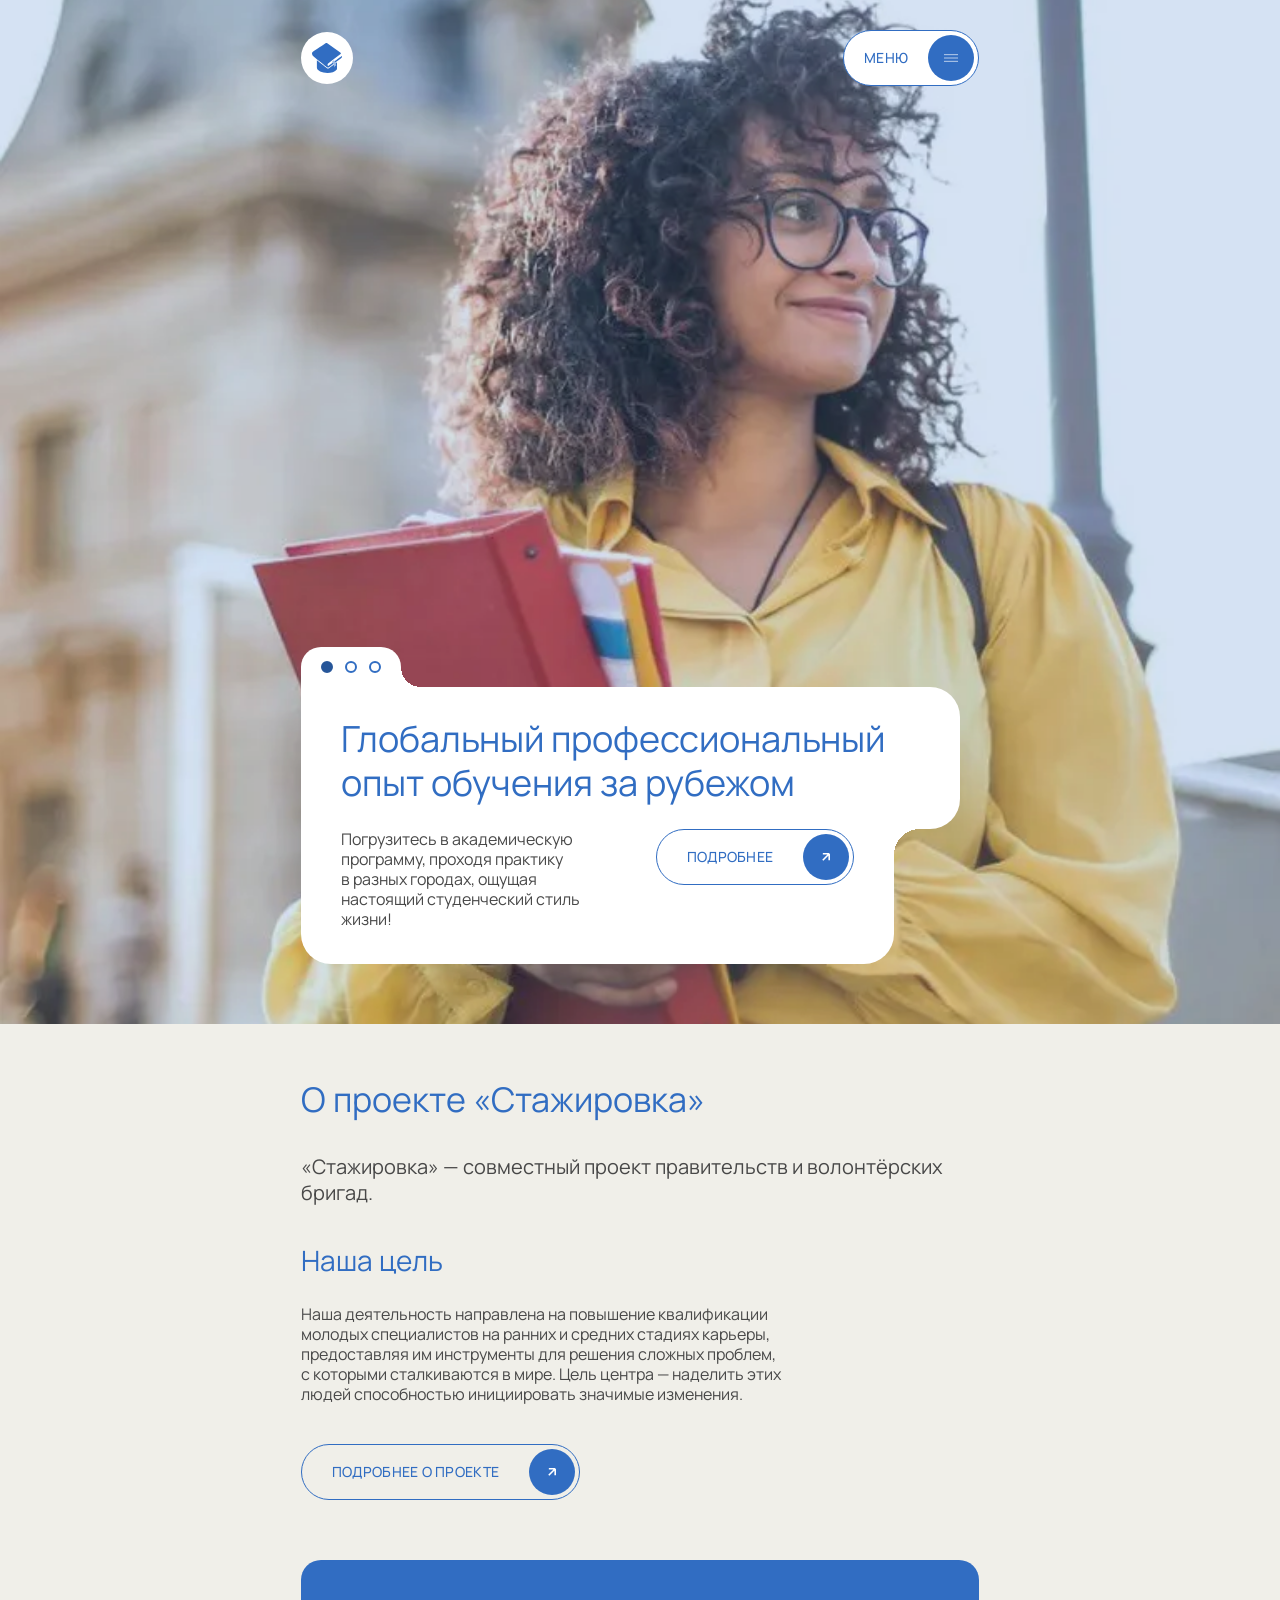
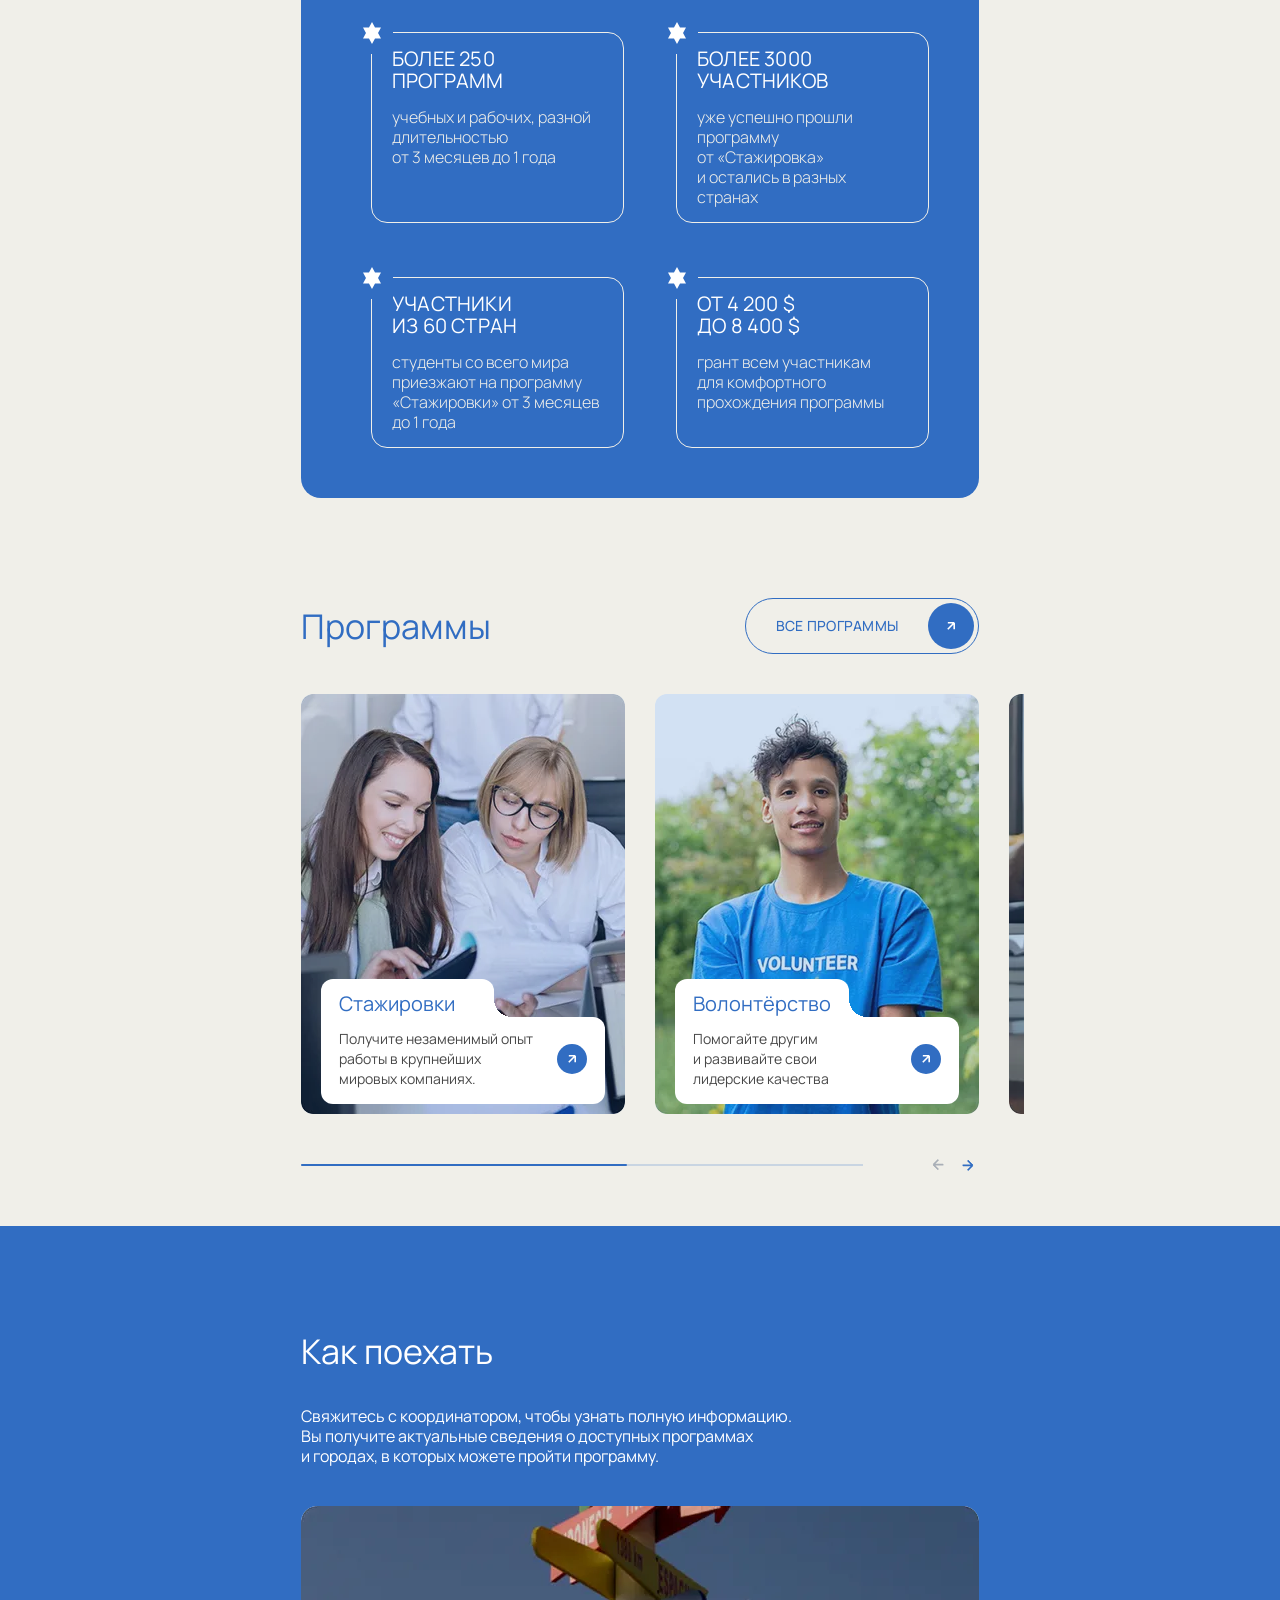
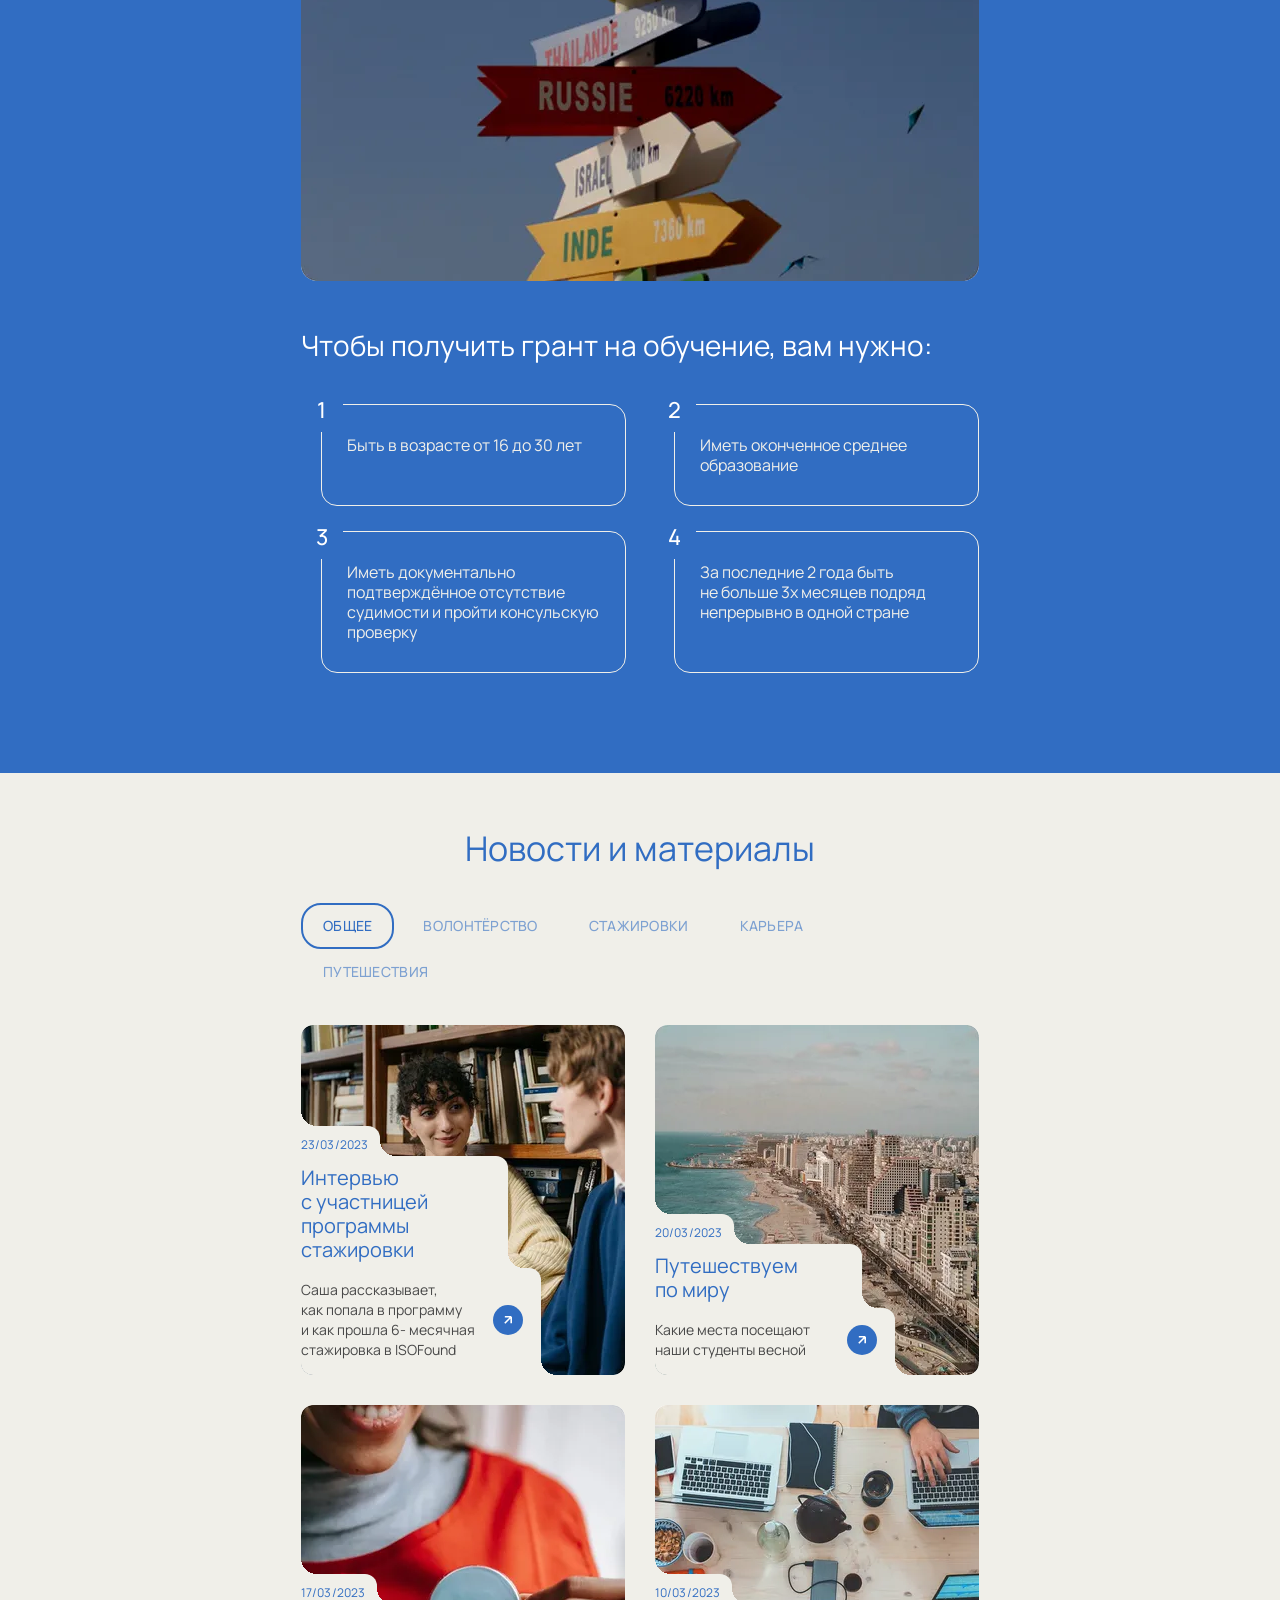
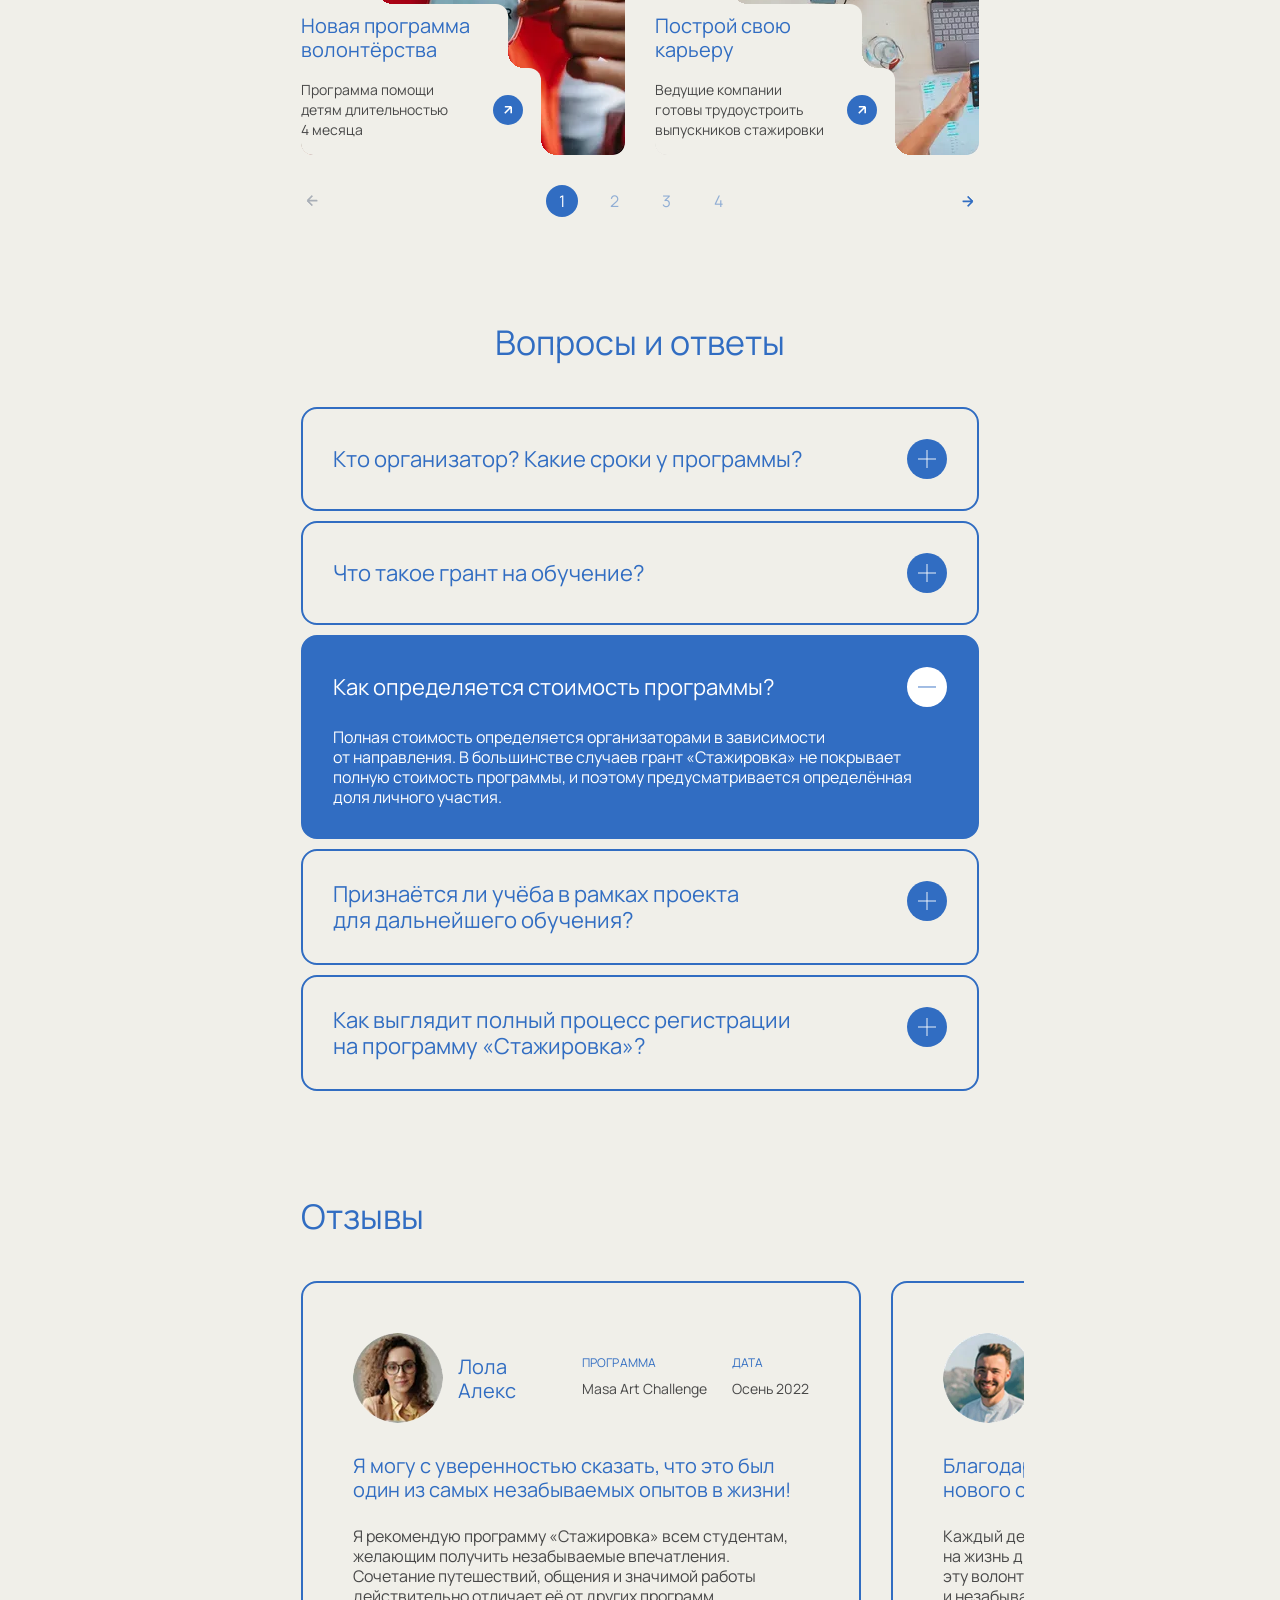
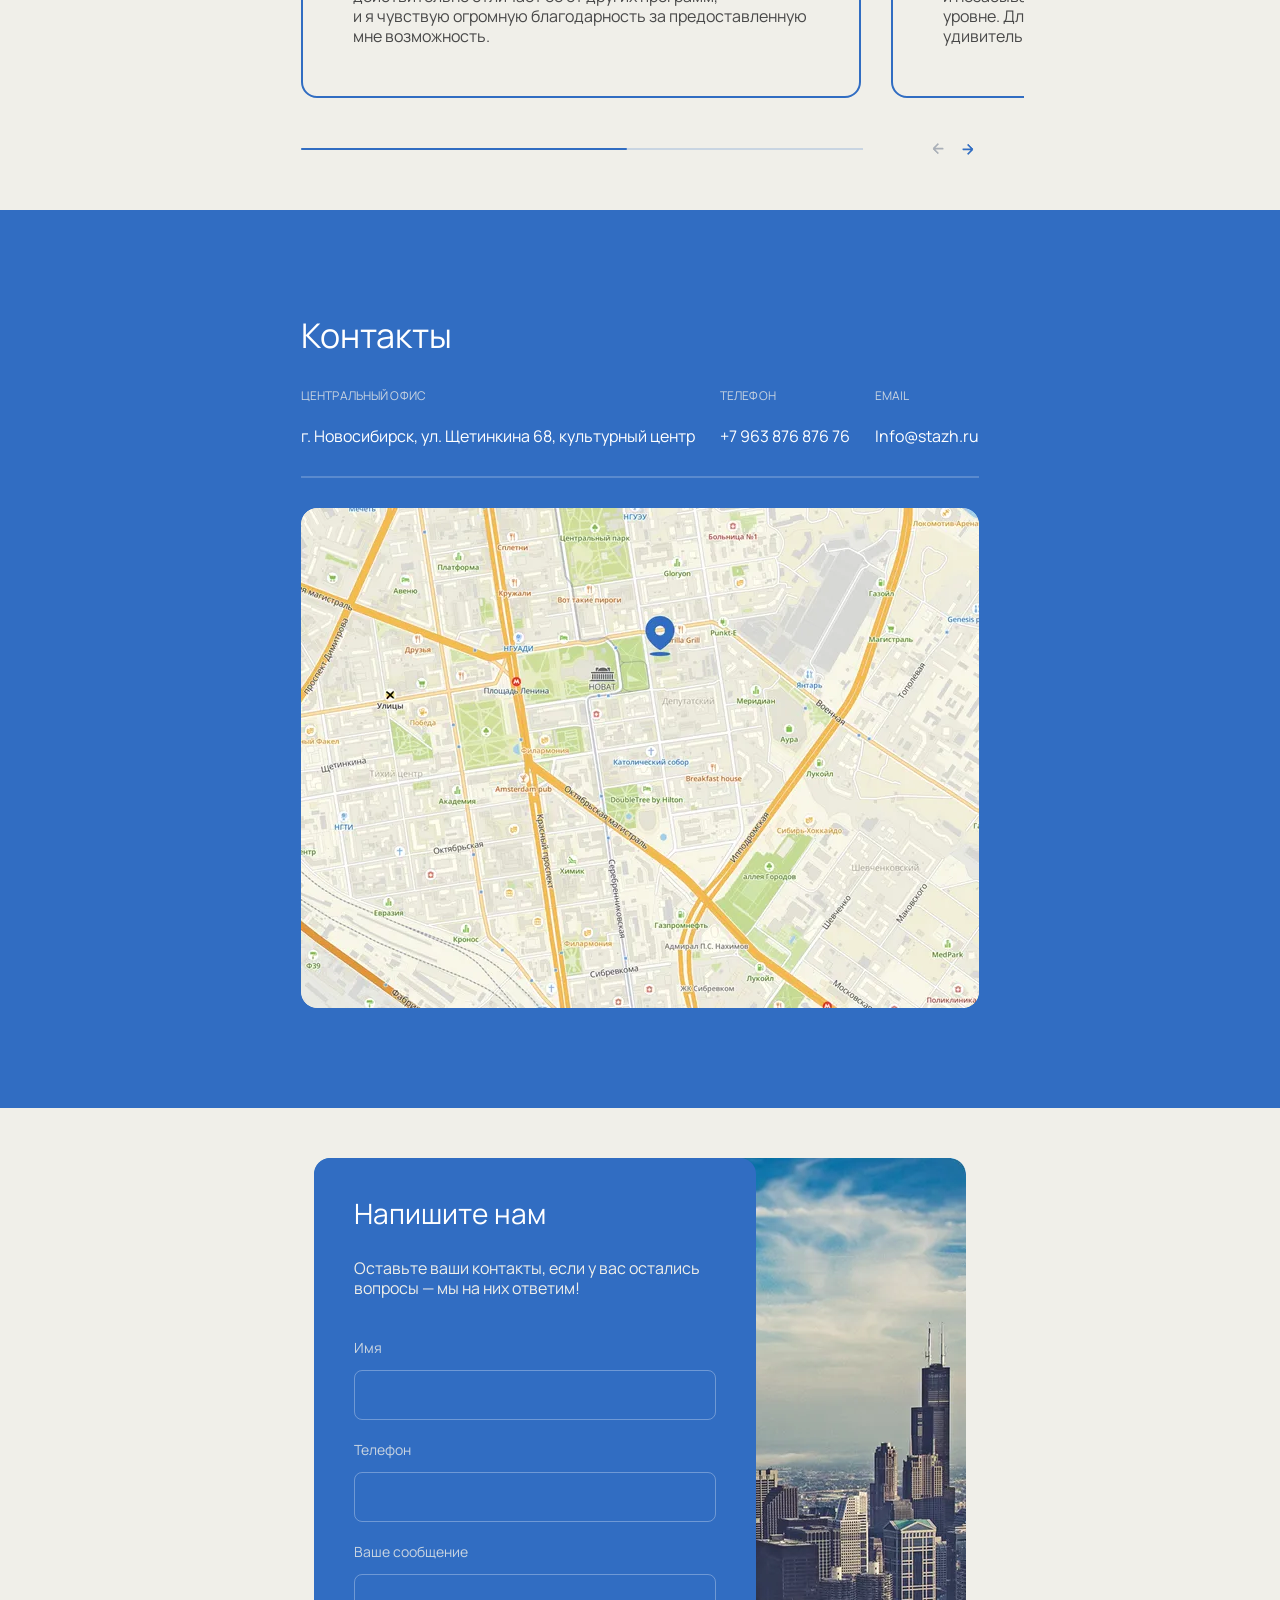
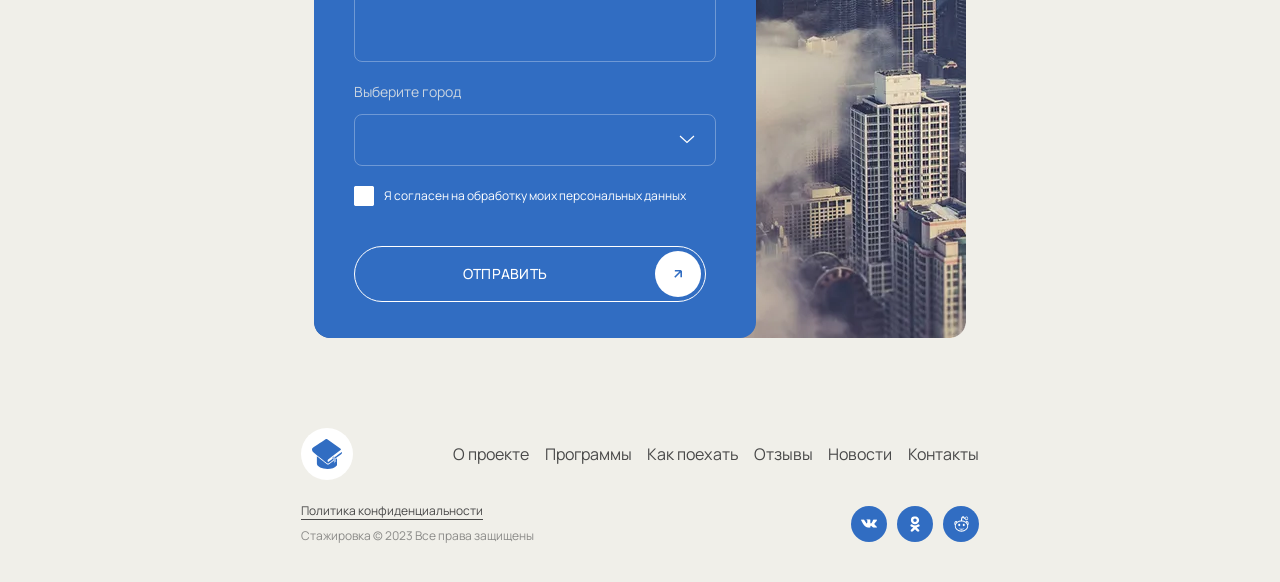
==== index.html @ a47b126d "Updates" ====
<!DOCTYPE html>
<html class="page" lang="ru" data-validate="html">

<head>
  <meta charset="UTF-8">
  <meta name="viewport" content="width=device-width, initial-scale=1.0">
  <title>Internship</title>
  <meta name="description" content="Проект Internship">
  <link rel="icon" href="./assets/favicon-itHSm-iT.ico">
  <link rel="icon" href="favicons/icon.svg" type="image/svg+xml">
  <link rel="apple-touch-icon" href="./assets/apple-Czm0Hsot.png">
  <link rel="manifest" href="./assets/manifest-CTwzs8Jk.webmanifest">
  <link rel="preload" as="font" href="./assets/Manrope-Regular-DaYIuqGh.woff2" type="font/woff2" crossorigin="anonymous">
  <link rel="preload" as="font" href="./assets/Manrope-Medium-BZpb26LS.woff2" type="font/woff2" crossorigin="anonymous">
  <link rel="preload" as="font" href="./assets/Manrope-Light-Cycztbq3.woff2" type="font/woff2" crossorigin="anonymous">
  <script type="module" crossorigin src="./assets/index-Bntv9im6.js"></script>
  <link rel="stylesheet" crossorigin href="./assets/index-OxZCeGKu.css">
</head>

<body class="page__body">
  <div class="hero" data-test="hero">
    <h1 class="visually-hidden">Программа стажировки Internship</h1>
    <header class="hero__header page-header container">
      <div class="page-header__logo">
        <img src="data:image/svg+xml,%3csvg%20viewBox='0%200%2052%2052'%20fill='none'%20xmlns='http://www.w3.org/2000/svg'%3e%3crect%20width='52'%20height='52'%20rx='26'%20fill='%23fff'/%3e%3cpath%20d='M11.92%2019.8c-.85.6-1.35%201.9-.41%203.43.94%201.53%2014.38%2011.9%2014.88%2012.2.49.28.98.33%202.24-.68%201.25-1%2011.74-8.88%2012-9.12.44-.38.54-1.3%200-1.73%200%200-12.7%209.5-13.11%209.89-.42.38-1.06-.24-.94-1.06.12-.81.2-.9%201.82-2.16a2565.5%202565.5%200%200%201%2011.18-8.48c.47-.35.48-.96-.3-1.5l-13.01-9.27c-.4-.3-.93-.55-1.73.02-.81.58-11.06%207.35-12.62%208.46Z'%20fill='%23316DC2'/%3e%3cpath%20d='M26.39%2036.43c-.33-.19-6.23-4.71-10.51-8.24v7.35c0%205.37%2015.12%208.24%2020.13%201.64v-7.03a766.27%20766.27%200%200%200-7.38%205.61c-1.26%201-1.75.96-2.24.67Z'%20fill='%23316DC2'/%3e%3cpath%20d='M32.78%2028.37s2.25%201.13%202.41%205.68l-1.09-.3-.87%201.85c-.37-4.98-2.37-5.7-2.37-5.7l1.92-1.53Z'%20fill='%2398B8E6'/%3e%3c/svg%3e" width="52" height="52" alt="Логотип проекта стажировок Internship">
      </div>
      <nav class="page-header__navigation navigation">
        <button class="navigation__toggle" type="button" aria-expanded="false">Меню</button>
        <ul class="navigation__list site-list">
          <li class="site-list__item">
            <a class="site-list__link" href="#about">О проекте</a>
          </li>
          <li class="site-list__item">
            <a class="site-list__link site-list__link--dropdown" href="#" aria-expanded="false" aria-controls="programs-submenu">Программы</a>
            <ul class="site-list__submenu" id="programs-submenu">
              <li class="site-list__item">
                <a class="site-list__link site-list__link-submenu" href="#">Стажировки</a>
              </li>
              <li class="site-list__item">
                <a class="site-list__link site-list__link-submenu" href="#">Волонтёрство</a>
              </li>
              <li class="site-list__item">
                <a class="site-list__link site-list__link-submenu" href="#">Учёба</a>
              </li>
              <li class="site-list__item">
                <a class="site-list__link site-list__link-submenu" href="#">Религия</a>
              </li>
            </ul>
          </li>
          <li class="site-list__item">
            <a class="site-list__link" href="#grant">как поехать</a>
          </li>
          <li class="site-list__item">
            <a class="site-list__link" href="#reviews">Отзывы</a>
          </li>
          <li class="site-list__item">
            <a class="site-list__link site-list__link--dropdown" href="#" aria-expanded="false" aria-controls="news-submenu">новости</a>
            <ul class="site-list__submenu" id="news-submenu">
              <li class="site-list__item">
                <a class="site-list__link site-list__link-submenu" href="#">общее</a>
              </li>
              <li class="site-list__item">
                <a class="site-list__link site-list__link-submenu" href="#">Волонтёрство</a>
              </li>
              <li class="site-list__item">
                <a class="site-list__link site-list__link-submenu" href="#">Стажировки</a>
              </li>
              <li class="site-list__item">
                <a class="site-list__link site-list__link-submenu" href="#">Карьера</a>
              </li>
              <li class="site-list__item">
                <a class="site-list__link site-list__link-submenu" href="#">путешествия</a>
              </li>
            </ul>
          </li>
          <li class="site-list__item">
            <a class="site-list__link" href="#contacts">Контакты</a>
          </li>
        </ul>
      </nav>
    </header>
    <section class="hero__content">
      <h2 class="visually-hidden">Популярные программы стажировок</h2>
      <div class="hero__slider swiper">
        <ul class="hero__list swiper-wrapper">
          <li class="hero__item swiper-slide">
            <div class="hero__slide-illustration">
              <picture>
                <source media="(min-width: 1440px)" width="1440" height="800" type="image/webp" srcset="./assets/hero-image-slide-1-desktop@1x-CJmYaANV.webp 1x, ./assets/hero-image-slide-1-desktop@2x-8z_uv90i.webp 2x">
                <source media="(min-width: 768px)" width="768" height="1024" type="image/webp" srcset="./assets/hero-image-slide-1-tablet@1x-BovRBG7C.webp 1x, ./assets/hero-image-slide-1-tablet@2x-DVrIoIrV.webp 2x">
                <source width="320" height="568" type="image/webp" srcset="./assets/hero-image-slide-1-mobile@1x-CfDFgA1F.webp 1x, ./assets/hero-image-slide-1-mobile@2x-CqKwuJ6u.webp 2x">
                <source media="(min-width: 1440px)" width="1440" height="800" type="image/jpeg" srcset="./assets/hero-image-slide-1-desktop@1x-DSTYl1wq.jpg 1x, ./assets/hero-image-slide-1-desktop@2x-Dt03VAsk.jpg 2x">
                <source media="(min-width: 768px)" width="768" height="1024" type="image/jpeg" srcset="./assets/hero-image-slide-1-tablet@1x-BMoPmlK0.jpg 1x, ./assets/hero-image-slide-1-tablet@2x-Bw-xncj0.jpg 2x">
                <img src="./assets/hero-image-slide-1-mobile@1x-BQW8dywN.jpg" srcset="./assets/hero-image-slide-1-mobile@2x-CrTMpwb8.jpg 2x" width="320" height="568" alt="Участница стажировки в желтой блузке" loading="lazy">
              </picture>
            </div>
            <div class="hero__slide-information container">
              <div class="hero__pagination swiper-pagination hero__decoration-angle hero__decoration-angle--bottom"></div>
              <div class="hero__slide-content">
                <h3 class="hero__slide-title">Глобальный
                  профессиональный
                  опыт обучения
                  за рубежом</h3>
                <div class="hero__text-content hero__decoration-angle hero__decoration-angle--top">
                  <p>Погрузитесь в академическую
                    программу, проходя практику
                    в разных городах, ощущая
                    настоящий студенческий стиль жизни!</p>
                </div>
                <div class="hero__button-wrapper hero__decoration-angle hero__decoration-angle--top">
                  <a class="hero__button button button--primary" href="#">подробнее</a>
                </div>
              </div>

            </div>
          </li>
          <li class="hero__item swiper-slide">
            <div class="hero__slide-illustration">
              <picture>
                <source media="(min-width: 1440px)" width="1440" height="800" type="image/webp" srcset="./assets/hero-image-slide-2-desktop@1x-BDSvlDPY.webp 1x, ./assets/hero-image-slide-2-desktop@2x-DEVN8XNT.webp 2x">
                <source media="(min-width: 768px)" width="768" height="1024" type="image/webp" srcset="./assets/hero-image-slide-2-tablet@1x-D8be9hKp.webp 1x, ./assets/hero-image-slide-2-tablet@2x-Df0Wv3hm.webp 2x">
                <source width="320" height="568" type="image/webp" srcset="./assets/hero-image-slide-2-mobile@1x-CUfAbgi3.webp 1x, ./assets/hero-image-slide-2-mobile@2x-D_CYdlj8.webp 2x">
                <source media="(min-width: 1440px)" width="1440" height="800" type="image/jpeg" srcset="./assets/hero-image-slide-2-desktop@1x-DgP9WmzQ.jpg 1x, ./assets/hero-image-slide-2-desktop@2x-BDj1j7CH.jpg 2x">
                <source media="(min-width: 768px)" width="768" height="1024" type="image/jpeg" srcset="./assets/hero-image-slide-2-tablet@1x-DKW-Xj44.jpg 1x, ./assets/hero-image-slide-2-tablet@2x-Culyu3F4.jpg 2x">
                <img src="./assets/hero-image-slide-2-mobile@1x-DN6gM-lQ.jpg" srcset="./assets/hero-image-slide-2-mobile@2x-CE3NIu9X.jpg 2x" width="320" height="568" alt="Участница стажировки в желтой блузке" loading="lazy">
              </picture>
            </div>
            <div class="hero__slide-information container">
              <div class="hero__slide-content">
                <h3 class="hero__slide-title">Волонтёрские программы — внесите свой вклад в общество</h3>
                <div class="hero__text-content hero__decoration-angle hero__decoration-angle--top">
                  <p>Возможности для преподавания, органического сельского хозяйства, устойчивого образа жизни и другое.</p>
                </div>
                <div class="hero__button-wrapper hero__decoration-angle hero__decoration-angle--top">
                  <a class="hero__button button button--primary" href="#">подробнее</a>
                </div>

              </div>
            </div>
          </li>
          <li class="hero__item swiper-slide">
            <div class="hero__slide-illustration">
              <picture>
                <source media="(min-width: 1440px)" width="1440" height="800" type="image/webp" srcset="./assets/hero-image-slide-3-desktop@1x-BWpiDwby.webp 1x, ./assets/hero-image-slide-3-desktop@2x-DwmxHu3p.webp 2x">
                <source media="(min-width: 768px)" width="768" height="1024" type="image/webp" srcset="./assets/hero-image-slide-3-tablet@1x-Btfjp6yB.webp 1x, ./assets/hero-image-slide-3-tablet@2x-BXQz_nfA.webp 2x">
                <source width="320" height="568" type="image/webp" srcset="./assets/hero-image-slide-3-mobile@1x-BrVVkEW5.webp 1x, ./assets/hero-image-slide-3-mobile@2x-DXEHFi4u.webp 2x">
                <source media="(min-width: 1440px)" width="1440" height="800" type="image/jpeg" srcset="./assets/hero-image-slide-3-desktop@1x-V27Pn4P2.jpg 1x, ./assets/hero-image-slide-3-desktop@2x-Cl26JSnQ.jpg 2x">
                <source media="(min-width: 768px)" width="768" height="1024" type="image/jpeg" srcset="./assets/hero-image-slide-3-tablet@1x-Dm6zCZ9k.jpg 1x, ./assets/hero-image-slide-3-tablet@2x-QpOV1YR9.jpg 2x">
                <img src="./assets/hero-image-slide-3-mobile@1x-CDb9b3-I.jpg" srcset="./assets/hero-image-slide-3-mobile@2x-CY4Mz1Lu.jpg 2x" width="320" height="568" alt="Участница стажировки в желтой блузке" loading="lazy">
              </picture>
            </div>
            <div class="hero__slide-information container">
              <div class="hero__slide-content">
                <h3 class="hero__slide-title">Программы стажировок
                  в крупнейших компаниях мира</h3>
                <div class="hero__text-content hero__decoration-angle hero__decoration-angle--top">
                  <p>Получите незаменимый опыт работы в ведущих мировых компаниях и государственных организациях.</p>
                </div>
                <div class="hero__button-wrapper hero__decoration-angle hero__decoration-angle--top">
                  <a class="hero__button button button--primary" href="#">подробнее</a>
                </div>
              </div>

            </div>
          </li>
        </ul>
      </div>

    </section>
  </div>
  <main class="page__body-main">
    <section class="about container" data-test="about" id="about">
      <div class="about__description-wrapper">
        <h2 class="about__title title">О проекте «Стажировка»</h2>
        <p>«Стажировка» — совместный проект
          правительств и волонтёрских бригад.</p>
      </div>

      <div class="about__text-wrapper">
        <h3>Наша цель</h3>
        <p>Наша деятельность направлена
          на повышение квалификации молодых
          специалистов на ранних и средних
          стадиях карьеры, предоставляя
          им инструменты для решения сложных
          проблем, с которыми сталкиваются в мире.
          Цель центра — наделить этих людей
          способностью инициировать значимые
          изменения.</p>
        <button class="about__button button button--primary" type="button">подробнее о проекте</button>
      </div>
      <ul class="about__stats-list">
        <li>
          <h4>Более 250 программ</h4>
          <p>учебных и рабочих, разной
            длительностью от 3 месяцев
            до 1 года</p>
        </li>
        <li>
          <h4>Более 3000 участников</h4>
          <p>уже успешно прошли программу от «Стажировка» и остались в разных странах</p>
        </li>
        <li>
          <h4>участники из 60 стран</h4>
          <p>студенты со всего мира приезжают на программу
            «Стажировки» от 3 месяцев до 1 года</p>
        </li>
        <li>
          <h4>от 4 200 $<br>до 8 400 $</h4>
          <p>грант всем участникам
            для комфортного прохождения
            программы</p>
        </li>
      </ul>
    </section>
    <section class="programs" data-test="programs" id="programs">
      <div class="programs__wrapper container">
        <h2 class="programs__title title">Программы</h2>
        <a class="programs__button button button--primary" href="#">все программы</a>
        <div class="programs__slider swiper">
          <ul class="programs__list swiper-wrapper">
            <li class="programs__item program-card swiper-slide">
              <div class="program-card__illustration">
                <picture>
                  <source media="(min-width: 1440px)" width="392" height="420" type="image/webp" srcset="./assets/programs-image-internship-desktop@1x-Dbqde5YX.webp 1x, ./assets/programs-image-internship-desktop@2x-BNiw8TT_.webp 2x">
                  <source media="(min-width: 768px)" width="324" height="420" type="image/webp" srcset="./assets/programs-image-internship-tablet@1x-Czgn_FCj.webp 1x, ./assets/programs-image-internship-tablet@2x-B92V0aVH.webp 2x">
                  <source width="290" height="400" type="image/webp" srcset="./assets/programs-image-internship-mobile@1x-CiyQbmhg.webp 1x, ./assets/programs-image-internship-mobile@2x-CvO6RL4b.webp 2x">
                  <source media="(min-width: 1440px)" width="392" height="420" type="image/jpeg" srcset="./assets/programs-image-internship-desktop@1x-BMLwbeBp.jpg 1x, ./assets/programs-image-internship-desktop@2x-Czijaprb.jpg 2x">
                  <source media="(min-width: 768px)" width="324" height="420" type="image/jpeg" srcset="./assets/programs-image-internship-tablet@1x-CGkOzi1N.jpg 1x, ./assets/programs-image-internship-tablet@2x-Ju8ESp36.jpg 2x">
                  <img src="./assets/programs-image-internship-mobile@1x-XR4IaZt9.jpg" srcset="./assets/programs-image-internship-mobile@2x-DFGxGu0b.jpg 2x" width="290" height="400" alt="Фото двух людей на стажировке" loading="lazy">
                </picture>
              </div>
              <div class="program-card__information">
                <h3 class="program-card__title">Стажировки</h3>
                <div class="program-card__information-wrapper">
                  <div class="program-card__text-content">
                    <p>Получите незаменимый опыт
                      работы в крупнейших мировых
                      компаниях.</p>
                  </div>
                  <a class="program-card__button" href="#">
                    <span class="visually-hidden">Перейти на страницу программы</span>
                  </a>
                </div>

              </div>
            </li>
            <li class="programs__item program-card swiper-slide">
              <div class="program-card__illustration">
                <picture>
                  <source media="(min-width: 1440px)" width="392" height="420" type="image/webp" srcset="./assets/programs-image-volunteering-desktop@1x-5la02ru1.webp 1x, ./assets/programs-image-volunteering-desktop@2x-Cb_5VSzk.webp 2x">
                  <source media="(min-width: 768px)" width="324" height="420" type="image/webp" srcset="./assets/programs-image-volunteering-tablet@1x-C13TWjJg.webp 1x, ./assets/programs-image-volunteering-tablet@2x-C0v_pWfo.webp 2x">
                  <source width="290" height="400" type="image/webp" srcset="./assets/programs-image-volunteering-mobile@1x-Cu4NlvkC.webp 1x, ./assets/programs-image-volunteering-mobile@2x-RI7UGQYi.webp 2x">
                  <source media="(min-width: 1440px)" width="392" height="420" type="image/jpeg" srcset="./assets/programs-image-volunteering-desktop@1x-Bo6IoxFW.jpg 1x, ./assets/programs-image-volunteering-desktop@2x-BhimwWNH.jpg 2x">
                  <source media="(min-width: 768px)" width="324" height="420" type="image/jpeg" srcset="./assets/programs-image-volunteering-tablet@1x-Dm1UyYxZ.jpg 1x, ./assets/programs-image-volunteering-tablet@2x-DijC4v_D.jpg 2x">
                  <img src="./assets/programs-image-volunteering-mobile@1x-DTgcdkG9.jpg" srcset="./assets/programs-image-volunteering-mobile@2x-CjKR73U3.jpg 2x" width="290" height="400" alt="Фото волонтера в одноименной футболке" loading="lazy">
                </picture>
              </div>
              <div class="program-card__information">
                <h3 class="program-card__title">Волонтёрство</h3>
                <div class="program-card__information-wrapper">
                  <div class="program-card__text-content">
                    <p>Помогайте другим
                      и развивайте свои
                      лидерские&nbsp;качества</p>
                  </div>
                  <a class="program-card__button" href="#">
                    <span class="visually-hidden">Перейти на страницу программы</span>
                  </a>
                </div>
              </div>
            </li>
            <li class="programs__item program-card swiper-slide">
              <div class="program-card__illustration">
                <picture>
                  <source media="(min-width: 1440px)" width="392" height="420" type="image/webp" srcset="./assets/programs-image-studies-desktop@1x-DSRzW6Z8.webp 1x, ./assets/programs-image-studies-desktop@2x-C82_zfR6.webp 2x">
                  <source media="(min-width: 768px)" width="324" height="420" type="image/webp" srcset="./assets/programs-image-studies-tablet@1x-YmXCfQNl.webp 1x, ./assets/programs-image-studies-tablet@2x-BkSXhBFf.webp 2x">
                  <source width="290" height="400" type="image/webp" srcset="./assets/programs-image-studies-mobile@1x-D2_n9M06.webp 1x, ./assets/programs-image-studies-mobile@2x-BFo4-n-g.webp 2x">
                  <source media="(min-width: 1440px)" width="392" height="420" type="image/jpeg" srcset="./assets/programs-image-studies-desktop@1x-DvPJfD8h.jpg 1x, ./assets/programs-image-studies-desktop@2x-D0BJGhe7.jpg 2x">
                  <source media="(min-width: 768px)" width="324" height="420" type="image/jpeg" srcset="./assets/programs-image-studies-tablet@1x-DAwjaACJ.jpg 1x, ./assets/programs-image-studies-tablet@2x-RLmhIZ9N.jpg 2x">
                  <img src="./assets/programs-image-studies-mobile@1x-CdpaBpt2.jpg" srcset="./assets/programs-image-studies-mobile@2x-DaTQnABq.jpg 2x" width="290" height="400" alt="Человек занятый поиском информации в библиотеке" loading="lazy">
                </picture>
              </div>
              <div class="program-card__information">
                <h3 class="program-card__title">Учёба</h3>
                <div class="program-card__information-wrapper">
                  <div class="program-card__text-content">
                    <p>Получите образование и измените
                      своё будущее.</p>
                  </div>
                  <a class="program-card__button" href="#">
                    <span class="visually-hidden">Перейти на страницу программы</span>
                  </a>
                </div>
              </div>
            </li>

            <li class="programs__item program-card swiper-slide">
              <div class="program-card__illustration">
                <picture>
                  <source media="(min-width: 1440px)" width="392" height="420" type="image/webp" srcset="./assets/programs-image-internship-desktop@1x-Dbqde5YX.webp 1x, ./assets/programs-image-internship-desktop@2x-BNiw8TT_.webp 2x">
                  <source media="(min-width: 768px)" width="324" height="420" type="image/webp" srcset="./assets/programs-image-internship-tablet@1x-Czgn_FCj.webp 1x, ./assets/programs-image-internship-tablet@2x-B92V0aVH.webp 2x">
                  <source width="290" height="400" type="image/webp" srcset="./assets/programs-image-internship-mobile@1x-CiyQbmhg.webp 1x, ./assets/programs-image-internship-mobile@2x-CvO6RL4b.webp 2x">
                  <source media="(min-width: 1440px)" width="392" height="420" type="image/jpeg" srcset="./assets/programs-image-internship-desktop@1x-BMLwbeBp.jpg 1x, ./assets/programs-image-internship-desktop@2x-Czijaprb.jpg 2x">
                  <source media="(min-width: 768px)" width="324" height="420" type="image/jpeg" srcset="./assets/programs-image-internship-tablet@1x-CGkOzi1N.jpg 1x, ./assets/programs-image-internship-tablet@2x-Ju8ESp36.jpg 2x">
                  <img src="./assets/programs-image-internship-mobile@1x-XR4IaZt9.jpg" srcset="./assets/programs-image-internship-mobile@2x-DFGxGu0b.jpg 2x" width="290" height="400" alt="Фото двух людей на стажировке" loading="lazy">
                </picture>
              </div>
              <div class="program-card__information">
                <h3 class="program-card__title">Стажировки</h3>
                <div class="program-card__information-wrapper">
                  <div class="program-card__text-content">
                    <p>Получите незаменимый опыт
                      работы в крупнейших мировых
                      компаниях.</p>
                  </div>
                  <a class="program-card__button" href="#">
                    <span class="visually-hidden">Перейти на страницу программы</span>
                  </a>
                </div>

              </div>
            </li>
            <li class="programs__item program-card swiper-slide">
              <div class="program-card__illustration">
                <picture>
                  <source media="(min-width: 1440px)" width="392" height="420" type="image/webp" srcset="./assets/programs-image-volunteering-desktop@1x-5la02ru1.webp 1x, ./assets/programs-image-volunteering-desktop@2x-Cb_5VSzk.webp 2x">
                  <source media="(min-width: 768px)" width="324" height="420" type="image/webp" srcset="./assets/programs-image-volunteering-tablet@1x-C13TWjJg.webp 1x, ./assets/programs-image-volunteering-tablet@2x-C0v_pWfo.webp 2x">
                  <source width="290" height="400" type="image/webp" srcset="./assets/programs-image-volunteering-mobile@1x-Cu4NlvkC.webp 1x, ./assets/programs-image-volunteering-mobile@2x-RI7UGQYi.webp 2x">
                  <source media="(min-width: 1440px)" width="392" height="420" type="image/jpeg" srcset="./assets/programs-image-volunteering-desktop@1x-Bo6IoxFW.jpg 1x, ./assets/programs-image-volunteering-desktop@2x-BhimwWNH.jpg 2x">
                  <source media="(min-width: 768px)" width="324" height="420" type="image/jpeg" srcset="./assets/programs-image-volunteering-tablet@1x-Dm1UyYxZ.jpg 1x, ./assets/programs-image-volunteering-tablet@2x-DijC4v_D.jpg 2x">
                  <img src="./assets/programs-image-volunteering-mobile@1x-DTgcdkG9.jpg" srcset="./assets/programs-image-volunteering-mobile@2x-CjKR73U3.jpg 2x" width="290" height="400" alt="Фото волонтера в одноименной футболке" loading="lazy">
                </picture>
              </div>
              <div class="program-card__information">
                <h3 class="program-card__title">Волонтёрство</h3>
                <div class="program-card__information-wrapper">
                  <div class="program-card__text-content">
                    <p>Помогайте другим
                      и развивайте свои
                      лидерские&nbsp;качества</p>
                  </div>
                  <a class="program-card__button" href="#">
                    <span class="visually-hidden">Перейти на страницу программы</span>
                  </a>
                </div>
              </div>
            </li>
            <li class="programs__item program-card swiper-slide">
              <div class="program-card__illustration">
                <picture>
                  <source media="(min-width: 1440px)" width="392" height="420" type="image/webp" srcset="./assets/programs-image-studies-desktop@1x-DSRzW6Z8.webp 1x, ./assets/programs-image-studies-desktop@2x-C82_zfR6.webp 2x">
                  <source media="(min-width: 768px)" width="324" height="420" type="image/webp" srcset="./assets/programs-image-studies-tablet@1x-YmXCfQNl.webp 1x, ./assets/programs-image-studies-tablet@2x-BkSXhBFf.webp 2x">
                  <source width="290" height="400" type="image/webp" srcset="./assets/programs-image-studies-mobile@1x-D2_n9M06.webp 1x, ./assets/programs-image-studies-mobile@2x-BFo4-n-g.webp 2x">
                  <source media="(min-width: 1440px)" width="392" height="420" type="image/jpeg" srcset="./assets/programs-image-studies-desktop@1x-DvPJfD8h.jpg 1x, ./assets/programs-image-studies-desktop@2x-D0BJGhe7.jpg 2x">
                  <source media="(min-width: 768px)" width="324" height="420" type="image/jpeg" srcset="./assets/programs-image-studies-tablet@1x-DAwjaACJ.jpg 1x, ./assets/programs-image-studies-tablet@2x-RLmhIZ9N.jpg 2x">
                  <img src="./assets/programs-image-studies-mobile@1x-CdpaBpt2.jpg" srcset="./assets/programs-image-studies-mobile@2x-DaTQnABq.jpg 2x" width="290" height="400" alt="Фото двух людей на стажировке" loading="lazy">
                </picture>
              </div>
              <div class="program-card__information">
                <h3 class="program-card__title">Учёба</h3>
                <div class="program-card__information-wrapper">
                  <div class="program-card__text-content">
                    <p>Получите образование и измените
                      своё будущее.</p>
                  </div>
                  <a class="program-card__button" href="#">
                    <span class="visually-hidden">Перейти на страницу программы</span>
                  </a>
                </div>
              </div>
            </li>
          </ul>
        </div>
        <div class="programs__slider-buttons">
          <button class="programs__slider-button programs__slider-button--prev slider-button" type="button" aria-label="Показать предыдущий слайд"></button>
          <button class="programs__slider-button programs__slider-button--next slider-button slider-button--next" type="button" aria-label="Показать следующий слайд"></button>
        </div>
        <div class="programs__slider-scrollbar slider-scrollbar"></div>
      </div>

    </section>
    <section class="grant" data-test="grant" id="grant">
      <div class="grant__wrapper container">
        <h2 class="visually-hidden">Грант на стажировку</h2>
        <div class="grant__information">
          <h3 class="grant__title title">Как поехать</h3>
          <p>Свяжитесь с координатором, чтобы узнать полную информацию.
            Вы получите актуальные сведения о доступных программах
            и городах, в которых можете пройти программу.</p>
          <div class="grant__illustration">
            <picture>
              <source media="(min-width: 1440px)" width="498" height="363" type="image/webp" srcset="./assets/grant-image-desktop@1x-DoTGfzu3.webp 1x, ./assets/grant-image-desktop@2x-BNm26B5y.webp 2x">
              <source media="(min-width: 768px)" width="678" height="375" type="image/webp" srcset="./assets/grant-image-tablet@1x-Dt1ZK7Dv.webp 1x, ./assets/grant-image-tablet@2x-DEekJDKQ.webp 2x">
              <source width="290" height="200" type="image/webp" srcset="./assets/grant-image-mobile@1x-CjqUF-6-.webp 1x, ./assets/grant-image-mobile@2x-B8FW9iEy.webp 2x">
              <source media="(min-width: 1440px)" width="498" height="363" type="image/jpeg" srcset="./assets/grant-image-desktop@1x-DYuo7zny.jpg 1x, ./assets/grant-image-desktop@2x-wAfThx3N.jpg 2x">
              <source media="(min-width: 768px)" width="678" height="375" type="image/jpeg" srcset="./assets/grant-image-tablet@1x-BOV-bifw.jpg 1x, ./assets/grant-image-tablet@2x-fJEnx3ly.jpg 2x">
              <img src="./assets/grant-image-mobile@1x-CczQaH9f.jpg" srcset="./assets/grant-image-mobile@2x-kO2stLsv.jpg 2x" width="290" height="200" alt="Фото указателей направлений к разным странам" loading="lazy">
            </picture>
          </div>
        </div>
        <div class="grant__conditions">
          <h3 class="grant__conditions-title">Чтобы получить грант
            на обучение, вам нужно:</h3>
          <ul class="grant__conditions-list">
            <li class="grant__conditions-item">
              <p class="grant__conditions-text">Быть в возрасте от 16 до 30 лет</p>
            </li>
            <li class="grant__conditions-item">
              <p class="grant__conditions-text">Иметь оконченное среднее
                образование</p>
            </li>
            <li class="grant__conditions-item">
              <p class="grant__conditions-text">Иметь документально
                подтверждённое отсутствие
                судимости и пройти консульскую проверку</p>
            </li>
            <li class="grant__conditions-item">
              <p class="grant__conditions-text">
                За последние 2 года быть
                не больше 3х месяцев подряд
                непрерывно в одной стране
              </p>
            </li>
          </ul>
        </div>
      </div>
    </section>
    <section class="news container" data-test="news" id="news">
      <h2 class="news__title title">Новости и материалы</h2>
      <div class="news__tab-slider swiper">
        <ul class="news__tab-navigation swiper-wrapper">
          <li class="news__tab-item swiper-slide">
            <a class="news__tab-button news__tab-button--active" href="#">общее</a>
          </li>
          <li class="news__tab-item swiper-slide">
            <a class="news__tab-button" href="#">Волонтёрство</a>
          </li>
          <li class="news__tab-item swiper-slide">
            <a class="news__tab-button" href="#">Стажировки</a>
          </li>
          <li class="news__tab-item swiper-slide">
            <a class="news__tab-button" href="#">Карьера</a>
          </li>
          <li class="news__tab-item swiper-slide">
            <a class="news__tab-button" href="#">путешествия</a>
          </li>
        </ul>
      </div>

      <div class="news__slider-container">
        <div class="news__slider swiper">
          <ul class="news__list swiper-wrapper">
            <li class="news__item swiper-slide news-card">
              <div class="news-card__illustration">
                <picture>
                  <source media="(min-width: 1440px)" width="604" height="400" type="image/webp" srcset="./assets/news-image-1-desktop@1x-CmTqllAP.webp 1x, ./assets/news-image-1-desktop@2x-xynXBHGW.webp 2x">
                  <source media="(min-width: 768px)" width="324" height="350" type="image/webp" srcset="./assets/news-image-1-tablet@1x-DJWhYU5s.webp 1x, ./assets/news-image-1-tablet@2x-CJMte2gV.webp 2x">
                  <source width="290" height="330" type="image/webp" srcset="./assets/news-image-1-mobile@1x-Brsy8kCY.webp 1x, ./assets/news-image-1-mobile@2x-Bw1D0bbe.webp 2x">
                  <source media="(min-width: 1440px)" width="604" height="400" type="image/jpeg" srcset="./assets/news-image-1-desktop@1x-B67Ruj99.jpg 1x, ./assets/news-image-1-desktop@2x-B4-JRFV0.jpg 2x">
                  <source media="(min-width: 768px)" width="324" height="350" type="image/jpeg" srcset="./assets/news-image-1-tablet@1x-rDIu7Y97.jpg 1x, ./assets/news-image-1-tablet@2x-BzajL2D-.jpg 2x">
                  <img src="./assets/news-image-1-mobile@1x-BFZBeC4j.jpg" srcset="./assets/news-image-1-mobile@2x-CGFsIjeP.jpg 2x" width="290" height="330" alt="Фото двух людей на фоне книжного шкафа" loading="lazy">
                </picture>
              </div>
              <div class="news-card__information">
                <p class="news-card__date news-card__decoration-angle news-card__decoration-angle--bottom news-card__decoration-angle--top">23/03/2023</p>
                <h3 class="news-card__title news-card__decoration-angle news-card__decoration-angle--bottom">Интервью с участницей программы
                  стажировки</h3>
                <div class="news-card__text-content news-card__decoration-angle news-card__decoration-angle--bottom">
                  <p>Саша рассказывает, как попала в программу и как прошла 6-
                    месячная стажировка в ISOFound</p>
                  <a class="news-card__button" href="#">
                    <span class="visually-hidden">Прочитать подробнее</span>
                  </a>
                </div>
              </div>
            </li>
            <li class="news__item swiper-slide news-card">
              <div class="news-card__illustration">
                <picture>
                  <source media="(min-width: 1440px)" width="286" height="400" type="image/webp" srcset="./assets/news-image-2-desktop@1x-DUyGvoWx.webp 1x, ./assets/news-image-2-desktop@2x-DVnhFyPi.webp 2x">
                  <source media="(min-width: 768px)" width="324" height="350" type="image/webp" srcset="./assets/news-image-2-tablet@1x-Ca-NqZ9G.webp 1x, ./assets/news-image-2-tablet@2x-Dv5AoO6p.webp 2x">
                  <source width="290" height="240" type="image/webp" srcset="./assets/news-image-2-mobile@1x-D0iqdCFY.webp 1x, ./assets/news-image-2-mobile@2x-FE9w8Xdx.webp 2x">
                  <source media="(min-width: 1440px)" width="286" height="400" type="image/jpeg" srcset="./assets/news-image-2-desktop@1x-COka80wj.jpg 1x, ./assets/news-image-2-desktop@2x-BnSEYLdM.jpg 2x">
                  <source media="(min-width: 768px)" width="324" height="350" type="image/jpeg" srcset="./assets/news-image-2-tablet@1x-BsdWj1Zh.jpg 1x, ./assets/news-image-2-tablet@2x-pwrUO7RN.jpg 2x">
                  <img src="./assets/news-image-2-mobile@1x-TU5xfCuF.jpg" srcset="./assets/news-image-2-mobile@2x-Deim7Kfm.jpg 2x" width="290" height="240" alt="Фото города на берегу моря с высоты птичьего полета" loading="lazy">
                </picture>
              </div>
              <div class="news-card__information">
                <p class="news-card__date news-card__decoration-angle news-card__decoration-angle--bottom news-card__decoration-angle--top">20/03/2023</p>
                <h3 class="news-card__title news-card__decoration-angle news-card__decoration-angle--bottom">Путешествуем
                  по миру</h3>
                <div class="news-card__text-content news-card__decoration-angle news-card__decoration-angle--bottom">
                  <p>Какие места посещают
                    наши студенты весной</p>
                  <a class="news-card__button" href="#">
                    <span class="visually-hidden">Прочитать подробнее</span>
                  </a>
                </div>
              </div>
            </li>
            <li class="news__item swiper-slide news-card">
              <div class="news-card__illustration">
                <picture>
                  <source media="(min-width: 1440px)" width="286" height="400" type="image/webp" srcset="./assets/news-image-3-desktop@1x-vd-vAk4x.webp 1x, ./assets/news-image-3-desktop@2x-CaQMmJFp.webp 2x">
                  <source media="(min-width: 768px)" width="324" height="350" type="image/webp" srcset="./assets/news-image-3-tablet@1x-DVY5JK2t.webp 1x, ./assets/news-image-3-tablet@2x-q0wbkkt0.webp 2x">
                  <source width="290" height="330" type="image/webp" srcset="./assets/news-image-3-tablet@1x-DVY5JK2t.webp 1x, ./assets/news-image-3-tablet@2x-q0wbkkt0.webp 2x">
                  <source media="(min-width: 1440px)" width="286" height="400" type="image/jpeg" srcset="./assets/news-image-3-desktop@1x-Dsl2tpt7.jpg 1x, ./assets/news-image-3-desktop@2x-Dg9IWaSk.jpg 2x">
                  <source media="(min-width: 768px)" width="324" height="350" type="image/jpeg" srcset="./assets/news-image-3-tablet@1x-DkpIdfkA.jpg 1x, ./assets/news-image-3-tablet@2x-DzmhGAoN.jpg 2x">
                  <img src="./assets/news-image-3-tablet@1x-DkpIdfkA.jpg" srcset="./assets/news-image-3-tablet@2x-DzmhGAoN.jpg 2x" width="290" height="330" alt="Фото значка волонтера в руках участника стажировки" loading="lazy">
                </picture>
              </div>
              <div class="news-card__information">
                <p class="news-card__date news-card__decoration-angle news-card__decoration-angle--bottom news-card__decoration-angle--top">17/03/2023</p>
                <h3 class="news-card__title news-card__decoration-angle news-card__decoration-angle--bottom">Новая программа
                  волонтёрства</h3>
                <div class="news-card__text-content news-card__decoration-angle news-card__decoration-angle--bottom">
                  <p>Программа помощи детям
                    длительностью 4 месяца</p>
                  <a class="news-card__button" href="#">
                    <span class="visually-hidden">Прочитать подробнее</span>
                  </a>
                </div>
              </div>
            </li>
            <li class="news__item swiper-slide news-card">
              <div class="news-card__illustration">
                <picture>
                  <source media="(min-width: 1440px)" width="286" height="400" type="image/webp" srcset="./assets/news-image-4-desktop@1x-DTgSwMmm.webp 1x, ./assets/news-image-4-desktop@2x-CAEc4FG_.webp 2x">
                  <source media="(min-width: 768px)" width="324" height="350" type="image/webp" srcset="./assets/news-image-4-tablet@1x-Dgl7e-dQ.webp 1x, ./assets/news-image-4-tablet@2x-k_BDFrUf.webp 2x">
                  <source width="290" height="240" type="image/webp" srcset="./assets/news-image-4-tablet@1x-Dgl7e-dQ.webp 1x, ./assets/news-image-4-tablet@2x-k_BDFrUf.webp 2x">
                  <source media="(min-width: 1440px)" width="286" height="400" type="image/jpeg" srcset="./assets/news-image-4-desktop@1x-3ADb0C2l.jpg 1x, ./assets/news-image-4-desktop@2x-DhyB8_TI.jpg 2x">
                  <source media="(min-width: 768px)" width="324" height="350" type="image/jpeg" srcset="./assets/news-image-4-tablet@1x-xZxxlZmf.jpg 1x, ./assets/news-image-4-tablet@2x-NAvYtOGH.jpg 2x">
                  <img src="./assets/news-image-4-tablet@1x-xZxxlZmf.jpg" srcset="./assets/news-image-4-tablet@2x-NAvYtOGH.jpg 2x" width="290" height="240" alt="Фото двух людей на фоне книжного шкафа" loading="lazy">
                </picture>
              </div>
              <div class="news-card__information">
                <p class="news-card__date news-card__decoration-angle news-card__decoration-angle--bottom news-card__decoration-angle--top">10/03/2023</p>
                <h3 class="news-card__title news-card__decoration-angle news-card__decoration-angle--bottom">Построй свою
                  карьеру</h3>
                <div class="news-card__text-content news-card__decoration-angle news-card__decoration-angle--bottom">
                  <p>Ведущие компании
                    готовы трудоустроить
                    выпускников стажировки</p>
                  <a class="news-card__button" href="#">
                    <span class="visually-hidden">Прочитать подробнее</span>
                  </a>
                </div>
              </div>
            </li>

            <li class="news__item swiper-slide news-card">
              <div class="news-card__illustration">
                <picture>
                  <source media="(min-width: 1440px)" width="604" height="400" type="image/webp" srcset="./assets/news-image-1-desktop@1x-CmTqllAP.webp 1x, ./assets/news-image-1-desktop@2x-xynXBHGW.webp 2x">
                  <source media="(min-width: 768px)" width="324" height="350" type="image/webp" srcset="./assets/news-image-1-tablet@1x-DJWhYU5s.webp 1x, ./assets/news-image-1-tablet@2x-CJMte2gV.webp 2x">
                  <source width="290" height="330" type="image/webp" srcset="./assets/news-image-1-mobile@1x-Brsy8kCY.webp 1x, ./assets/news-image-1-mobile@2x-Bw1D0bbe.webp 2x">
                  <source media="(min-width: 1440px)" width="604" height="400" type="image/jpeg" srcset="./assets/news-image-1-desktop@1x-B67Ruj99.jpg 1x, ./assets/news-image-1-desktop@2x-B4-JRFV0.jpg 2x">
                  <source media="(min-width: 768px)" width="324" height="350" type="image/jpeg" srcset="./assets/news-image-1-tablet@1x-rDIu7Y97.jpg 1x, ./assets/news-image-1-tablet@2x-BzajL2D-.jpg 2x">
                  <img src="./assets/news-image-1-mobile@1x-BFZBeC4j.jpg" srcset="./assets/news-image-1-mobile@2x-CGFsIjeP.jpg 2x" width="290" height="330" alt="Фото двух людей на фоне книжного шкафа" loading="lazy">
                </picture>
              </div>
              <div class="news-card__information">
                <p class="news-card__date news-card__decoration-angle news-card__decoration-angle--bottom news-card__decoration-angle--top">23/03/2023</p>
                <h3 class="news-card__title news-card__decoration-angle news-card__decoration-angle--bottom">Интервью с участницей программы
                  стажировки</h3>
                <div class="news-card__text-content news-card__decoration-angle news-card__decoration-angle--bottom">
                  <p>Саша рассказывает, как попала в программу и как прошла 6-
                    месячная стажировка в ISOFound</p>
                  <a class="news-card__button" href="#">
                    <span class="visually-hidden">Прочитать подробнее</span>
                  </a>
                </div>
              </div>
            </li>
            <li class="news__item swiper-slide news-card">
              <div class="news-card__illustration">
                <picture>
                  <source media="(min-width: 1440px)" width="286" height="400" type="image/webp" srcset="./assets/news-image-2-desktop@1x-DUyGvoWx.webp 1x, ./assets/news-image-2-desktop@2x-DVnhFyPi.webp 2x">
                  <source media="(min-width: 768px)" width="324" height="350" type="image/webp" srcset="./assets/news-image-2-tablet@1x-Ca-NqZ9G.webp 1x, ./assets/news-image-2-tablet@2x-Dv5AoO6p.webp 2x">
                  <source width="290" height="240" type="image/webp" srcset="./assets/news-image-2-mobile@1x-D0iqdCFY.webp 1x, ./assets/news-image-2-mobile@2x-FE9w8Xdx.webp 2x">
                  <source media="(min-width: 1440px)" width="286" height="400" type="image/jpeg" srcset="./assets/news-image-2-desktop@1x-COka80wj.jpg 1x, ./assets/news-image-2-desktop@2x-BnSEYLdM.jpg 2x">
                  <source media="(min-width: 768px)" width="324" height="350" type="image/jpeg" srcset="./assets/news-image-2-tablet@1x-BsdWj1Zh.jpg 1x, ./assets/news-image-2-tablet@2x-pwrUO7RN.jpg 2x">
                  <img src="./assets/news-image-2-mobile@1x-TU5xfCuF.jpg" srcset="./assets/news-image-2-mobile@2x-Deim7Kfm.jpg 2x" width="290" height="240" alt="Фото города на берегу моря с высоты птичьего полета" loading="lazy">
                </picture>
              </div>
              <div class="news-card__information">
                <p class="news-card__date news-card__decoration-angle news-card__decoration-angle--bottom news-card__decoration-angle--top">20/03/2023</p>
                <h3 class="news-card__title news-card__decoration-angle news-card__decoration-angle--bottom">Путешествуем
                  по миру</h3>
                <div class="news-card__text-content news-card__decoration-angle news-card__decoration-angle--bottom">
                  <p>Какие места посещают
                    наши студенты весной</p>
                  <a class="news-card__button" href="#">
                    <span class="visually-hidden">Прочитать подробнее</span>
                  </a>
                </div>
              </div>
            </li>
            <li class="news__item swiper-slide news-card">
              <div class="news-card__illustration">
                <picture>
                  <source media="(min-width: 1440px)" width="286" height="400" type="image/webp" srcset="./assets/news-image-3-desktop@1x-vd-vAk4x.webp 1x, ./assets/news-image-3-desktop@2x-CaQMmJFp.webp 2x">
                  <source media="(min-width: 768px)" width="324" height="350" type="image/webp" srcset="./assets/news-image-3-tablet@1x-DVY5JK2t.webp 1x, ./assets/news-image-3-tablet@2x-q0wbkkt0.webp 2x">
                  <source width="290" height="330" type="image/webp" srcset="./assets/news-image-3-tablet@1x-DVY5JK2t.webp 1x, ./assets/news-image-3-tablet@2x-q0wbkkt0.webp 2x">
                  <source media="(min-width: 1440px)" width="286" height="400" type="image/jpeg" srcset="./assets/news-image-3-desktop@1x-Dsl2tpt7.jpg 1x, ./assets/news-image-3-desktop@2x-Dg9IWaSk.jpg 2x">
                  <source media="(min-width: 768px)" width="324" height="350" type="image/jpeg" srcset="./assets/news-image-3-tablet@1x-DkpIdfkA.jpg 1x, ./assets/news-image-3-tablet@2x-DzmhGAoN.jpg 2x">
                  <img src="./assets/news-image-3-tablet@1x-DkpIdfkA.jpg" srcset="./assets/news-image-3-tablet@2x-DzmhGAoN.jpg 2x" width="290" height="330" alt="Фото значка волонтера в руках участника стажировки" loading="lazy">
                </picture>
              </div>
              <div class="news-card__information">
                <p class="news-card__date news-card__decoration-angle news-card__decoration-angle--bottom news-card__decoration-angle--top">17/03/2023</p>
                <h3 class="news-card__title news-card__decoration-angle news-card__decoration-angle--bottom">Новая программа
                  волонтёрства</h3>
                <div class="news-card__text-content news-card__decoration-angle news-card__decoration-angle--bottom">
                  <p>Программа помощи детям
                    длительностью 4 месяца</p>
                  <a class="news-card__button" href="#">
                    <span class="visually-hidden">Прочитать подробнее</span>
                  </a>
                </div>
              </div>
            </li>
            <li class="news__item swiper-slide news-card">
              <div class="news-card__illustration">
                <picture>
                  <source media="(min-width: 1440px)" width="286" height="400" type="image/webp" srcset="./assets/news-image-4-desktop@1x-DTgSwMmm.webp 1x, ./assets/news-image-4-desktop@2x-CAEc4FG_.webp 2x">
                  <source media="(min-width: 768px)" width="324" height="350" type="image/webp" srcset="./assets/news-image-4-tablet@1x-Dgl7e-dQ.webp 1x, ./assets/news-image-4-tablet@2x-k_BDFrUf.webp 2x">
                  <source width="290" height="240" type="image/webp" srcset="./assets/news-image-4-tablet@1x-Dgl7e-dQ.webp 1x, ./assets/news-image-4-tablet@2x-k_BDFrUf.webp 2x">
                  <source media="(min-width: 1440px)" width="286" height="400" type="image/jpeg" srcset="./assets/news-image-4-desktop@1x-3ADb0C2l.jpg 1x, ./assets/news-image-4-desktop@2x-DhyB8_TI.jpg 2x">
                  <source media="(min-width: 768px)" width="324" height="350" type="image/jpeg" srcset="./assets/news-image-4-tablet@1x-xZxxlZmf.jpg 1x, ./assets/news-image-4-tablet@2x-NAvYtOGH.jpg 2x">
                  <img src="./assets/news-image-4-tablet@1x-xZxxlZmf.jpg" srcset="./assets/news-image-4-tablet@2x-NAvYtOGH.jpg 2x" width="290" height="240" alt="Фото двух людей на фоне книжного шкафа" loading="lazy">
                </picture>
              </div>
              <div class="news-card__information">
                <p class="news-card__date news-card__decoration-angle news-card__decoration-angle--bottom news-card__decoration-angle--top">10/03/2023</p>
                <h3 class="news-card__title news-card__decoration-angle news-card__decoration-angle--bottom">Построй свою
                  карьеру</h3>
                <div class="news-card__text-content news-card__decoration-angle news-card__decoration-angle--bottom">
                  <p>Ведущие компании
                    готовы трудоустроить
                    выпускников стажировки</p>
                  <a class="news-card__button" href="#">
                    <span class="visually-hidden">Прочитать подробнее</span>
                  </a>
                </div>
              </div>
            </li>
            <li class="news__item swiper-slide news-card">
              <div class="news-card__illustration">
                <picture>
                  <source media="(min-width: 1440px)" width="604" height="400" type="image/webp" srcset="./assets/news-image-1-desktop@1x-CmTqllAP.webp 1x, ./assets/news-image-1-desktop@2x-xynXBHGW.webp 2x">
                  <source media="(min-width: 768px)" width="324" height="350" type="image/webp" srcset="./assets/news-image-1-tablet@1x-DJWhYU5s.webp 1x, ./assets/news-image-1-tablet@2x-CJMte2gV.webp 2x">
                  <source width="290" height="330" type="image/webp" srcset="./assets/news-image-1-mobile@1x-Brsy8kCY.webp 1x, ./assets/news-image-1-mobile@2x-Bw1D0bbe.webp 2x">
                  <source media="(min-width: 1440px)" width="604" height="400" type="image/jpeg" srcset="./assets/news-image-1-desktop@1x-B67Ruj99.jpg 1x, ./assets/news-image-1-desktop@2x-B4-JRFV0.jpg 2x">
                  <source media="(min-width: 768px)" width="324" height="350" type="image/jpeg" srcset="./assets/news-image-1-tablet@1x-rDIu7Y97.jpg 1x, ./assets/news-image-1-tablet@2x-BzajL2D-.jpg 2x">
                  <img src="./assets/news-image-1-mobile@1x-BFZBeC4j.jpg" srcset="./assets/news-image-1-mobile@2x-CGFsIjeP.jpg 2x" width="290" height="330" alt="Фото двух людей на фоне книжного шкафа" loading="lazy">
                </picture>
              </div>
              <div class="news-card__information">
                <p class="news-card__date news-card__decoration-angle news-card__decoration-angle--bottom news-card__decoration-angle--top">23/03/2023</p>
                <h3 class="news-card__title news-card__decoration-angle news-card__decoration-angle--bottom">Интервью с участницей программы
                  стажировки</h3>
                <div class="news-card__text-content news-card__decoration-angle news-card__decoration-angle--bottom">
                  <p>Саша рассказывает, как попала в программу и как прошла 6-
                    месячная стажировка в ISOFound</p>
                  <a class="news-card__button" href="#">
                    <span class="visually-hidden">Прочитать подробнее</span>
                  </a>
                </div>
              </div>
            </li>
            <li class="news__item swiper-slide news-card">
              <div class="news-card__illustration">
                <picture>
                  <source media="(min-width: 1440px)" width="286" height="400" type="image/webp" srcset="./assets/news-image-2-desktop@1x-DUyGvoWx.webp 1x, ./assets/news-image-2-desktop@2x-DVnhFyPi.webp 2x">
                  <source media="(min-width: 768px)" width="324" height="350" type="image/webp" srcset="./assets/news-image-2-tablet@1x-Ca-NqZ9G.webp 1x, ./assets/news-image-2-tablet@2x-Dv5AoO6p.webp 2x">
                  <source width="290" height="240" type="image/webp" srcset="./assets/news-image-2-mobile@1x-D0iqdCFY.webp 1x, ./assets/news-image-2-mobile@2x-FE9w8Xdx.webp 2x">
                  <source media="(min-width: 1440px)" width="286" height="400" type="image/jpeg" srcset="./assets/news-image-2-desktop@1x-COka80wj.jpg 1x, ./assets/news-image-2-desktop@2x-BnSEYLdM.jpg 2x">
                  <source media="(min-width: 768px)" width="324" height="350" type="image/jpeg" srcset="./assets/news-image-2-tablet@1x-BsdWj1Zh.jpg 1x, ./assets/news-image-2-tablet@2x-pwrUO7RN.jpg 2x">
                  <img src="./assets/news-image-2-mobile@1x-TU5xfCuF.jpg" srcset="./assets/news-image-2-mobile@2x-Deim7Kfm.jpg 2x" width="290" height="240" alt="Фото города на берегу моря с высоты птичьего полета" loading="lazy">
                </picture>
              </div>
              <div class="news-card__information">
                <p class="news-card__date news-card__decoration-angle news-card__decoration-angle--bottom news-card__decoration-angle--top">20/03/2023</p>
                <h3 class="news-card__title news-card__decoration-angle news-card__decoration-angle--bottom">Путешествуем
                  по миру</h3>
                <div class="news-card__text-content news-card__decoration-angle news-card__decoration-angle--bottom">
                  <p>Какие места посещают
                    наши студенты весной</p>
                  <a class="news-card__button" href="#">
                    <span class="visually-hidden">Прочитать подробнее</span>
                  </a>
                </div>
              </div>
            </li>
            <li class="news__item swiper-slide news-card">
              <div class="news-card__illustration">
                <picture>
                  <source media="(min-width: 1440px)" width="286" height="400" type="image/webp" srcset="./assets/news-image-3-desktop@1x-vd-vAk4x.webp 1x, ./assets/news-image-3-desktop@2x-CaQMmJFp.webp 2x">
                  <source media="(min-width: 768px)" width="324" height="350" type="image/webp" srcset="./assets/news-image-3-tablet@1x-DVY5JK2t.webp 1x, ./assets/news-image-3-tablet@2x-q0wbkkt0.webp 2x">
                  <source width="290" height="330" type="image/webp" srcset="./assets/news-image-3-tablet@1x-DVY5JK2t.webp 1x, ./assets/news-image-3-tablet@2x-q0wbkkt0.webp 2x">
                  <source media="(min-width: 1440px)" width="286" height="400" type="image/jpeg" srcset="./assets/news-image-3-desktop@1x-Dsl2tpt7.jpg 1x, ./assets/news-image-3-desktop@2x-Dg9IWaSk.jpg 2x">
                  <source media="(min-width: 768px)" width="324" height="350" type="image/jpeg" srcset="./assets/news-image-3-tablet@1x-DkpIdfkA.jpg 1x, ./assets/news-image-3-tablet@2x-DzmhGAoN.jpg 2x">
                  <img src="./assets/news-image-3-tablet@1x-DkpIdfkA.jpg" srcset="./assets/news-image-3-tablet@2x-DzmhGAoN.jpg 2x" width="290" height="330" alt="Фото значка волонтера в руках участника стажировки" loading="lazy">
                </picture>
              </div>
              <div class="news-card__information">
                <p class="news-card__date news-card__decoration-angle news-card__decoration-angle--bottom news-card__decoration-angle--top">17/03/2023</p>
                <h3 class="news-card__title news-card__decoration-angle news-card__decoration-angle--bottom">Новая программа
                  волонтёрства</h3>
                <div class="news-card__text-content news-card__decoration-angle news-card__decoration-angle--bottom">
                  <p>Программа помощи детям
                    длительностью 4 месяца</p>
                  <a class="news-card__button" href="#">
                    <span class="visually-hidden">Прочитать подробнее</span>
                  </a>
                </div>
              </div>
            </li>
            <li class="news__item swiper-slide news-card">
              <div class="news-card__illustration">
                <picture>
                  <source media="(min-width: 1440px)" width="286" height="400" type="image/webp" srcset="./assets/news-image-4-desktop@1x-DTgSwMmm.webp 1x, ./assets/news-image-4-desktop@2x-CAEc4FG_.webp 2x">
                  <source media="(min-width: 768px)" width="324" height="350" type="image/webp" srcset="./assets/news-image-4-tablet@1x-Dgl7e-dQ.webp 1x, ./assets/news-image-4-tablet@2x-k_BDFrUf.webp 2x">
                  <source width="290" height="240" type="image/webp" srcset="./assets/news-image-4-tablet@1x-Dgl7e-dQ.webp 1x, ./assets/news-image-4-tablet@2x-k_BDFrUf.webp 2x">
                  <source media="(min-width: 1440px)" width="286" height="400" type="image/jpeg" srcset="./assets/news-image-4-desktop@1x-3ADb0C2l.jpg 1x, ./assets/news-image-4-desktop@2x-DhyB8_TI.jpg 2x">
                  <source media="(min-width: 768px)" width="324" height="350" type="image/jpeg" srcset="./assets/news-image-4-tablet@1x-xZxxlZmf.jpg 1x, ./assets/news-image-4-tablet@2x-NAvYtOGH.jpg 2x">
                  <img src="./assets/news-image-4-tablet@1x-xZxxlZmf.jpg" srcset="./assets/news-image-4-tablet@2x-NAvYtOGH.jpg 2x" width="290" height="240" alt="Фото двух людей на фоне книжного шкафа" loading="lazy">
                </picture>
              </div>
              <div class="news-card__information">
                <p class="news-card__date news-card__decoration-angle news-card__decoration-angle--bottom news-card__decoration-angle--top">10/03/2023</p>
                <h3 class="news-card__title news-card__decoration-angle news-card__decoration-angle--bottom">Построй свою
                  карьеру</h3>
                <div class="news-card__text-content news-card__decoration-angle news-card__decoration-angle--bottom">
                  <p>Ведущие компании
                    готовы трудоустроить
                    выпускников стажировки</p>
                  <a class="news-card__button" href="#">
                    <span class="visually-hidden">Прочитать подробнее</span>
                  </a>
                </div>
              </div>
            </li>

          </ul>
        </div>

        <div class="news__slider-buttons">
          <button class="news__button news__button--prev slider-button" type="button" aria-label="Назад"></button>
          <div class="news__pagination"></div>
          <button class="news__button news__button--next slider-button slider-button--next" type="button" aria-label="Вперед"></button>
        </div>
      </div>

    </section>
    <section class="faq container" data-test="FAQ">
      <h2 class="faq__title title">Вопросы и ответы</h2>
      <ul class="faq__list">
        <li class="faq__item">
          <h3>Кто организатор? Какие сроки у программы?</h3>
          <button class="faq__button-toggle" type="button" aria-label="Показать/скрыть ответ" aria-expanded="false"></button>
          <div>
            <p>Организатором программы является проект «Стажировка» в сотрудничестве с образовательными учреждениями. Сроки программы обмена могут варьироваться от одного семестра до года.</p>
          </div>
        </li>
        <li class="faq__item">
          <h3>Что такое грант на обучение?</h3>
          <button class="faq__button-toggle" type="button" aria-label="Показать/скрыть ответ" aria-expanded="false"></button>
          <div>
            <p>Грант на обучение — это финансовая поддержка, которую предоставляет организатор программы обмена студентами для оплаты учебных расходов.</p>
          </div>
        </li>
        <li class="faq__item">
          <h3>Как определяется стоимость программы?</h3>
          <button class="faq__button-toggle faq__button-toggle--open" type="button" aria-label="Показать/скрыть ответ" aria-expanded="true"></button>
          <div>
            <p>Полная стоимость определяется организаторами в зависимости от направления. В большинстве случаев грант
              «Стажировка» не покрывает полную стоимость программы, и поэтому предусматривается определённая доля личного
              участия.</p>
          </div>
        </li>
        <li class="faq__item">
          <h3>Признаётся ли учёба в рамках проекта<br> для дальнейшего обучения?</h3>
          <button class="faq__button-toggle" type="button" aria-label="Показать/скрыть ответ" aria-expanded="false"></button>
          <div>
            <p>Студенты, участвующие в проекте, могут использовать полученные знания и навыки в своей будущей профессиональной деятельности или продолжить обучение в высших учебных заведениях. Кроме того, многие университеты и колледжи предоставляют кредиты за участие в программе обмена студентами.</p>
          </div>
        </li>
        <li class="faq__item">
          <h3>Как выглядит полный
            процесс регистрации
            на программу
            «Стажировка»?</h3>
          <button class="faq__button-toggle" type="button" aria-label="Показать/скрыть ответ" aria-expanded="false"></button>
          <div>
            <p>Процесс регистрации на программу обмена включает выбор университета-партнера и программы обмена, общение с координатором программы, заполнение заявления и предоставление необходимых документов, прохождение интервью, оформление визы, жилья и страховки, обучение по безопасности за границей и подписание договора об участии в программе. Подробнее можно узнать позвонив в центр.</p>
          </div>
        </li>
      </ul>
    </section>
    <section class="reviews" data-test="reviews" id="reviews">
      <div class="reviews__wrapper container">
        <h2 class="reviews__title title">Отзывы</h2>
        <div class="reviews__slider swiper">
          <ul class="reviews__list swiper-wrapper">
            <li class="reviews__item review-card swiper-slide">
              <div class="review-card__information">
                <div class="review-card__illustration">
                  <picture>
                    <source media="(min-width: 768px)" width="90" height="90" type="image/webp" srcset="[data-uri] 1x, ./assets/reviews-photo-1-tablet@2x-4kJi5ZkU.webp 2x">
                    <source width="60" height="60" type="image/webp" srcset="[data-uri] 1x, [data-uri] 2x">
                    <source media="(min-width: 768px)" width="90" height="90" type="image/jpeg" srcset="[data-uri] 1x, ./assets/reviews-photo-1-tablet@2x-BKKs1NOw.jpg 2x">
                    <img src="[data-uri]" srcset="./assets/reviews-photo-1-mobile@2x-B5Owf7ki.jpg 2x" width="60" height="60" alt="Фото автора отзыва Лола Алекс" loading="lazy">
                  </picture>
                </div>
                <h3 class="review-card__title">
                  <span>Лола</span>
                  <span>Алекс</span>
                </h3>
              </div>
              <dl class="review-card__details-list">
                <div class="review-card__details-item">
                  <dt class="review-card__details-subtitle">программа</dt>
                  <dd class="review-card__details-value">Masa Art Challenge</dd>
                </div>
                <div class="review-card__details-item">
                  <dt class="review-card__details-subtitle">Дата</dt>
                  <dd class="review-card__details-value">Осень 2022</dd>
                </div>
              </dl>
              <div class="review-card__text-content">
                <b>Я могу с уверенностью сказать, что это был
                  один из самых незабываемых опытов в жизни!</b>
                <p>Я рекомендую программу
                  «Стажировка» всем студентам,
                  желающим получить незабываемые
                  впечатления. Сочетание
                  путешествий, общения и значимой
                  работы действительно отличает
                  её от других программ, и я чувствую
                  огромную благодарность
                  за предоставленную
                  мне возможность.</p>
              </div>
            </li>
            <li class="reviews__item review-card swiper-slide">
              <div class="review-card__information">
                <div class="review-card__illustration">
                  <picture>
                    <source media="(min-width: 768px)" width="90" height="90" type="image/webp" srcset="[data-uri] 1x, [data-uri] 2x">
                    <source width="60" height="60" type="image/webp" srcset="[data-uri] 1x, [data-uri] 2x">
                    <source media="(min-width: 768px)" width="90" height="90" type="image/jpeg" srcset="[data-uri] 1x, ./assets/reviews-photo-2@2x-D3KXkbbX.jpg 2x">
                    <img src="[data-uri]" srcset="./assets/reviews-photo-2@2x-D3KXkbbX.jpg 2x" width="60" height="60" alt="Фото автора отзыва Давида Иванова" loading="lazy">
                  </picture>
                </div>
                <h3 class="review-card__title">
                  <span>Давид</span>
                  <span>Иванов</span>
                </h3>
              </div>
              <dl class="review-card__details-list">
                <div class="review-card__details-item">
                  <dt class="review-card__details-subtitle">программа</dt>
                  <dd class="review-card__details-value">Volunteer Chance</dd>
                </div>
                <div class="review-card__details-item">
                  <dt class="review-card__details-subtitle">Дата</dt>
                  <dd class="review-card__details-value">Лето 2022</dd>
                </div>
              </dl>
              <div class="review-card__text-content">
                <b>Благодаря опыту стажировки я узнал
                  так много нового о себе и об окружающем
                  мире.</b>
                <p>Каждый день был возможностью оказать ощутимое влияние
                  на жизнь других людей. Я бы очень рекомендовал
                  эту волонтёрскую программу всем, кто ищет значимый
                  и незабываемый опыт. Организация была на высшем уровне.
                  Для меня было честью быть частью такой удивительной
                  инициативы.</p>
              </div>
            </li>

            <li class="reviews__item review-card swiper-slide">
              <div class="review-card__information">
                <div class="review-card__illustration">
                  <picture>
                    <source media="(min-width: 768px)" width="90" height="90" type="image/webp" srcset="[data-uri] 1x, ./assets/reviews-photo-1-tablet@2x-4kJi5ZkU.webp 2x">
                    <source width="60" height="60" type="image/webp" srcset="[data-uri] 1x, [data-uri] 2x">
                    <source media="(min-width: 768px)" width="90" height="90" type="image/jpeg" srcset="[data-uri] 1x, ./assets/reviews-photo-1-tablet@2x-BKKs1NOw.jpg 2x">
                    <img src="[data-uri]" srcset="./assets/reviews-photo-1-mobile@2x-B5Owf7ki.jpg 2x" width="60" height="60" alt="Фото автора отзыва Лола Алекс" loading="lazy">
                  </picture>
                </div>
                <h3 class="review-card__title">
                  <span>Лола</span>
                  <span>Алекс</span>
                </h3>
              </div>
              <dl class="review-card__details-list">
                <div class="review-card__details-item">
                  <dt class="review-card__details-subtitle">программа</dt>
                  <dd class="review-card__details-value">Masa Art Challenge</dd>
                </div>
                <div class="review-card__details-item">
                  <dt class="review-card__details-subtitle">Дата</dt>
                  <dd class="review-card__details-value">Осень 2022</dd>
                </div>
              </dl>
              <div class="review-card__text-content">
                <b>Я могу с уверенностью сказать, что это был
                  один из самых незабываемых опытов в жизни!</b>
                <p>Я рекомендую программу
                  «Стажировка» всем студентам,
                  желающим получить незабываемые
                  впечатления. Сочетание
                  путешествий, общения и значимой
                  работы действительно отличает
                  её от других программ, и я чувствую
                  огромную благодарность
                  за предоставленную
                  мне возможность.</p>
              </div>
            </li>
            <li class="reviews__item review-card swiper-slide">
              <div class="review-card__information">
                <div class="review-card__illustration">
                  <picture>
                    <source media="(min-width: 768px)" width="90" height="90" type="image/webp" srcset="[data-uri] 1x, [data-uri] 2x">
                    <source width="60" height="60" type="image/webp" srcset="[data-uri] 1x, [data-uri] 2x">
                    <source media="(min-width: 768px)" width="90" height="90" type="image/jpeg" srcset="[data-uri] 1x, ./assets/reviews-photo-2@2x-D3KXkbbX.jpg 2x">
                    <img src="[data-uri]" srcset="./assets/reviews-photo-2@2x-D3KXkbbX.jpg 2x" width="60" height="60" alt="Фото автора отзыва Давида Иванова" loading="lazy">
                  </picture>
                </div>
                <h3 class="review-card__title">
                  <span>Давид</span>
                  <span>Иванов</span>
                </h3>
              </div>
              <dl class="review-card__details-list">
                <div class="review-card__details-item">
                  <dt class="review-card__details-subtitle">программа</dt>
                  <dd class="review-card__details-value">Volunteer Chance</dd>
                </div>
                <div class="review-card__details-item">
                  <dt class="review-card__details-subtitle">Дата</dt>
                  <dd class="review-card__details-value">Лето 2022</dd>
                </div>
              </dl>
              <div class="review-card__text-content">
                <b>Благодаря опыту стажировки я узнал
                  так много нового о себе и об окружающем
                  мире.</b>
                <p>Каждый день был возможностью оказать ощутимое влияние
                  на жизнь других людей. Я бы очень рекомендовал
                  эту волонтёрскую программу всем, кто ищет значимый
                  и незабываемый опыт. Организация была на высшем уровне.
                  Для меня было честью быть частью такой удивительной
                  инициативы.</p>
              </div>
            </li>
          </ul>
        </div>
        <div class="reviews__slider-scrollbar slider-scrollbar"></div>
        <div class="reviews__slider-buttons">
          <button class="reviews__button reviews__button--prev slider-button" type="button" aria-label="Назад"></button>
          <button class="reviews__button reviews__button--next slider-button slider-button--next" type="button" aria-label="Вперед"></button>
        </div>
      </div>

    </section>
    <section class="contacts" data-test="contacts" id="contacts">
      <div class="contacts__wrapper container">
        <div class="contacts__information-wrapper">
          <h2 class="contacts__title title">Контакты</h2>
          <ul class="contacts__list">
            <li class="contacts__item">
              <h3 class="contacts__item-title">центральный офис</h3>
              <address class="contacts__information">г. Новосибирск, ул. Щетинкина 68,
                культурный центр</address>
            </li>
            <li class="contacts__item">
              <h3 class="contacts__item-title">Телефон</h3>
              <a class="contacts__information" href="tel:89837454545">+7 963 876 876 76</a>
            </li>
            <li class="contacts__item">
              <h3 class="contacts__item-title">Email</h3>
              <a class="contacts__information" href="mailto:info@lifetour.com">Info@stazh.ru</a>
            </li>
          </ul>
        </div>

        <div class="contacts__illustration">
          <picture>
            <source media="(min-width: 1440px)" width="1240" height="486" type="image/webp" srcset="./assets/contacts-map-desktop@1x-DmribAW8.webp 1x, ./assets/contacts-map-desktop@2x-l4o7TMZm.webp 2x">
            <source media="(min-width: 768px)" width="678" height="500" type="image/webp" srcset="./assets/contacts-map-tablet@1x-DERq_3HD.webp 1x, ./assets/contacts-map-tablet@2x-C02-gVwy.webp 2x">
            <source width="290" height="240" type="image/webp" srcset="./assets/contacts-map-mobile@1x-J7jrnepn.webp 1x, ./assets/contacts-map-mobile@2x-CQYYQ0SR.webp 2x">
            <source media="(min-width: 1440px)" width="1240" height="486" type="image/png" srcset="./assets/contacts-map-desktop@1x-Do42w0Ks.png 1x, ./assets/contacts-map-desktop@2x-DKtVsGGe.png 2x">
            <source media="(min-width: 768px)" width="678" height="500" type="image/png" srcset="./assets/contacts-map-tablet@1x-CnsWOac_.png 1x, ./assets/contacts-map-tablet@2x-BcCg2bh1.png 2x">
            <img src="./assets/contacts-map-mobile@1x-D1pyFNkl.png" srcset="./assets/contacts-map-mobile@2x-CmOAlhnc.png 2x" width="290" height="240" alt="Мы нахоимся по адресу:г. Новосибирск, ул. Щетинкина 68, культурный центр" loading="lazy">
          </picture>
        </div>
      </div>
    </section>
    <section class="form container" data-test="form">
      <div class="form__container">
        <div class="form__wrapper">
          <h2 class="form__title title">Напишите нам</h2>
          <p class="form__information">Оставьте ваши контакты, если у вас
            остались вопросы — мы на них ответим!</p>
          <form action="https://echo.htmlacademy.ru" method="post" novalidate data-id="form">
            <p class="form__field-group field-group">
              <label class="field-group__control" for="name">Имя</label>
              <input class="field-group__input" type="text" id="name" name="name" required>
            </p>
            <p class="form__field-group field-group">
              <label class="field-group__control" for="phone">Телефон</label>
              <input class="field-group__input" type="tel" id="phone" name="phone" required>
            </p>
            <p class="form__field-group field-group">
              <label class="field-group__control" for="comment">Ваше сообщение</label>
              <textarea class="field-group__input field-group__input--textarea" id="comment" name="comment"></textarea>
            </p>
            <div class="form__field-group field-group field-group--select">
              <label class="field-group__control field-group__control--select" for="city">Выберите город</label>
              <div class="select">
                <button class="field-group__input select__button" type="button" aria-label="Выберите город" aria-expanded="false">&nbsp;</button>
                <ul class="select__list" aria-hidden="true">
                  <li class="select__item" data-value=" ">&nbsp;</li>
                  <li class="select__item" data-value="St Petersburg">Санкт-Петербург</li>
                  <li class="select__item" data-value="St Petersburg">Санкт-Петербург</li>
                  <li class="select__item" data-value="Samara">Самара</li>
                </ul>
              </div>
              <input class="visually-hidden" type="text" id="city" name="city" tabindex="-1">
            </div>
            <p class="form__field-group field-group">
              <label class="field-group__control field-group__control--checkbox">
                <input class="visually-hidden" id="consent" name="consent" type="checkbox">
                <span class="field-group__control-mark"></span>
                <span class="field-group__control-label">Я согласен на обработку моих<br> персональных<br>
                  данных</span>
              </label>
            </p>
            <button class="form__button button button--secondary" type="submit">Отправить</button>
          </form>
        </div>
      </div>

    </section>
  </main>
  <footer class="page-footer container" data-test="footer">
    <div class="page-footer__logo">
      <img src="data:image/svg+xml,%3csvg%20viewBox='0%200%2052%2052'%20fill='none'%20xmlns='http://www.w3.org/2000/svg'%3e%3crect%20width='52'%20height='52'%20rx='26'%20fill='%23fff'/%3e%3cpath%20d='M11.92%2019.8c-.85.6-1.35%201.9-.41%203.43.94%201.53%2014.38%2011.9%2014.88%2012.2.49.28.98.33%202.24-.68%201.25-1%2011.74-8.88%2012-9.12.44-.38.54-1.3%200-1.73%200%200-12.7%209.5-13.11%209.89-.42.38-1.06-.24-.94-1.06.12-.81.2-.9%201.82-2.16a2565.5%202565.5%200%200%201%2011.18-8.48c.47-.35.48-.96-.3-1.5l-13.01-9.27c-.4-.3-.93-.55-1.73.02-.81.58-11.06%207.35-12.62%208.46Z'%20fill='%23316DC2'/%3e%3cpath%20d='M26.39%2036.43c-.33-.19-6.23-4.71-10.51-8.24v7.35c0%205.37%2015.12%208.24%2020.13%201.64v-7.03a766.27%20766.27%200%200%200-7.38%205.61c-1.26%201-1.75.96-2.24.67Z'%20fill='%23316DC2'/%3e%3cpath%20d='M32.78%2028.37s2.25%201.13%202.41%205.68l-1.09-.3-.87%201.85c-.37-4.98-2.37-5.7-2.37-5.7l1.92-1.53Z'%20fill='%2398B8E6'/%3e%3c/svg%3e" width="52" height="52" alt="Логотип проекта стажировок Internship">
    </div>
    <ul class="page-footer__navigation-list footer-navigation">
      <li class="footer-navigation__item">
        <a class="footer-navigation__link" href="#about">О проекте</a>
      </li>
      <li class="footer-navigation__item">
        <a class="footer-navigation__link" href="#programs">Программы</a>
      </li>
      <li class="footer-navigation__item">
        <a class="footer-navigation__link" href="#grant">Как поехать</a>
      </li>
      <li class="footer-navigation__item">
        <a class="footer-navigation__link" href="#reviews">Отзывы</a>
      </li>
      <li class="footer-navigation__item">
        <a class="footer-navigation__link" href="#news">Новости</a>
      </li>
      <li class="footer-navigation__item">
        <a class="footer-navigation__link" href="#contacts">Контакты</a>
      </li>
    </ul>

    <p class="page-footer__privacy-policy">
      <a href="#">Политика конфиденциальности</a>
      <span>Стажировка © 2023 Все права защищены</span>
    </p>

    <section class="page-footer__social social">
      <h2 class="visually-hidden">Социальные сети</h2>
      <ul class="social__list">
        <li class="social__item">
          <a class="social__link social__link--vk" href="https://vk.com/" target="_blank" rel="noreferrer noopener">
            <span class="visually-hidden">Internship в Вконтакте</span>
          </a>
        </li>
        <li class="social__item">
          <a class="social__link social__link--ok" href="https://ok.ru/" target="_blank" rel="noreferrer noopener">
            <span class="visually-hidden">Internship в Одноклассниках</span>
          </a>
        </li>
        <li class="social__item">
          <a class="social__link social__link--reddit" href="https://www.reddit.com" target="_blank" rel="noreferrer noopener">
            <span class="visually-hidden">Internship в Reddit</span>
          </a>
        </li>
      </ul>
    </section>
  </footer>
  <div class="modal modal--closed">
    <div class="modal__wrapper">
      <button class="modal__close-button" type="button">
        <span class="visually-hidden">Закрыть</span>
      </button>

      <section class="modal__content">
        <h2 class="modal__tittle title">Напишите нам</h2>
        <p class="modal__information">Оставьте ваши контакты, если у вас остались вопросы — мы на них ответим!</p>
        <form action="https://echo.htmlacademy.ru" method="post" novalidate data-id="modal">
          <p class="modal__field-group field-group field-group--modal">
            <label class="field-group__control" for="modal-name">Имя</label>
            <input class="field-group__input" type="text" id="modal-name" name="name" required>
          </p>
          <p class="modal__field-group field-group field-group--modal">
            <label class="field-group__control" for="modal-phone">Телефон</label>
            <input class="field-group__input" type="tel" id="modal-phone" name="phone" required>
          </p>
          <div class="modal__field-group field-group field-group--select field-group--modal">
            <label class="field-group__control field-group__control--select" for="modal-city">Выберите город</label>
            <div class="select select--modal">
              <button class="field-group__input select__button" type="button" aria-label="Выберите город" aria-expanded="false">&nbsp;</button>
              <ul class="select__list" aria-hidden="true">
                <li class="select__item" data-value=" ">&nbsp;</li>
                <li class="select__item" data-value="St Petersburg">Санкт-Петербург</li>
                <li class="select__item" data-value="St Petersburg">Санкт-Петербург</li>
                <li class="select__item" data-value="Samara">Самара</li>
              </ul>
            </div>
            <input class="visually-hidden" type="text" id="modal-city" name="city" tabindex="-1">
          </div>
          <p class="modal__field-group field-group field-group--modal">
            <label class="field-group__control field-group__control--checkbox">
              <input class="visually-hidden" id="modal-consent" name="consent" type="checkbox">
              <span class="field-group__control-mark field-group__control-mark--modal"></span>
              <span class="field-group__control-label">Я согласен на обработку моих персональных
                данных</span>
            </label>
          </p>
          <button class="modal__button button button--primary" type="submit">Отправить</button>
        </form>

      </section>

    </div>
  </div>
</body>

</html>
---- assets/index-OxZCeGKu.css ----
@charset "UTF-8";/*! normalize.css v8.0.1 | MIT License | github.com/necolas/normalize.css */html{line-height:1.15;-webkit-text-size-adjust:100%}body{margin:0}main{display:block}h1{margin:.67em 0;font-size:2em}hr{box-sizing:content-box;height:0;overflow:visible}pre{font-size:1em;font-family:monospace,monospace}a{background-color:transparent}abbr[title]{text-decoration:underline;-webkit-text-decoration:underline dotted;text-decoration:underline dotted;border-bottom:none}b,strong{font-weight:bolder}code,kbd,samp{font-size:1em;font-family:monospace,monospace}small{font-size:80%}sub,sup{position:relative;font-size:75%;line-height:0;vertical-align:baseline}sub{bottom:-.25em}sup{top:-.5em}img{border-style:none}button,input,optgroup,select,textarea{margin:0;font-size:100%;line-height:1.15;font-family:inherit}button,input{overflow:visible}button,select{text-transform:none}button,[type=button],[type=reset],[type=submit]{-webkit-appearance:button}button::-moz-focus-inner,[type=button]::-moz-focus-inner,[type=reset]::-moz-focus-inner,[type=submit]::-moz-focus-inner{padding:0;border-style:none}button:-moz-focusring,[type=button]:-moz-focusring,[type=reset]:-moz-focusring,[type=submit]:-moz-focusring{outline:1px dotted ButtonText}fieldset{padding:.35em .75em .625em}legend{display:table;box-sizing:border-box;max-width:100%;padding:0;color:inherit;white-space:normal}progress{vertical-align:baseline}textarea{overflow:auto}[type=checkbox],[type=radio]{box-sizing:border-box;padding:0}[type=number]::-webkit-inner-spin-button,[type=number]::-webkit-outer-spin-button{height:auto}[type=search]{outline-offset:-2px;-webkit-appearance:textfield}[type=search]::-webkit-search-decoration{-webkit-appearance:none}::-webkit-file-upload-button{font:inherit;-webkit-appearance:button}details{display:block}summary{display:list-item}template{display:none}[hidden]{display:none}img{max-width:100%;-o-object-fit:contain;object-fit:contain}@font-face{font-family:Manrope;font-style:normal;font-weight:400;src:url(./Manrope-Regular-DaYIuqGh.woff2) format("woff2"),url(./Manrope-Regular-BPGcr7X3.woff) format("woff");font-display:swap}@font-face{font-family:Manrope;font-style:normal;font-weight:500;src:url(./Manrope-Medium-BZpb26LS.woff2) format("woff2"),url(./Manrope-Medium-D_Ycukh7.woff) format("woff");font-display:swap}@font-face{font-family:Manrope;font-style:normal;font-weight:300;src:url(./Manrope-Light-Cycztbq3.woff2) format("woff2"),url(./Manrope-Light-B8y1DUZ_.woff) format("woff");font-display:swap}.visually-hidden{position:absolute;width:1px;height:1px;margin:-1px;padding:0;border:0;clip:rect(0 0 0 0);overflow:hidden}.container{padding:0 calc((100% - 290px)/2)}@media (min-width: 768px){.container{padding:0 calc((100% - 678px)/2)}}@media (min-width: 1440px){.container{width:1240px;padding:0 100px;margin:0 auto}}.page{height:100%}.page__body{min-height:100%;font-family:Manrope,Arial,sans-serif;color:#484848;background-color:#f0efe9;font-size:14px;line-height:20px;font-weight:400;min-width:320px;display:flex;flex-direction:column}@media (min-width: 768px){.page__body{font-size:16px}}@media (min-width: 1440px){.page__body{line-height:26px}}.page__body--no-scroll{overflow:hidden;height:100vh}.page__body--overlay:after{content:"";display:block;width:100%;position:fixed;top:0;left:0;height:100%;z-index:2;background-color:#0d1d3366}.page__body-main{flex-grow:1}.page-header{display:grid;grid-template-columns:1fr;align-items:center}.page-header__logo{width:52px;height:52px;grid-area:1/1;justify-self:flex-start;z-index:2}.page-header__navigation{grid-area:1/1;justify-self:flex-end}.navigation{position:relative;z-index:3;width:290px}@media (min-width: 768px){.navigation{width:286px}}.navigation__toggle{margin-left:auto;cursor:pointer;width:136px;height:54px;border:1px solid #316dc2;border-radius:30px;padding-inline:20px 4px;box-sizing:border-box;background-color:#fff;color:#316dc2;font-size:14px;line-height:14px;font-weight:500;letter-spacing:.28px;text-transform:uppercase;display:grid;grid-template-columns:1fr min-content;grid-auto-flow:row dense;align-items:center;justify-items:start;-moz-column-gap:5px;column-gap:5px;transition:width .3s ease,background-color .3s ease,color .3s ease}@media (min-width: 768px){.navigation__toggle{height:56px}}.navigation__toggle:before{content:"";display:block;width:46px;height:46px;border-radius:50%;background-color:currentColor;grid-area:1/2}.navigation__toggle:after{content:"";display:block;width:46px;height:46px;grid-area:1/2;-webkit-mask-image:url(/assets/spritemap.159b816a.svg#sprite-icon-menu-view);mask-image:url(/assets/spritemap.159b816a.svg#sprite-icon-menu-view);-webkit-mask-repeat:no-repeat;mask-repeat:no-repeat;-webkit-mask-position:center;mask-position:center;-webkit-mask-size:18px 8px;mask-size:18px 8px;background-color:#fff;transform:rotate(0);transition:transform .3s ease,background-color .3s ease,-webkit-mask-image .3s ease;transition:transform .3s ease,background-color .3s ease,mask-image .3s ease;transition:transform .3s ease,background-color .3s ease,mask-image .3s ease,-webkit-mask-image .3s ease}.navigation__toggle:not(:disabled):hover{color:#fff;background-color:#316dc2;transition:color .3s ease,background-color .3s ease}.navigation__toggle:not(:disabled):hover:after{background-color:#316dc2}.navigation__toggle:not(:disabled):active{color:#ffffffb3}.navigation__toggle:disabled{cursor:none;pointer-events:none;color:#a9afb7;border-color:#a9afb7}.navigation__toggle--open{width:100%;background-color:#316dc2;color:#fff;transition:width .3s ease,background-color .3s ease,color .3s ease}.navigation__toggle--open:after{-webkit-mask-image:url(/assets/spritemap.159b816a.svg#sprite-icon-cross-view);mask-image:url(/assets/spritemap.159b816a.svg#sprite-icon-cross-view);-webkit-mask-size:16px 16px;mask-size:16px 16px;background-color:#316dc2;transform:rotate(360deg);transition:transform .3s ease,background-color .3s ease,-webkit-mask-image .3s ease;transition:transform .3s ease,background-color .3s ease,mask-image .3s ease;transition:transform .3s ease,background-color .3s ease,mask-image .3s ease,-webkit-mask-image .3s ease}.navigation__toggle--open:not(:disabled):hover{color:#316dc2;background-color:#fff;transition:color .3s ease,background-color .3s ease}.navigation__toggle--open:not(:disabled):hover:after{background-color:#fff}.navigation__toggle--open:not(:disabled):active{color:#316dc2b3}.navigation__toggle--open:not(:disabled):active:before{color:#316dc2}.navigation__toggle--open:disabled:after{background-color:#fff}.navigation__list{margin:4px 0 0;list-style:none;position:absolute;top:100%;right:0;overflow:hidden;padding-block:0;transition:max-height .3s ease-in-out,padding-block .3s ease-in-out;width:240px}@media (min-width: 768px){.navigation__list{width:236px}}.navigation__list--open{padding-block:32px 30px;padding-inline:25px;transition:max-height .3s ease-in-out,padding-block .3s ease-in-out}.site-list{display:flex;flex-direction:column;row-gap:20px;background-color:#316dc2;color:#fff;border-radius:16px}.site-list__link{color:#ffffffb3;text-decoration:none;font-size:16px;line-height:16px;font-weight:500;text-transform:uppercase;letter-spacing:.02em}.site-list__link--current{color:#fff}.site-list__link--dropdown{display:flex;-moz-column-gap:10px;column-gap:10px;align-items:center;width:-moz-fit-content;width:fit-content}.site-list__link--dropdown:after{content:"";display:block;width:12px;height:12px;min-width:12px;background-color:#fff9;-webkit-mask-image:url(/assets/spritemap.159b816a.svg#sprite-icon-arrow-down-view);mask-image:url(/assets/spritemap.159b816a.svg#sprite-icon-arrow-down-view);-webkit-mask-repeat:no-repeat;mask-repeat:no-repeat;-webkit-mask-position:center;mask-position:center;-webkit-mask-size:contain;mask-size:contain;transform:rotate(0);transition:transform .3s ease}.site-list__link--opened:after{background-color:#fff;transform:rotate(180deg);transition:transform .3s ease}.site-list__link:hover,.site-list__link:focus-visible{color:#fff;transition:color .3s ease}.site-list__item:has(.site-list__link--current) .site-list__link--dropdown{color:#fff}.site-list__submenu{list-style:none;margin:0;padding:0 0 0 16px;display:flex;flex-direction:column;row-gap:8px;overflow:hidden;transition:max-height .3s ease-in-out,padding-top .3s ease-in-out}.site-list__submenu--opened{padding-top:16px;transition:max-height .3s ease-in-out,padding-top .3s ease-in-out}.site-list__submenu .site-list__link{text-transform:capitalize;color:#fff9;letter-spacing:0;font-weight:400}.site-list__submenu .site-list__link--current{color:#ffffffe6}.site-list__submenu .site-list__link:hover,.site-list__submenu .site-list__link:focus-visible{color:#fff;transition:color .3s ease}.button{cursor:pointer;margin:0;padding:4px;box-sizing:border-box;color:inherit;text-decoration:none;text-transform:uppercase;font-size:12px;line-height:12px;font-weight:500;letter-spacing:.24px;background-color:transparent;border:1px solid currentColor;border-radius:30px;min-height:44px;display:grid;grid-template-columns:1fr min-content;grid-auto-flow:row dense;align-items:center;justify-items:center;-moz-column-gap:4px;column-gap:4px;transition:color .2s ease,background-color .2s ease}@media (min-width: 768px){.button{font-size:14px;line-height:14px;min-height:56px;letter-spacing:.28px}}.button--primary{color:#316dc2}.button--primary:not(:disabled):hover{color:#fff;background-color:#316dc2;transition:color .3s ease,background-color .3s ease}.button:not(:disabled):focus-visible{outline:none}.button--primary:not(:disabled):active{color:#ffffffb3}.button:disabled,.button--disabled{pointer-events:none;color:#a9afb7}.button:after{content:"";display:block;width:34px;height:34px;border-radius:50%;background-color:currentColor;grid-area:1/2}@media (min-width: 768px){.button:after{width:46px;height:46px}}.button:before{content:"";display:block;width:34px;height:34px;-webkit-mask-image:url(/assets/spritemap.159b816a.svg#sprite-icon-arrow-view);mask-image:url(/assets/spritemap.159b816a.svg#sprite-icon-arrow-view);-webkit-mask-repeat:no-repeat;mask-repeat:no-repeat;-webkit-mask-position:center;mask-position:center;-webkit-mask-size:8px 8px;mask-size:8px 8px;background-color:#fff;grid-area:1/2;transition:transform .2s ease}@media (min-width: 768px){.button:before{width:46px;height:46px}}.button--primary:not(:disabled):hover:before{background-color:#316dc2;transform:rotate(45deg);transition:transform .3s ease}.button:not(:disabled):focus-visible:before{transform:rotate(45deg)}.button--primary:not(:disabled):active:after{background-color:#fff}.button--primary:not(:disabled):active:before{background-color:#316dc2b3}.button:disabled:before,.button--disabled:before{background-color:#fff9}.button--secondary{color:#fff}.button--secondary:before{background-color:#316dc2}.button--secondary:not(:disabled):hover{color:#316dc2;background-color:#fff;transition:color .3s ease,background-color .3s ease}.button--secondary:not(:disabled):active{color:#316dc2b3}.button--secondary:not(:disabled):hover:before{background-color:#fff;transform:rotate(45deg);transition:transform .3s ease}.button--secondary:not(:disabled):active:after{background-color:#316dc2}.button--secondary:not(:disabled):active:before{background-color:#ffffffb3}.hero{position:relative;min-height:568px}@media (min-width: 768px){.hero{min-height:1024px}}@media (min-width: 1440px){.hero{min-height:800px}}.hero__header{padding-top:20px;height:-moz-min-content;height:min-content;position:absolute;width:100%;box-sizing:border-box}@media (min-width: 768px){.hero__header{padding-top:30px}}@media (min-width: 1440px){.hero__header{width:1440px;left:calc((100% - 1440px)/2)}}.hero__slider.swiper{height:568px}@media (min-width: 768px){.hero__slider.swiper{height:1024px}}@media (min-width: 1440px){.hero__slider.swiper{height:800px}}.hero__list{margin:0;padding:0;list-style:none}.hero__list .hero__item{padding-block:85px 20px;box-sizing:border-box;width:100%;height:auto;display:flex;flex-direction:column;justify-content:end}@media (min-width: 768px){.hero__list .hero__item{padding-block:100px 60px}}.hero__slide-illustration{position:absolute;top:0;left:0;bottom:0;right:0;z-index:-1}.hero__slide-illustration:after{content:"";display:block;position:absolute;top:0;left:0;bottom:0;right:0;background-color:#316dc233}.hero__slide-illustration img{width:100%;height:100%;-o-object-fit:cover;object-fit:cover}.hero__slide-information{overflow-y:auto;scrollbar-width:thin}@media (min-width: 768px){.hero__slide-content{display:flex;flex-wrap:wrap}}.hero__slide-title{margin:0;background-color:#fff;color:#316dc2;padding:20px 15px 16px 14px;border-top-right-radius:14px;border-bottom-right-radius:14px;font-size:22px;line-height:26px;font-weight:400;width:290px;box-sizing:border-box}@media (min-width: 768px){.hero__slide-title{font-size:36px;line-height:44px;padding:30px 69px 24px 40px;border-top-right-radius:30px;border-bottom-right-radius:30px;width:659px}}@media (min-width: 1440px){.hero__slide-title{font-size:54px;line-height:62px;padding:40px 50px 30px;width:968px}}.hero__text-content{background-color:#fff;padding:0 14px 15px;border-bottom-right-radius:14px;width:267px;box-sizing:border-box}@media (min-width: 768px){.hero__text-content{padding:0 40px 35px;border-bottom-right-radius:0;border-bottom-left-radius:30px;width:320px}}@media (min-width: 1440px){.hero__text-content{width:496px;padding:0 5px 35px 50px}}.hero__text-content p{margin:0;font-size:16px}.hero__text-content p:not(:last-of-type){margin-bottom:10px}.hero__button-wrapper{background-color:#fff;padding:10px 15px;border-bottom-left-radius:14px;border-bottom-right-radius:14px;width:-moz-min-content;width:min-content}@media (min-width: 768px){.hero__button-wrapper{padding:0 40px 0 35px;border-bottom-left-radius:0;border-bottom-right-radius:30px}}@media (min-width: 1440px){.hero__button-wrapper{padding:10px 50px 0 30px}}.hero__button{width:154px}@media (min-width: 768px){.hero__button{width:198px}}@media (min-width: 1440px){.hero__button{width:199px;min-height:58px}}.hero__pagination.swiper-pagination-horizontal{padding:10px 16px;background-color:#fff;display:flex;gap:12px;width:-moz-min-content;width:min-content;border-top-right-radius:12px;border-top-left-radius:12px}@media (min-width: 768px){.hero__pagination.swiper-pagination-horizontal{padding:14px 20px;border-top-right-radius:20px;border-top-left-radius:20px}}.hero__pagination .hero__pagination-button{background-color:transparent;padding:0;width:8px;height:8px;border:2px solid #316dc2;border-radius:50%;cursor:pointer;transition:background-color .2s ease,border-color .2s ease}@media (min-width: 768px){.hero__pagination .hero__pagination-button{width:12px;height:12px}}.hero__pagination .hero__pagination-button:hover{border-color:#fff;background-color:#316dc2b3;transition:background-color .3s ease,border-color .3s ease}.hero__pagination .hero__pagination-button:focus-visible{outline:none;background-color:#316dc2}.hero__pagination .hero__pagination-button:active,.hero__pagination .hero__pagination-button--active{background-color:#275699;border-color:#275699}.hero__pagination .hero__pagination-button--active:focus-visible{border-color:#316dc2}.hero__decoration-angle{position:relative}.hero__decoration-angle:after{content:"";display:block;position:absolute;right:-10px;width:10px;height:10px;background-image:radial-gradient(circle,transparent 10px,#ffffff 10px);background-size:20px 20px}@media (min-width: 768px){.hero__decoration-angle:after{width:20px;height:20px;background-image:radial-gradient(circle,transparent 20px,#ffffff 20px);background-size:40px 40px;right:-20px}}.hero__decoration-angle--top:after{background-position:top left;top:0}@media (min-width: 768px){.hero__decoration-angle--top:after{width:26px;height:26px;background-image:radial-gradient(circle,transparent 26px,#ffffff 26px);background-size:52px 52px;right:-26px}}.hero__decoration-angle--bottom:after{background-position:bottom left;bottom:0}.title{font-size:20px;line-height:20px;font-weight:400;color:#316dc2}@media (min-width: 768px){.title{font-size:34px;line-height:50px}}@media (min-width: 1440px){.title{font-size:50px}}.about{padding-block:50px;display:grid;grid-template-columns:1fr;row-gap:40px}@media (min-width: 1440px){.about{padding-block:70px 60px;grid-template-columns:1fr min-content;gap:40px}}.about__description-wrapper p{margin:0;font-size:16px;line-height:22px}@media (min-width: 768px){.about__description-wrapper p{font-size:20px;line-height:26px}}@media (min-width: 1440px){.about__description-wrapper p{font-size:22px;line-height:32px}}.about__description-wrapper p:not(:last-of-type){margin-bottom:10px}.about__title{margin:0 0 15px}@media (min-width: 768px){.about__title{margin-bottom:30px}}.about__text-wrapper{display:flex;flex-direction:column;row-gap:20px}@media (min-width: 768px){.about__text-wrapper{margin-bottom:20px;width:498px;row-gap:30px}}@media (min-width: 1440px){.about__text-wrapper{row-gap:40px}}.about__text-wrapper h3{margin:0;font-size:18px;line-height:22px;font-weight:400;color:#316dc2}@media (min-width: 768px){.about__text-wrapper h3{font-size:28px;line-height:28px}}@media (min-width: 1440px){.about__text-wrapper h3{font-size:32px;line-height:36px}}.about__text-wrapper p{margin:0 0 10px}.about__button{width:223px}@media (min-width: 768px){.about__button{width:279px}}.about__stats-list{margin:0;list-style:none;color:#fff;background-color:#316dc2;border-radius:20px;padding:42px 20px 40px;display:grid;grid-template-columns:1fr;row-gap:22px}@media (min-width: 768px){.about__stats-list{padding:72px 50px 50px 70px;grid-template-columns:1fr 1fr;gap:54px 52px}}@media (min-width: 1440px){.about__stats-list{grid-column:1/-1;padding:72px 100px 50px 120px}}.about__stats-list li{border:1px solid #f0efe9;border-radius:16px;padding:15px 20px;display:flex;flex-direction:column;row-gap:15px;position:relative}@media (min-width: 1440px){.about__stats-list li{padding:30px 40px;display:grid;grid-template-columns:1fr 1fr;align-items:center}}.about__stats-list li:before{content:"";display:block;width:42px;height:42px;position:absolute;background-image:url(/assets/spritemap.159b816a.svg#sprite-icon-star-view);background-repeat:no-repeat;background-position:center;background-size:18px 22px;background-color:#316dc2;top:0;left:0;transform:translate(-50%,-50%)}.about__stats-list h4{margin:0;font-size:16px;line-height:20px;font-weight:400;letter-spacing:.16px;text-transform:uppercase}@media (min-width: 768px){.about__stats-list h4{font-size:20px;line-height:22px;letter-spacing:.2px}}@media (min-width: 1440px){.about__stats-list h4{font-size:26px;line-height:30px;letter-spacing:.26px}}.about__stats-list p{margin:0;color:#f0efe9;font-weight:300}@media (min-width: 1440px){.about__stats-list p{font-size:16px;line-height:20px}}.programs{padding-block:50px}@media (min-width: 1440px){.programs{padding-block:60px}}.programs__wrapper{display:grid;grid-template-columns:1fr;row-gap:30px;align-items:center}@media (1440px > width >= 768px){.programs__wrapper{padding-right:calc((100% - 768px)/2);row-gap:40px}}@media (min-width: 1440px){.programs__wrapper{row-gap:40px}}.programs__title{margin:0;grid-area:1/1;padding-right:70px}@media (min-width: 768px){.programs__title{padding-right:300px}}.programs__slider-buttons{padding-block:4px;grid-area:1/1;justify-self:flex-end;display:flex;-moz-column-gap:8px;column-gap:8px}@media (min-width: 768px){.programs__slider-buttons{grid-area:3/1;margin-right:45px;padding-block:0}}@media (min-width: 1440px){.programs__slider-buttons{margin-right:0}}.programs__slider{width:100%;min-height:400px;grid-area:2/1}@media (min-width: 768px){.programs__slider{min-height:420px}}.programs__list{margin:0;padding:0;list-style:none}.programs__item.swiper-slide{display:grid;grid-template-columns:1fr;height:auto}@media (min-width: 768px){.programs__item.swiper-slide{width:324px}}@media (min-width: 1440px){.programs__item.swiper-slide{width:392px}}.programs__slider-scrollbar{display:none}@media (min-width: 768px){.programs__slider-scrollbar{display:block;grid-area:3/1;width:562px}}@media (min-width: 1440px){.programs__slider-scrollbar{width:1136px}}.programs__button{width:205px}@media (min-width: 768px){.programs__button{grid-area:1/1;justify-self:flex-end;margin-right:45px;width:234px}}@media (min-width: 1440px){.programs__button{margin-right:0;margin-block:2px}}.program-card{border-radius:12px;overflow:hidden}.program-card__illustration{grid-area:1/1;width:290px;height:100%}@media (min-width: 768px){.program-card__illustration{width:324px}}@media (min-width: 1440px){.program-card__illustration{width:392px}}.program-card__illustration:after{content:"";display:block;width:100%;height:100%;position:absolute;top:0;left:0;background-color:#316dc233}.program-card__illustration img{display:block;-o-object-fit:cover;object-fit:cover;width:100%;height:100%}.program-card__information{grid-area:1/1;box-sizing:border-box;padding:18px 10px;display:flex;flex-direction:column;justify-content:end;z-index:1}@media (min-width: 768px){.program-card__information{padding:10px 20px}}@media (min-width: 1440px){.program-card__information{padding:17px 51px 17px 20px}}.program-card__title{margin:0;padding:18px 18px 6px;background-color:#fff;font-size:16px;line-height:18px;font-weight:400;color:#316dc2;border-top-left-radius:12px;border-top-right-radius:12px;min-width:146px;max-width:220px;box-sizing:border-box;width:-moz-min-content;width:min-content;position:relative}@media (min-width: 768px){.program-card__title{font-size:20px;line-height:14px;min-width:173px;max-width:250px}}@media (min-width: 1440px){.program-card__title{font-size:24px;line-height:17px;min-width:194px;max-width:300px;padding-right:12px}}.program-card__title:after{content:"";display:block;position:absolute;right:-18px;width:18px;height:18px;background-image:radial-gradient(circle,transparent 18px,#ffffff 18px);background-size:36px 36px;background-position:bottom left;bottom:0}.program-card__information-wrapper{background-color:#fff;border-bottom-left-radius:12px;border-bottom-right-radius:12px;border-top-right-radius:12px;padding:12px 18px 15px;box-sizing:border-box;display:grid;grid-template-columns:1fr min-content;-moz-column-gap:16px;column-gap:16px;align-items:center;min-height:69px}@media (min-width: 768px){.program-card__information-wrapper{min-height:87px}}@media (min-width: 1440px){.program-card__information-wrapper{min-height:82px}}.program-card__text-content{font-size:12px;line-height:14px;display:flex;flex-direction:column;row-gap:10px}@media (min-width: 768px){.program-card__text-content{font-size:14px;line-height:20px}}@media (min-width: 1440px){.program-card__text-content{font-size:14px;line-height:18px}}.program-card__text-content p{margin:0}.program-card__button{display:flex;justify-content:center;align-items:center;width:30px;height:30px;border-radius:50%;background-color:#316dc2;transition:background-color .2s ease}.program-card__button:before{content:"";display:block;width:10px;height:10px;-webkit-mask-image:url(/assets/spritemap.159b816a.svg#sprite-icon-arrow-view);mask-image:url(/assets/spritemap.159b816a.svg#sprite-icon-arrow-view);-webkit-mask-repeat:no-repeat;mask-repeat:no-repeat;-webkit-mask-position:center;mask-position:center;-webkit-mask-size:8px 8px;mask-size:8px 8px;background-color:#fff;transform:rotate(0);transition:background-color .2s ease,transform .2s ease}.program-card__button:not(:disabled):hover{background-color:#fff;transition:background-color .3s ease}.program-card__button:not(:disabled):hover:before{background-color:#316dc2;transform:rotate(45deg);transition:background-color .3s ease,transform .3s ease}.program-card__button:not(:disabled):focus-visible:before{transform:rotate(45deg);transition:transform .3s ease;outline:none}.program-card__button:not(:disabled):active{background-color:#fff}.program-card__button:not(:disabled):active:before{background-color:#316dc2b3}.program-card__button:disabled,.program-card__button--disabled{pointer-events:none;background-color:#a9afb7}.program-card__button:disabled:before,.program-card__button--disabled:before{opacity:.6}.slider-button{display:flex;justify-content:center;align-items:center;padding:0;width:22px;height:22px;border:none;background-color:transparent;cursor:pointer}.slider-button:before{content:"";display:block;width:10px;height:10px;-webkit-mask-image:url(/assets/spritemap.159b816a.svg#sprite-icon-arrow-view);mask-image:url(/assets/spritemap.159b816a.svg#sprite-icon-arrow-view);transform:rotate(225deg);-webkit-mask-repeat:no-repeat;mask-repeat:no-repeat;-webkit-mask-size:14px 9px;mask-size:14px 9px;-webkit-mask-position:center;mask-position:center;background-color:#316dc2}.slider-button--next:before{transform:rotate(45deg)}.slider-button:not(:disabled):hover{opacity:.7}.slider-button:not(:disabled):focus-visible{outline:none;background-color:#fff;border-radius:50%}.slider-button:not(:disabled):active{opacity:1;background-color:#fff;border-radius:50%}.slider-button:not(:disabled):active:before{background-color:#316dc2b3}.slider-button:disabled{pointer-events:none}.slider-button:disabled:before{background-color:#a9afb7}.slider-scrollbar{height:2px;background-color:#316dc233;cursor:pointer;position:relative}.slider-scrollbar:before{content:"";display:block;width:100%;height:20px;position:absolute;top:0;transform:translateY(-50%)}.slider-scrollbar .swiper-scrollbar-drag{background-color:#316dc2}.slider-scrollbar .swiper-scrollbar-drag:before{content:"";display:block;width:100%;height:20px;position:absolute;top:0;transform:translateY(-50%)}.slider-scrollbar .swiper-scrollbar-drag:hover{opacity:.6}.slider-scrollbar .swiper-scrollbar-drag:active{background-color:#275699}.grant{background-color:#316dc2;color:#fff;padding-block:70px}@media (min-width: 768px){.grant{padding-block:100px}}@media (min-width: 1440px){.grant{padding-block:120px}}.grant__wrapper{display:grid;grid-template-columns:1fr;row-gap:30px}@media (min-width: 768px){.grant__wrapper{row-gap:40px}}@media (min-width: 1440px){.grant__wrapper{grid-template-columns:repeat(2,498px);-moz-column-gap:138px;column-gap:138px}}.grant__information{display:flex;flex-direction:column;row-gap:15px}@media (min-width: 768px){.grant__information{row-gap:30px}}.grant__information p{margin:0 0 15px}@media (min-width: 768px){.grant__information p{margin-bottom:10px;max-width:498px}}.grant__information p:not(:last-of-type){margin-bottom:10px}.grant__title{color:currentColor;margin:0}.grant__illustration{width:100%}.grant__illustration img{display:block;margin:0 auto;-o-object-fit:cover;object-fit:cover;border-radius:16px}.grant__conditions-title{margin:0 0 15px;padding-block:10px;font-size:18px;line-height:22px;font-weight:400}@media (min-width: 768px){.grant__conditions-title{font-size:28px;line-height:28px;margin-bottom:20px}}@media (min-width: 1440px){.grant__conditions-title{font-size:32px;line-height:36px;margin-bottom:30px}}.grant__conditions-list{margin:0;padding:5px 0 0 15px;list-style:none;counter-reset:step 0;display:grid;grid-template-columns:1fr;row-gap:15px}@media (min-width: 768px){.grant__conditions-list{padding-top:15px;padding-left:20px;grid-template-columns:1fr 1fr;gap:25px 48px}}@media (min-width: 1440px){.grant__conditions-list{grid-template-columns:1fr;gap:23px 0}}.grant__conditions-item{counter-increment:step 1;padding:24px 25px;border:1px solid #f0efe9;border-radius:16px;position:relative}@media (min-width: 768px){.grant__conditions-item{padding:30px 25px}}.grant__conditions-item:before{content:"" counter(step) "";min-width:32px;height:32px;display:block;font-size:18px;line-height:18px;font-weight:500;text-align:center;padding-block:7px;box-sizing:border-box;position:absolute;top:-5px;left:0;transform:translate(-50%);z-index:1}@media (min-width: 768px){.grant__conditions-item:before{min-width:42px;height:42px;font-size:22px;line-height:22px;letter-spacing:.22px;top:-13px}}.grant__conditions-item:after{content:"";display:block;width:24px;height:32px;background-color:#316dc2;position:absolute;top:-5px;left:0;transform:translate(-50%)}@media (min-width: 768px){.grant__conditions-item:after{min-width:42px;height:42px;top:-15px}}.grant__conditions-text{margin:0;color:#f0efe9}.news{padding-block:50px;display:flex;flex-direction:column;row-gap:24px}@media (width < 768px){.news{padding-top:51px;padding-right:calc((100% - 320px)/2)}}@media (min-width: 768px){.news{row-gap:30px}}@media (min-width: 1440px){.news{padding-block:60px;row-gap:40px}}.news__title{margin:0;text-align:center;padding-right:15px}@media (min-width: 768px){.news__title{padding-right:0}}.news__tab-slider{width:100%;height:-moz-min-content;height:min-content}@media (min-width: 768px){.news__tab-slider{justify-self:center}}@media (min-width: 1440px){.news__tab-slider{width:auto}}.news__tab-navigation{margin:0;padding:0;list-style:none}@media (min-width: 768px){.news__tab-navigation{-moz-column-gap:7px;column-gap:7px;flex-wrap:wrap}}@media (min-width: 1440px){.news__tab-navigation{-moz-column-gap:30px;column-gap:30px;flex-wrap:wrap}}.news__tab-item.swiper-slide{width:-moz-fit-content;width:fit-content;font-size:12px;line-height:12px;font-weight:500;letter-spacing:.24px}@media (min-width: 768px){.news__tab-item.swiper-slide{font-size:14px;line-height:14px;letter-spacing:.28px}}.news__tab-button{text-decoration:none;text-transform:uppercase;color:#316dc2;opacity:.6;display:block;padding:10px 14px;border:2px solid transparent;border-radius:20px}@media (min-width: 768px){.news__tab-button{padding:14px 20px}}@media (min-width: 1440px){.news__tab-button{width:120px;padding:14px 0;box-sizing:border-box;text-align:center}}.news__tab-button--active{opacity:1;border:2px solid currentColor}.news__tab-button:hover{opacity:1}.news__tab-button:focus-visible{outline:none;opacity:1;background-color:#fff;border-color:#fff}.news__tab-button--active:focus-visible{border-color:currentColor}.news__tab-button:active{color:#275699;opacity:1}.news__slider-container{margin-top:-1px;padding-right:15px;display:grid;grid-template-columns:1fr;row-gap:24px}@media (min-width: 768px){.news__slider-container{margin-top:0;padding-right:0;row-gap:30px}}@media (min-width: 1440px){.news__slider-container{row-gap:40px}}.news__slider.swiper{width:100%;height:590px}@media (min-width: 768px){.news__slider.swiper{height:730px}}@media (min-width: 1440px){.news__slider.swiper{height:400px}}.news__list{margin:0;padding:0;list-style:none}.news__list .news__item{display:grid;grid-template-columns:1fr;width:100%;max-height:240px}@media (min-width: 768px){.news__list .news__item{max-height:350px}}@media (min-width: 1440px){.news__list .news__item{max-height:100%;min-width:286px;max-width:286px}}.news__list .news__item:nth-child(odd){min-height:330px}@media (min-width: 768px){.news__list .news__item:nth-child(odd){min-height:350px}}@media (min-width: 1440px){.news__list .news__item:nth-child(odd){min-height:100%}}@media (min-width: 1440px){.news__list .news__item--active{min-width:604px}}.news__slider-buttons{display:flex;justify-content:space-between;align-items:center}.news__pagination{display:flex;-moz-column-gap:16px;column-gap:16px}@media (min-width: 768px){.news__pagination{-moz-column-gap:20px;column-gap:20px}}.news__pagination-button{width:26px;height:26px;cursor:pointer;border:none;background-color:transparent;font-family:inherit;font-size:14px;line-height:14px;color:#316dc280;border-radius:50%}@media (min-width: 768px){.news__pagination-button{width:32px;height:32px;font-size:16px;line-height:20px}}.news__pagination-button--active{background-color:#316dc2;color:#fff}.news__pagination-button:not(:disabled):hover{color:#316dc2;background-color:transparent;outline:2px solid currentColor;outline-offset:-2px}.news__pagination-button:not(:disabled):focus-visible{color:#316dc2;background-color:#fff;outline:2px solid currentColor;outline-offset:-2px}.news__pagination-button:not(:disabled):active{color:#fff;background-color:#275699;outline:2px solid #275699;outline-offset:-2px}.news__pagination-button:disabled{cursor:none;pointer-events:none;background-color:#a9afb7;color:#fff}.news-card{border-radius:12px;overflow:hidden}.news-card__illustration{grid-area:1/1;width:100%;height:100%}.news-card__illustration img{display:block;-o-object-fit:cover;object-fit:cover;width:100%}.news-card__information{grid-area:1/1;height:auto;box-sizing:border-box;display:flex;flex-direction:column;justify-content:end;z-index:1}.news-card__date{margin:0;font-size:12px;line-height:12px;letter-spacing:.12px;background-color:#f0efe9;color:#316dc2;padding:13px 12px 5px 0;width:-moz-min-content;width:min-content;box-sizing:border-box;border-top-right-radius:12px}.news-card__title{margin:0;font-size:16px;line-height:18px;font-weight:400;background-color:#f0efe9;color:#316dc2;width:200px;padding:10px 18px 4px 0;box-sizing:border-box;border-top-right-radius:12px}@media (min-width: 768px){.news-card__title{width:207px;font-size:20px;line-height:24px;padding-bottom:6px}}@media (min-width: 1440px){.news-card__title{font-size:24px;line-height:26px;padding-bottom:4px;width:190px}}.news-card__text-content{background-color:#f0efe9;width:263px;box-sizing:border-box;font-size:12px;line-height:14px;padding:13px 10px 9px 0;border-top-right-radius:12px;display:grid;grid-template-columns:1fr min-content;gap:10px;align-items:center}@media (min-width: 768px){.news-card__text-content{font-size:14px;line-height:20px;width:240px;-moz-column-gap:16px;column-gap:16px;padding:12px 18px 15px 0}}@media (min-width: 1440px){.news-card__text-content{width:240px;line-height:18px}}.news-card__text-content p{margin:0;grid-column:1}.news-card__button{display:flex;justify-content:center;align-items:center;width:30px;height:30px;border-radius:50%;background-color:#316dc2;transition:background-color .2s ease;grid-column:2}.news-card__button:before{content:"";display:block;width:10px;height:10px;-webkit-mask-image:url(/assets/spritemap.159b816a.svg#sprite-icon-arrow-view);mask-image:url(/assets/spritemap.159b816a.svg#sprite-icon-arrow-view);-webkit-mask-repeat:no-repeat;mask-repeat:no-repeat;-webkit-mask-position:center;mask-position:center;-webkit-mask-size:8px 8px;mask-size:8px 8px;background-color:#fff;transform:rotate(0);transition:background-color .2s ease,transform .2s ease}.news-card__button:not(:disabled):hover{background-color:#fff;transition:background-color .3s ease}.news-card__button:not(:disabled):hover:before{background-color:#316dc2;transform:rotate(45deg);transition:background-color .3s ease,transform .3s ease}.news-card__button:not(:disabled):focus-visible:before{transform:rotate(45deg);transition:transform .3s ease;outline:none}.news-card__button:not(:disabled):active{background-color:#fff}.news-card__button:not(:disabled):active:before{background-color:#316dc2b3}.news-card__button:disabled,.news-card__button--disabled{pointer-events:none;background-color:#a9afb7}.news-card__button:disabled:before,.news-card__button--disabled:before{opacity:.6}@media (min-width: 1440px){.news-card.news__item--active .news-card__title{width:426px;padding:18px 18px 6px 0}}@media (min-width: 1440px){.news-card.news__item--active .news-card__text-content{width:468px}}.news-card__decoration-angle{position:relative}.news-card__decoration-angle--bottom:after,.news-card__decoration-angle--top:before{content:"";display:block;position:absolute;width:16px;height:16px;background-image:radial-gradient(circle,transparent 16px,#f0efe9 16px);background-size:32px 32px;background-position:bottom left}.news-card__decoration-angle--bottom:after{bottom:0;right:-16px}.news-card__decoration-angle--top:before{top:-16px;left:0}.faq{padding-block:50px}@media (min-width: 1440px){.faq{padding-block:60px}}.faq__title{margin:0 0 30px;text-align:center}@media (min-width: 768px){.faq__title{margin-bottom:40px}}@media (min-width: 1440px){.faq__title{padding-block:11px;margin-bottom:60px}}.faq__list{margin:0;padding:0;list-style:none;display:flex;flex-direction:column;row-gap:10px}@media (min-width: 1440px){.faq__list{padding-inline:106px}}.faq__item{padding:20px 15px;border:2px solid #316dc2;border-radius:14px;display:grid;align-items:center;grid-template-columns:1fr;color:#316dc2}@media (min-width: 768px){.faq__item{padding:30px;border-radius:16px}}@media (min-width: 1440px){.faq__item{padding:40px}}.faq__item h3{margin:0;font-size:16px;line-height:18px;font-weight:400;grid-area:1/1;padding-right:48px}@media (min-width: 768px){.faq__item h3{font-size:22px;line-height:26px}}@media (min-width: 1440px){.faq__item h3{font-size:28px;line-height:34px}}.faq__item br{display:none}@media (min-width: 768px){.faq__item br{display:block}}@media (min-width: 1440px){.faq__item br{display:none}}.faq__item div{overflow:hidden;transition:max-height .3s ease-in-out,padding .3s ease-in-out;padding-top:0}.faq__item p{margin:0}.faq__item p:not(:last-of-type){margin-bottom:8px}.faq__item:has(.faq__button-toggle--open){background-color:#316dc2;color:#fff}.faq__item:has(.faq__button-toggle--open) div{padding-top:20px;transition:max-height .3s ease-in-out,padding .3s ease-in-out}.faq__item:has(.faq__button-toggle:not(:disabled):hover),.faq__item:has(.faq__button-toggle:not(:disabled):focus-visible){background-color:#fff}.faq__item:has(.faq__button-toggle:not(:disabled):active){border-color:#275699}.faq__item:has(.faq__button-toggle:not(:disabled):active) h3{color:#275699}.faq__item:has(.faq__button-toggle--open:not(:disabled):hover),.faq__item:has(.faq__button-toggle--open:not(:disabled):focus-visible){border-color:#fff;background-color:#316dc2}.faq__item:has(.faq__button-toggle--open:not(:disabled):active){background-color:#275699}.faq__item:has(.faq__button-toggle--open:not(:disabled):active) h3{color:inherit}.faq__button-toggle{grid-area:1/1;align-self:stretch;width:100%;height:auto;color:inherit;margin:0;padding:0;background-color:transparent;cursor:pointer;position:relative;border:none;display:grid;grid-template-columns:1fr;justify-items:flex-end;align-items:center}@media (min-width: 768px){.faq__button-toggle{align-items:flex-start}}.faq__button-toggle:before{content:"";display:block;box-sizing:border-box;width:40px;height:40px;border-radius:50%;background-color:#316dc2;transition:background-color .3s ease;grid-area:1/1}.faq__button-toggle:after{content:"";display:block;width:40px;height:40px;background-color:#fff;-webkit-mask-image:url(/assets/spritemap.159b816a.svg#sprite-icon-plus-view);mask-image:url(/assets/spritemap.159b816a.svg#sprite-icon-plus-view);-webkit-mask-repeat:no-repeat;mask-repeat:no-repeat;-webkit-mask-size:18px 18px;mask-size:18px 18px;-webkit-mask-position:center;mask-position:center;grid-area:1/1;transform:rotate(0);transition:transform .3s ease,-webkit-mask-image .3s ease;transition:transform .3s ease,mask-image .3s ease;transition:transform .3s ease,mask-image .3s ease,-webkit-mask-image .3s ease}.faq__button-toggle--open:before{background-color:#fff}.faq__button-toggle--open:after{-webkit-mask-image:url(/assets/spritemap.159b816a.svg#sprite-icon-minus-view);mask-image:url(/assets/spritemap.159b816a.svg#sprite-icon-minus-view);-webkit-mask-size:18px 2px;mask-size:18px 2px;background-color:#316dc2;transform:rotate(180deg);transition:transform .3s ease,-webkit-mask-image .3s ease;transition:transform .3s ease,mask-image .3s ease;transition:transform .3s ease,mask-image .3s ease,-webkit-mask-image .3s ease}.faq__button-toggle:not(:disabled):hover:before,.faq__button-toggle:not(:disabled):focus-visible:before{background-color:transparent;border:1px solid currentColor}.faq__button-toggle:not(:disabled):hover:after,.faq__button-toggle:not(:disabled):focus-visible:after{background-color:currentColor}.faq__button-toggle:not(:disabled):active:before{background-color:#275699}.faq__button-toggle:not(:disabled):active:after{background-color:#fff}.faq__button-toggle:not(:disabled):focus{outline:none}.faq__button-toggle--open:not(:disabled):active:before{background-color:#fff}.faq__button-toggle--open:not(:disabled):active:after{background-color:#275699}.faq__button-toggle:disabled{cursor:default}.faq__button-toggle:disabled:before{background-color:#a9afb7}.faq__button-toggle:disabled:after{background-color:#fff;opacity:.6}.reviews{padding-block:50px}@media (min-width: 1440px){.reviews{padding-block:60px}}.reviews__wrapper{display:grid;grid-template-columns:1fr;row-gap:30px;align-items:center}@media (1440px > width >= 768px){.reviews__wrapper{padding-right:calc((100% - 768px)/2)}}@media (min-width: 768px){.reviews__wrapper{row-gap:40px}}.reviews__title{grid-area:1/1;margin:0;padding-right:65px}@media (min-width: 768px){.reviews__title{padding-right:0}}@media (min-width: 1440px){.reviews__title{padding:5px 3px}}.reviews__slider{width:100%}.reviews__list{margin:0;padding:0;list-style:none}.reviews__list .reviews__item{height:auto;display:grid;grid-template-columns:1fr;row-gap:15px}@media (min-width: 768px){.reviews__list .reviews__item{width:560px;grid-template-columns:min-content 1fr;grid-template-rows:min-content 1fr;gap:31px 10px;align-items:center}}@media (min-width: 1440px){.reviews__list .reviews__item{width:604px;gap:30px 10px}}.reviews__slider-scrollbar{display:none}@media (min-width: 768px){.reviews__slider-scrollbar{grid-area:3/1;display:block;width:562px}}@media (min-width: 768px) and (min-width: 1440px){.reviews__slider-scrollbar{width:1136px}}.reviews__slider-buttons{grid-area:1/1;justify-self:flex-end;display:flex;-moz-column-gap:8px;column-gap:8px;padding-block:4px}@media (min-width: 768px){.reviews__slider-buttons{grid-area:3/1;padding-right:45px;padding-block:0}}@media (min-width: 1440px){.reviews__slider-buttons{padding-right:0}}.review-card{border:2px solid #316dc2;border-radius:16px;box-sizing:border-box;padding:30px 15px}@media (min-width: 768px){.review-card{padding:50px}}@media (min-width: 1440px){.review-card{padding:50px 46px 50px 50px}}.review-card__information{display:grid;grid-template-columns:min-content 1fr;-moz-column-gap:10px;column-gap:10px;align-items:center}@media (min-width: 768px){.review-card__information{-moz-column-gap:15px;column-gap:15px}}.review-card__illustration{width:60px;height:60px;border-radius:50%;overflow:hidden}@media (min-width: 768px){.review-card__illustration{width:90px;height:90px}}.review-card__illustration img{display:block}.review-card__title{margin:0;display:flex;flex-direction:column;font-size:14px;line-height:18px;font-weight:400;text-transform:capitalize;color:#316dc2}@media (min-width: 768px){.review-card__title{font-size:20px;line-height:24px;padding-top:1px}}@media (min-width: 1440px){.review-card__title{font-size:18px;padding-top:0}}.review-card__details-list{margin:0 0 10px;display:flex;flex-wrap:wrap;gap:10px 25px}@media (min-width: 768px){.review-card__details-list{justify-self:flex-end;margin-bottom:0}}.review-card__details-item{display:flex;flex-direction:column;row-gap:8px}@media (min-width: 768px){.review-card__details-item{row-gap:10px}}.review-card__details-subtitle{font-size:12px;line-height:12px;text-transform:uppercase;letter-spacing:.12px;color:#316dc2}.review-card__details-value{margin:0;font-size:12px;line-height:14px}@media (min-width: 768px){.review-card__details-value{font-size:14px;line-height:20px}}.review-card__text-content{display:flex;flex-direction:column;row-gap:20px}@media (min-width: 768px){.review-card__text-content{grid-column:1/-1;align-self:flex-start;row-gap:24px}}@media (min-width: 1440px){.review-card__text-content{row-gap:25px}}.review-card__text-content b{font-size:16px;line-height:18px;font-weight:400;color:#316dc2}@media (min-width: 768px){.review-card__text-content b{font-size:20px;line-height:24px}}@media (min-width: 1440px){.review-card__text-content b{font-size:24px;line-height:26px}}.review-card__text-content p{margin:0}.contacts{padding-block:70px;background-color:#316dc2;color:#fff}@media (min-width: 768px){.contacts{padding-block:100px}}@media (min-width: 1440px){.contacts{padding-block:120px}}.contacts__wrapper{display:grid;grid-template-columns:1fr;row-gap:30px}@media (min-width: 1440px){.contacts__wrapper{row-gap:40px}}.contacts__information-wrapper{display:flex;flex-direction:column;row-gap:30px}@media (min-width: 1440px){.contacts__information-wrapper{display:grid;grid-template-columns:1fr 1fr;-moz-column-gap:50px;column-gap:50px;row-gap:40px}}.contacts__information-wrapper:after{content:"";display:block;height:2px;width:100%;background-color:#fff;opacity:.2;grid-column:1/-1}.contacts__title{margin:0;padding-block:5px;color:inherit}@media (min-width: 768px){.contacts__title{padding-block:0}}.contacts__list{margin:0;padding:0;list-style:none;display:flex;flex-direction:column;row-gap:20px}@media (min-width: 768px){.contacts__list{flex-direction:row;justify-content:space-between;-moz-column-gap:20px;column-gap:20px;flex-wrap:wrap}}@media (min-width: 1440px){.contacts__list{width:604px}}.contacts__item{display:flex;flex-direction:column;row-gap:15px}@media (min-width: 768px){.contacts__item{row-gap:24px}}@media (min-width: 1440px){.contacts__item{max-width:263px}}.contacts__item a{opacity:1;transition:opacity .2s ease;position:relative}@media (min-width: 1440px){.contacts__item a{line-height:17px}}.contacts__item a:before{content:"";display:block;height:1px;background-color:currentColor;position:absolute;bottom:-4px;left:50%;right:50%}.contacts__item a:hover{opacity:.7;transition:opacity .3s ease}.contacts__item a:focus-visible{outline:none;color:#484848}.contacts__item a:focus-visible:before{left:0;right:0;transition:left .2s ease,right .2s ease}.contacts__item a:active{opacity:1}.contacts__item a:active:before{left:0;right:0;transition:left .2s ease,right .2s ease}.contacts__item-title{margin:0;font-size:12px;line-height:12px;font-weight:400;letter-spacing:.12px;color:#f0efe9;text-transform:uppercase;opacity:.8}.contacts__information{margin:0;text-decoration:none;font-style:normal;color:inherit}.contacts__illustration{width:100%;height:240px;background-image:-webkit-image-set(url(./contacts-map-mobile@2x-CQYYQ0SR.webp) type("image/webp") 2x,url(./contacts-map-mobile@1x-J7jrnepn.webp) type("image/webp") 1x,url(./contacts-map-mobile@2x-CmOAlhnc.png) 2x,url(./contacts-map-mobile@1x-D1pyFNkl.png) 1x);background-image:image-set(url(./contacts-map-mobile@2x-CQYYQ0SR.webp) type("image/webp") 2x,url(./contacts-map-mobile@1x-J7jrnepn.webp) type("image/webp") 1x,url(./contacts-map-mobile@2x-CmOAlhnc.png) 2x,url(./contacts-map-mobile@1x-D1pyFNkl.png) 1x);background-repeat:no-repeat;background-size:contain;background-position:center;border-radius:16px;overflow:hidden}@media (min-width: 768px){.contacts__illustration{height:500px;background-image:-webkit-image-set(url(./contacts-map-tablet@2x-C02-gVwy.webp) type("image/webp") 2x,url(./contacts-map-tablet@1x-DERq_3HD.webp) type("image/webp") 1x,url(./contacts-map-tablet@2x-BcCg2bh1.png) 2x,url(./contacts-map-tablet@1x-CnsWOac_.png) 1x);background-image:image-set(url(./contacts-map-tablet@2x-C02-gVwy.webp) type("image/webp") 2x,url(./contacts-map-tablet@1x-DERq_3HD.webp) type("image/webp") 1x,url(./contacts-map-tablet@2x-BcCg2bh1.png) 2x,url(./contacts-map-tablet@1x-CnsWOac_.png) 1x)}}@media (min-width: 1440px){.contacts__illustration{height:486px;background-image:-webkit-image-set(url(./contacts-map-desktop@2x-l4o7TMZm.webp) type("image/webp") 2x,url(./contacts-map-desktop@1x-DmribAW8.webp) type("image/webp") 1x,url(./contacts-map-desktop@2x-DKtVsGGe.png) 2x,url(./contacts-map-desktop@1x-Do42w0Ks.png) 1x);background-image:image-set(url(./contacts-map-desktop@2x-l4o7TMZm.webp) type("image/webp") 2x,url(./contacts-map-desktop@1x-DmribAW8.webp) type("image/webp") 1x,url(./contacts-map-desktop@2x-DKtVsGGe.png) 2x,url(./contacts-map-desktop@1x-Do42w0Ks.png) 1x)}}.contacts__illustration img{display:block}.form{padding-block:40px}@media (width < 768px){.form{padding-inline:0}}@media (min-width: 768px){.form{padding-block:50px}}@media (min-width: 1440px){.form{padding-block:60px}}.form__container{padding-block:43px 40px;background-image:-webkit-image-set(url(./form-bg-mobile@2x-6M_eg3mR.webp) type("image/webp") 2x,url(./form-bg-mobile@1x-BJmeYofn.webp) type("image/webp") 1x,url(./form-bg-mobile@2x-DsBrE3I4.jpg) 2x,url(./form-bg-mobile@1x-BPaEbIGk.jpg) 1x);background-image:image-set(url(./form-bg-mobile@2x-6M_eg3mR.webp) type("image/webp") 2x,url(./form-bg-mobile@1x-BJmeYofn.webp) type("image/webp") 1x,url(./form-bg-mobile@2x-DsBrE3I4.jpg) 2x,url(./form-bg-mobile@1x-BPaEbIGk.jpg) 1x);background-repeat:no-repeat;background-size:cover;background-position:center}@media (min-width: 768px){.form__container{padding-block:0;background-image:-webkit-image-set(url(./form-bg-tablet@2x-CCKh77OB.webp) type("image/webp") 2x,url(./form-bg-tablet@1x-i31-0ZAJ.webp) type("image/webp") 1x,url(./form-bg-tablet@2x-CVnzy_Zy.jpg) 2x,url(./form-bg-tablet@1x-Bcj8l6VH.jpg) 1x);background-image:image-set(url(./form-bg-tablet@2x-CCKh77OB.webp) type("image/webp") 2x,url(./form-bg-tablet@1x-i31-0ZAJ.webp) type("image/webp") 1x,url(./form-bg-tablet@2x-CVnzy_Zy.jpg) 2x,url(./form-bg-tablet@1x-Bcj8l6VH.jpg) 1x);border-radius:16px;width:652px;margin:0 auto}}@media (min-width: 1440px){.form__container{background-image:-webkit-image-set(url(./form-bg-desktop@2x-Cm68OyF7.webp) type("image/webp") 2x,url(./form-bg-desktop@1x-BmwFPE4x.webp) type("image/webp") 1x,url(./form-bg-desktop@2x-7EIWKB9H.jpg) 2x,url(./form-bg-desktop@1x-hCMlO7QM.jpg) 1x);background-image:image-set(url(./form-bg-desktop@2x-Cm68OyF7.webp) type("image/webp") 2x,url(./form-bg-desktop@1x-BmwFPE4x.webp) type("image/webp") 1x,url(./form-bg-desktop@2x-7EIWKB9H.jpg) 2x,url(./form-bg-desktop@1x-hCMlO7QM.jpg) 1x);width:100%;margin:0}}.form__wrapper{margin:0 auto;padding:15px 15px 27px;width:300px;background-color:#316dc2;color:#fff;border-radius:16px;box-sizing:border-box}@media (min-width: 768px){.form__wrapper{margin:0;width:442px;padding:30px 40px 36px}}@media (min-width: 1440px){.form__wrapper{width:490px;padding:30px 70px 40px}}.form__title{margin:0 0 10px;color:inherit;font-size:18px;line-height:22px}@media (min-width: 768px){.form__title{font-size:28px;line-height:28px;padding-block:11px;margin-bottom:20px}}@media (min-width: 1440px){.form__title{font-size:32px;line-height:36px;padding-block:14px}}.form__information{margin:0 0 20px;color:#f0efe9}@media (min-width: 768px){.form__information{margin-bottom:40px}}.form__wrapper form{display:flex;flex-direction:column;row-gap:20px}.form__field-group{margin:0}.form__button{width:260px}@media (min-width: 768px){.form__button{width:352px;margin-top:20px}}@media (min-width: 1440px){.form__button{width:100%}}.field-group{display:flex;flex-direction:column;row-gap:12px}.field-group--select{position:relative}.field-group__control{font-size:12px;line-height:14px;color:#f0efe9;opacity:.8}@media (min-width: 768px){.field-group__control{font-size:14px;line-height:20px}}@media (min-width: 1440px){.field-group__control{line-height:18px}}.field-group__control--checkbox{display:grid;grid-template-columns:min-content 1fr;-moz-column-gap:10px;column-gap:10px;align-items:center;cursor:pointer;color:#fff;opacity:1;position:relative}@media (min-width: 1440px){.field-group__control--select{line-height:14px}}.field-group:has(.field-group__input:not(:disabled):hover) .field-group__control,.field-group:has(.field-group__input:not(:disabled):focus) .field-group__control,.field-group:has(.field-group__input:not(:disabled):active) .field-group__control{opacity:1}.field-group:has(.field-group__input:disabled) .field-group__control{opacity:.4}.field-group__input{font-family:inherit;font-size:14px;line-height:14px;color:#f0efe9;width:100%;height:50px;padding-inline:20px;box-sizing:border-box;border:1px solid rgba(255,255,255,.3);background-color:transparent;border-radius:8px}.field-group__input--textarea{padding-block:10px;resize:none;height:94px}@media (min-width: 768px){.field-group__input--textarea{height:88px}}@media (min-width: 1440px){.field-group__input--textarea{height:90px}}.field-group__input:not(:disabled):hover{border-color:#fff}.field-group__input:not(:disabled):focus,.field-group__input:not(:disabled):active{outline:none;border-color:#fff}.field-group__input:disabled{background-color:#fff3;border-color:#fff6;pointer-events:none}.field-group__input--invalid{border-color:#ff5e66;background-color:#ff5e6633}.field-group--select:has(.field-group__input--invalid) .field-group__input{border-color:#ff5e66;background-color:#ff5e6633}.field-group--select .field-group__input--invalid{bottom:0;left:50px}.field-group__control--checkbox input{bottom:0;left:10px}.field-group__control-mark{width:20px;height:20px;border-radius:2px;background-color:#fff;color:#316dc2;display:flex;justify-content:center;align-items:center;outline:1px solid #ffffff;outline-offset:-1px}.field-group__control-mark--modal{background-color:#316dc2;color:#fff;outline-color:#316dc2}@media (min-width: 768px){.field-group__control-label br{display:none}}@media (min-width: 768px){.field-group__control-label{font-size:12px;line-height:12px}}.field-group__control--checkbox:has(input:checked) .field-group__control-mark:before{content:"";display:block;width:10px;height:10px;-webkit-mask-image:url(/assets/spritemap.159b816a.svg#sprite-icon-check-view);mask-image:url(/assets/spritemap.159b816a.svg#sprite-icon-check-view);-webkit-mask-repeat:no-repeat;mask-repeat:no-repeat;-webkit-mask-position:center;mask-position:center;-webkit-mask-size:contain;mask-size:contain;background-color:currentColor}.field-group__control--checkbox:has(input:not(:disabled):hover) .field-group__control-mark,.field-group__control--checkbox:has(input:not(:disabled):focus) .field-group__control-mark{background-color:transparent}.field-group__control--checkbox:has(input:disabled){pointer-events:none}.field-group__control--checkbox:has(input:disabled) .field-group__control-mark{background-color:#fff9}.field-group__control--checkbox:has(input:disabled) .field-group__control-mark--modal{background-color:#a9afb733;outline-color:#a9afb780}.field-group__control--checkbox:has(.field-group__input--invalid) .field-group__control-mark{background-color:#ff5e6633;outline-color:#ff5e66}.field-group__control--checkbox:has(input:not(:disabled):checked:hover) .field-group__control-mark,.field-group__control--checkbox:has(input:not(:disabled):checked:focus) .field-group__control-mark{background-color:transparent;color:#fff}.field-group__control--checkbox:has(input:not(:disabled):checked:hover) .field-group__control-mark--modal,.field-group__control--checkbox:has(input:not(:disabled):checked:focus) .field-group__control-mark--modal{background-color:transparent;color:#316dc2}.field-group__control--checkbox:has(input:disabled:checked) .field-group__control-mark{background-color:#a9afb7;outline-color:#a9afb7}.field-group__control--checkbox:has(input:disabled:checked) .field-group__control-mark:before{background-color:#fff;opacity:.7}.field-group--modal{row-gap:8px}@media (min-width: 768px){.field-group--modal{row-gap:12px}}.field-group--modal .field-group__control{font-size:14px;color:#484848}@media (min-width: 1440px){.field-group--modal .field-group__control--select{line-height:18px}}.field-group--modal .field-group__input{border-color:#4848484d;height:44px;color:#484848}@media (min-width: 768px){.field-group--modal .field-group__input{height:50px}}.field-group--modal .field-group__input--invalid{border-color:#ff5e66}.field-group--modal .field-group__input:not(:disabled):hover{border-color:#484848}.field-group--modal .field-group__input:not(:disabled):focus,.field-group--modal .field-group__input:not(:disabled):active{outline:none;border-color:#484848}.field-group--modal .field-group__input:disabled{background-color:#a9afb733;border-color:#a9afb780}.field-group--modal:has(.field-group__input:disabled) .field-group__control{color:#a9afb7;opacity:.6}.field-group--modal .field-group__control-label{font-size:12px;opacity:.9}.select{width:260px;height:-moz-min-content;height:min-content;position:relative}@media (min-width: 768px){.select{width:100%}}.select__button{height:52px;position:relative;padding-inline:20px 40px;cursor:pointer;text-align:start}.select__button:after{content:"";display:block;width:16px;height:16px;-webkit-mask-image:url(/assets/spritemap.159b816a.svg#sprite-icon-arrow-down-view);mask-image:url(/assets/spritemap.159b816a.svg#sprite-icon-arrow-down-view);-webkit-mask-size:contain;mask-size:contain;-webkit-mask-position:center;mask-position:center;-webkit-mask-repeat:no-repeat;mask-repeat:no-repeat;background-color:#fff;position:absolute;top:50%;transform:translateY(-50%) rotate(180deg);right:20px}.select__button:focus{outline:auto}.select__list{list-style:none;margin:4px 0 0;padding:0;background-color:#fff;color:#484848;border-radius:8px;border:1px solid #ffffff;display:none;max-height:194px;overflow-y:auto;position:absolute;top:52px;left:0;right:0;z-index:2}.select--open .select__button:after{transform:translateY(-50%) rotate(0)}.select--open .select__list{display:block}.select__item{font-size:14px;line-height:14px;padding:17px 20px;min-height:48px;box-sizing:border-box;cursor:pointer}.select__item:hover{color:#316dc2}.select__item--current,.select__item:focus,.select__item:active{background-color:#316dc2;color:#fff}.select:has(.select__item:focus) .select__button{border-color:#fff}.select--modal .select__button:after{background-color:#484848}.select--modal .select__list{border-color:#484848}.page-footer{padding-block:40px;display:grid;grid-template-columns:1fr;row-gap:15px;justify-items:center}@media (min-width: 768px){.page-footer{grid-template-columns:1fr 1fr;gap:25px;align-items:center}}@media (min-width: 1440px){.page-footer{padding-block:60px 40px;grid-template-columns:min-content 1fr min-content;gap:25px 52px}}.page-footer__logo{width:52px;height:52px;margin-bottom:5px}@media (768px <= width < 1440px){.page-footer__logo{grid-row:1;grid-column:1/-1;justify-self:flex-start}}@media (min-width: 768px){.page-footer__logo{margin-bottom:0}}.page-footer__navigation-list{margin:0 0 5px;padding:0;list-style:none}@media (768px <= width < 1440px){.page-footer__navigation-list{grid-row:1;grid-column:1/-1;justify-self:flex-end;align-items:center;width:570px;margin-bottom:0}}@media (min-width: 1440px){.page-footer__navigation-list{justify-self:flex-start;margin-bottom:0}}.page-footer__privacy-policy{margin:0;font-size:12px;line-height:12px;display:flex;flex-direction:column;align-items:center;row-gap:12px}@media (min-width: 768px){.page-footer__privacy-policy{justify-self:flex-start;align-items:start;row-gap:10px}}@media (min-width: 1440px){.page-footer__privacy-policy{width:100%;grid-column:1/-1;grid-row:2;flex-direction:row-reverse;justify-content:space-between;align-items:center;font-size:14px;line-height:18px}}.page-footer__privacy-policy a{color:inherit;text-decoration:none;display:flex;flex-direction:column;row-gap:4px}@media (min-width: 768px){.page-footer__privacy-policy a{row-gap:2px}}.page-footer__privacy-policy a:after{content:"";display:block;width:100%;height:1px;background-color:currentColor}.page-footer__privacy-policy a:hover{color:#316dc2;opacity:.7}.page-footer__privacy-policy a:focus-visible{outline:none;color:#316dc2}.page-footer__privacy-policy a:active{color:#275699;opacity:1}.page-footer__privacy-policy span{opacity:.6}@media (min-width: 1440px){.page-footer__privacy-policy span{opacity:1}}@media (min-width: 768px){.page-footer__social{justify-self:flex-end}}@media (min-width: 1440px){.page-footer__social{width:240px}}.footer-navigation{display:flex;flex-wrap:wrap;gap:20px 30px;justify-content:center}@media (min-width: 768px){.footer-navigation{gap:15px;justify-content:end}}@media (min-width: 1440px){.footer-navigation{gap:30px;justify-content:flex-start}}.footer-navigation__link{text-decoration:none;color:inherit;letter-spacing:.06px}@media (min-width: 768px){.footer-navigation__link{letter-spacing:.06px}}.footer-navigation__link:hover{color:#316dc2;opacity:.7}.footer-navigation__link:focus-visible{outline:none;color:#316dc2}.footer-navigation__link:active{color:#275699;opacity:1}.social__list{margin:0;padding:0;list-style:none;display:flex;flex-wrap:wrap;gap:10px;justify-content:center}@media (min-width: 1440px){.social__list{justify-content:end;gap:20px}}.social__link{display:flex;justify-content:center;align-items:center;width:26px;height:26px;background-color:#316dc2;color:#fff;border-radius:50%;transition:color .2s ease background-color .2s ease}@media (min-width: 768px){.social__link{width:36px;height:36px}}.social__link:before{content:"";width:16px;height:16px;background-color:currentColor;-webkit-mask-position:center;mask-position:center;-webkit-mask-repeat:no-repeat;mask-repeat:no-repeat;-webkit-mask-size:contain;mask-size:contain}.social__link--vk:before{-webkit-mask-image:url(/assets/spritemap.159b816a.svg#sprite-icon-vk-view);mask-image:url(/assets/spritemap.159b816a.svg#sprite-icon-vk-view);-webkit-mask-size:12px 7px;mask-size:12px 7px}@media (min-width: 768px){.social__link--vk:before{-webkit-mask-size:16px 9px;mask-size:16px 9px}}.social__link--ok:before{-webkit-mask-image:url(/assets/spritemap.159b816a.svg#sprite-icon-ok-view);mask-image:url(/assets/spritemap.159b816a.svg#sprite-icon-ok-view);-webkit-mask-size:7px 12px;mask-size:7px 12px}@media (min-width: 768px){.social__link--ok:before{-webkit-mask-size:10px 16px;mask-size:10px 16px}}.social__link--reddit:before{-webkit-mask-image:url(/assets/spritemap.159b816a.svg#sprite-icon-reddit-view);mask-image:url(/assets/spritemap.159b816a.svg#sprite-icon-reddit-view);-webkit-mask-size:11px 12px;mask-size:11px 12px}@media (min-width: 768px){.social__link--reddit:before{-webkit-mask-size:15px 16px;mask-size:15px 16px}}.social__link:hover{color:#ffffffb3;transition:color .2s ease}.social__link:focus-visible{outline:none;background-color:#fff;color:#316dc2;transition:color .2s ease background-color .2s ease}.social__link:active{background-color:#275699;color:#fff}.modal{width:100%;height:100%;box-sizing:border-box;padding-top:23px;padding-bottom:18px;position:fixed;top:0;left:0;background-color:#0d1d3366;overflow:auto;z-index:30}@media (min-width: 768px){.modal{padding-top:204px;padding-bottom:180px}}@media (min-width: 1440px){.modal{padding-top:90px;padding-bottom:60px}}.modal--closed{display:none}.modal__wrapper{position:relative;left:50%;transform:translate(-50%);background-color:#fff;border-radius:16px;width:290px;padding:40px 15px;box-sizing:border-box;margin:auto 0}@media (min-width: 768px){.modal__wrapper{width:510px;padding:60px 80px}}.modal__close-button{padding:0;border:none;background-color:transparent;cursor:pointer;width:26px;height:26px;display:flex;align-items:center;justify-content:center;position:absolute;top:10px;right:10px}@media (min-width: 768px){.modal__close-button{width:42px;height:42px;top:20px;right:20px}}.modal__close-button:before{content:"";display:block;width:16px;height:16px;-webkit-mask-image:url(/assets/spritemap.159b816a.svg#sprite-icon-cross-view);mask-image:url(/assets/spritemap.159b816a.svg#sprite-icon-cross-view);-webkit-mask-size:12px 12px;mask-size:12px 12px;-webkit-mask-position:center;mask-position:center;-webkit-mask-repeat:no-repeat;mask-repeat:no-repeat;background-color:#316dc2}@media (min-width: 768px){.modal__close-button:before{width:22px;height:22px;-webkit-mask-size:18px 18px;mask-size:18px 18px}}.modal__close-button:not(:disabled):hover{opacity:.7}.modal__close-button:not(:disabled):active{opacity:1}.modal__close-button:not(:disabled):active:before{background-color:#275699}.modal__close-button:disabled{pointer-events:none}.modal__close-button:disabled:before{background-color:#a9afb7}.modal__content{text-align:center}.modal__content form{text-align:start;color:#484848;display:flex;flex-direction:column;row-gap:15px}@media (min-width: 768px){.modal__content form{row-gap:20px}}.modal__tittle{margin:0 0 15px;font-size:18px;line-height:18px}@media (min-width: 768px){.modal__tittle{font-size:28px;line-height:28px;margin-bottom:12px}}@media (min-width: 1440px){.modal__tittle{font-size:32px;line-height:36px;margin-bottom:7px}}.modal__information{margin:0 auto 25px;max-width:220px}@media (min-width: 768px){.modal__information{max-width:100%;margin-bottom:30px}}.modal__field-group{margin:0}.modal__button{width:100%;margin-top:10px;min-height:42px;padding:3px}@media (min-width: 768px){.modal__button{width:194px;align-self:center;min-height:54px}}.message{position:fixed;z-index:100;width:300px;height:200px;border-radius:16px;left:50%;top:50%;transform:translate(-50%,-50%);display:flex;justify-content:center;align-items:center;text-align:center;background-color:#fff;color:#484848;font-size:16px;line-height:18px}@media (min-width: 768px){.message{font-size:20px;line-height:22px}}@media (min-width: 1440px){.message{font-size:24px;line-height:26px}}@font-face{font-family:swiper-icons;src:url(data:application/font-woff;charset=utf-8;base64,\ [base64]//wADZ2x5ZgAAAywAAADMAAAD2MHtryVoZWFkAAABbAAAADAAAAA2E2+eoWhoZWEAAAGcAAAAHwAAACQC9gDzaG10eAAAAigAAAAZAAAArgJkABFsb2NhAAAC0AAAAFoAAABaFQAUGG1heHAAAAG8AAAAHwAAACAAcABAbmFtZQAAA/gAAAE5AAACXvFdBwlwb3N0AAAFNAAAAGIAAACE5s74hXjaY2BkYGAAYpf5Hu/j+W2+MnAzMYDAzaX6QjD6/4//Bxj5GA8AuRwMYGkAPywL13jaY2BkYGA88P8Agx4j+/8fQDYfA1AEBWgDAIB2BOoAeNpjYGRgYNBh4GdgYgABEMnIABJzYNADCQAACWgAsQB42mNgYfzCOIGBlYGB0YcxjYGBwR1Kf2WQZGhhYGBiYGVmgAFGBiQQkOaawtDAoMBQxXjg/wEGPcYDDA4wNUA2CCgwsAAAO4EL6gAAeNpj2M0gyAACqxgGNWBkZ2D4/wMA+xkDdgAAAHjaY2BgYGaAYBkGRgYQiAHyGMF8FgYHIM3DwMHABGQrMOgyWDLEM1T9/w8UBfEMgLzE////P/5//f/V/xv+r4eaAAeMbAxwIUYmIMHEgKYAYjUcsDAwsLKxc3BycfPw8jEQA/[base64]/uznmfPFBNODM2K7MTQ45YEAZqGP81AmGGcF3iPqOop0r1SPTaTbVkfUe4HXj97wYE+yNwWYxwWu4v1ugWHgo3S1XdZEVqWM7ET0cfnLGxWfkgR42o2PvWrDMBSFj/IHLaF0zKjRgdiVMwScNRAoWUoH78Y2icB/yIY09An6AH2Bdu/UB+yxopYshQiEvnvu0dURgDt8QeC8PDw7Fpji3fEA4z/PEJ6YOB5hKh4dj3EvXhxPqH/SKUY3rJ7srZ4FZnh1PMAtPhwP6fl2PMJMPDgeQ4rY8YT6Gzao0eAEA409DuggmTnFnOcSCiEiLMgxCiTI6Cq5DZUd3Qmp10vO0LaLTd2cjN4fOumlc7lUYbSQcZFkutRG7g6JKZKy0RmdLY680CDnEJ+UMkpFFe1RN7nxdVpXrC4aTtnaurOnYercZg2YVmLN/d/gczfEimrE/fs/bOuq29Zmn8tloORaXgZgGa78yO9/cnXm2BpaGvq25Dv9S4E9+5SIc9PqupJKhYFSSl47+Qcr1mYNAAAAeNptw0cKwkAAAMDZJA8Q7OUJvkLsPfZ6zFVERPy8qHh2YER+3i/BP83vIBLLySsoKimrqKqpa2hp6+jq6RsYGhmbmJqZSy0sraxtbO3sHRydnEMU4uR6yx7JJXveP7WrDycAAAAAAAH//wACeNpjYGRgYOABYhkgZgJCZgZNBkYGLQZtIJsFLMYAAAw3ALgAeNolizEKgDAQBCchRbC2sFER0YD6qVQiBCv/H9ezGI6Z5XBAw8CBK/m5iQQVauVbXLnOrMZv2oLdKFa8Pjuru2hJzGabmOSLzNMzvutpB3N42mNgZGBg4GKQYzBhYMxJLMlj4GBgAYow/P/PAJJhLM6sSoWKfWCAAwDAjgbRAAB42mNgYGBkAIIbCZo5IPrmUn0hGA0AO8EFTQAA);font-weight:400;font-style:normal}:root{--swiper-theme-color: #007aff}:host{position:relative;display:block;margin-left:auto;margin-right:auto;z-index:1}.swiper{margin-left:auto;margin-right:auto;position:relative;overflow:hidden;list-style:none;padding:0;z-index:1;display:block}.swiper-vertical>.swiper-wrapper{flex-direction:column}.swiper-wrapper{position:relative;width:100%;height:100%;z-index:1;display:flex;transition-property:transform;transition-timing-function:var(--swiper-wrapper-transition-timing-function, initial);box-sizing:content-box}.swiper-android .swiper-slide,.swiper-ios .swiper-slide,.swiper-wrapper{transform:translateZ(0)}.swiper-horizontal{touch-action:pan-y}.swiper-vertical{touch-action:pan-x}.swiper-slide{flex-shrink:0;width:100%;height:100%;position:relative;transition-property:transform;display:block}.swiper-slide-invisible-blank{visibility:hidden}.swiper-autoheight,.swiper-autoheight .swiper-slide{height:auto}.swiper-autoheight .swiper-wrapper{align-items:flex-start;transition-property:transform,height}.swiper-backface-hidden .swiper-slide{transform:translateZ(0);backface-visibility:hidden}.swiper-3d.swiper-css-mode .swiper-wrapper{perspective:1200px}.swiper-3d .swiper-wrapper{transform-style:preserve-3d}.swiper-3d{perspective:1200px}.swiper-3d .swiper-slide,.swiper-3d .swiper-cube-shadow{transform-style:preserve-3d}.swiper-css-mode>.swiper-wrapper{overflow:auto;scrollbar-width:none;-ms-overflow-style:none}.swiper-css-mode>.swiper-wrapper::-webkit-scrollbar{display:none}.swiper-css-mode>.swiper-wrapper>.swiper-slide{scroll-snap-align:start start}.swiper-css-mode.swiper-horizontal>.swiper-wrapper{scroll-snap-type:x mandatory}.swiper-css-mode.swiper-vertical>.swiper-wrapper{scroll-snap-type:y mandatory}.swiper-css-mode.swiper-free-mode>.swiper-wrapper{scroll-snap-type:none}.swiper-css-mode.swiper-free-mode>.swiper-wrapper>.swiper-slide{scroll-snap-align:none}.swiper-css-mode.swiper-centered>.swiper-wrapper:before{content:"";flex-shrink:0;order:9999}.swiper-css-mode.swiper-centered>.swiper-wrapper>.swiper-slide{scroll-snap-align:center center;scroll-snap-stop:always}.swiper-css-mode.swiper-centered.swiper-horizontal>.swiper-wrapper>.swiper-slide:first-child{margin-inline-start:var(--swiper-centered-offset-before)}.swiper-css-mode.swiper-centered.swiper-horizontal>.swiper-wrapper:before{height:100%;min-height:1px;width:var(--swiper-centered-offset-after)}.swiper-css-mode.swiper-centered.swiper-vertical>.swiper-wrapper>.swiper-slide:first-child{margin-block-start:var(--swiper-centered-offset-before)}.swiper-css-mode.swiper-centered.swiper-vertical>.swiper-wrapper:before{width:100%;min-width:1px;height:var(--swiper-centered-offset-after)}.swiper-3d .swiper-slide-shadow,.swiper-3d .swiper-slide-shadow-left,.swiper-3d .swiper-slide-shadow-right,.swiper-3d .swiper-slide-shadow-top,.swiper-3d .swiper-slide-shadow-bottom{position:absolute;left:0;top:0;width:100%;height:100%;pointer-events:none;z-index:10}.swiper-3d .swiper-slide-shadow{background:#00000026}.swiper-3d .swiper-slide-shadow-left{background-image:linear-gradient(to left,#00000080,#0000)}.swiper-3d .swiper-slide-shadow-right{background-image:linear-gradient(to right,#00000080,#0000)}.swiper-3d .swiper-slide-shadow-top{background-image:linear-gradient(to top,#00000080,#0000)}.swiper-3d .swiper-slide-shadow-bottom{background-image:linear-gradient(to bottom,#00000080,#0000)}.swiper-lazy-preloader{width:42px;height:42px;position:absolute;left:50%;top:50%;margin-left:-21px;margin-top:-21px;z-index:10;transform-origin:50%;box-sizing:border-box;border:4px solid var(--swiper-preloader-color, var(--swiper-theme-color));border-radius:50%;border-top-color:transparent}.swiper:not(.swiper-watch-progress) .swiper-lazy-preloader,.swiper-watch-progress .swiper-slide-visible .swiper-lazy-preloader{animation:swiper-preloader-spin 1s infinite linear}.swiper-lazy-preloader-white{--swiper-preloader-color: #fff}.swiper-lazy-preloader-black{--swiper-preloader-color: #000}@keyframes swiper-preloader-spin{0%{transform:rotate(0)}to{transform:rotate(360deg)}}.swiper-scrollbar{border-radius:var(--swiper-scrollbar-border-radius, 10px);position:relative;touch-action:none;background:var(--swiper-scrollbar-bg-color, rgba(0, 0, 0, .1))}.swiper-scrollbar-disabled>.swiper-scrollbar,.swiper-scrollbar.swiper-scrollbar-disabled{display:none!important}.swiper-horizontal>.swiper-scrollbar,.swiper-scrollbar.swiper-scrollbar-horizontal{position:absolute;left:var(--swiper-scrollbar-sides-offset, 1%);bottom:var(--swiper-scrollbar-bottom, 4px);top:var(--swiper-scrollbar-top, auto);z-index:50;height:var(--swiper-scrollbar-size, 4px);width:calc(100% - 2 * var(--swiper-scrollbar-sides-offset, 1%))}.swiper-vertical>.swiper-scrollbar,.swiper-scrollbar.swiper-scrollbar-vertical{position:absolute;left:var(--swiper-scrollbar-left, auto);right:var(--swiper-scrollbar-right, 4px);top:var(--swiper-scrollbar-sides-offset, 1%);z-index:50;width:var(--swiper-scrollbar-size, 4px);height:calc(100% - 2 * var(--swiper-scrollbar-sides-offset, 1%))}.swiper-scrollbar-drag{height:100%;width:100%;position:relative;background:var(--swiper-scrollbar-drag-bg-color, rgba(0, 0, 0, .5));border-radius:var(--swiper-scrollbar-border-radius, 10px);left:0;top:0}.swiper-scrollbar-cursor-drag{cursor:move}.swiper-scrollbar-lock{display:none}.swiper-grid>.swiper-wrapper{flex-wrap:wrap}.swiper-grid-column>.swiper-wrapper{flex-wrap:wrap;flex-direction:column}
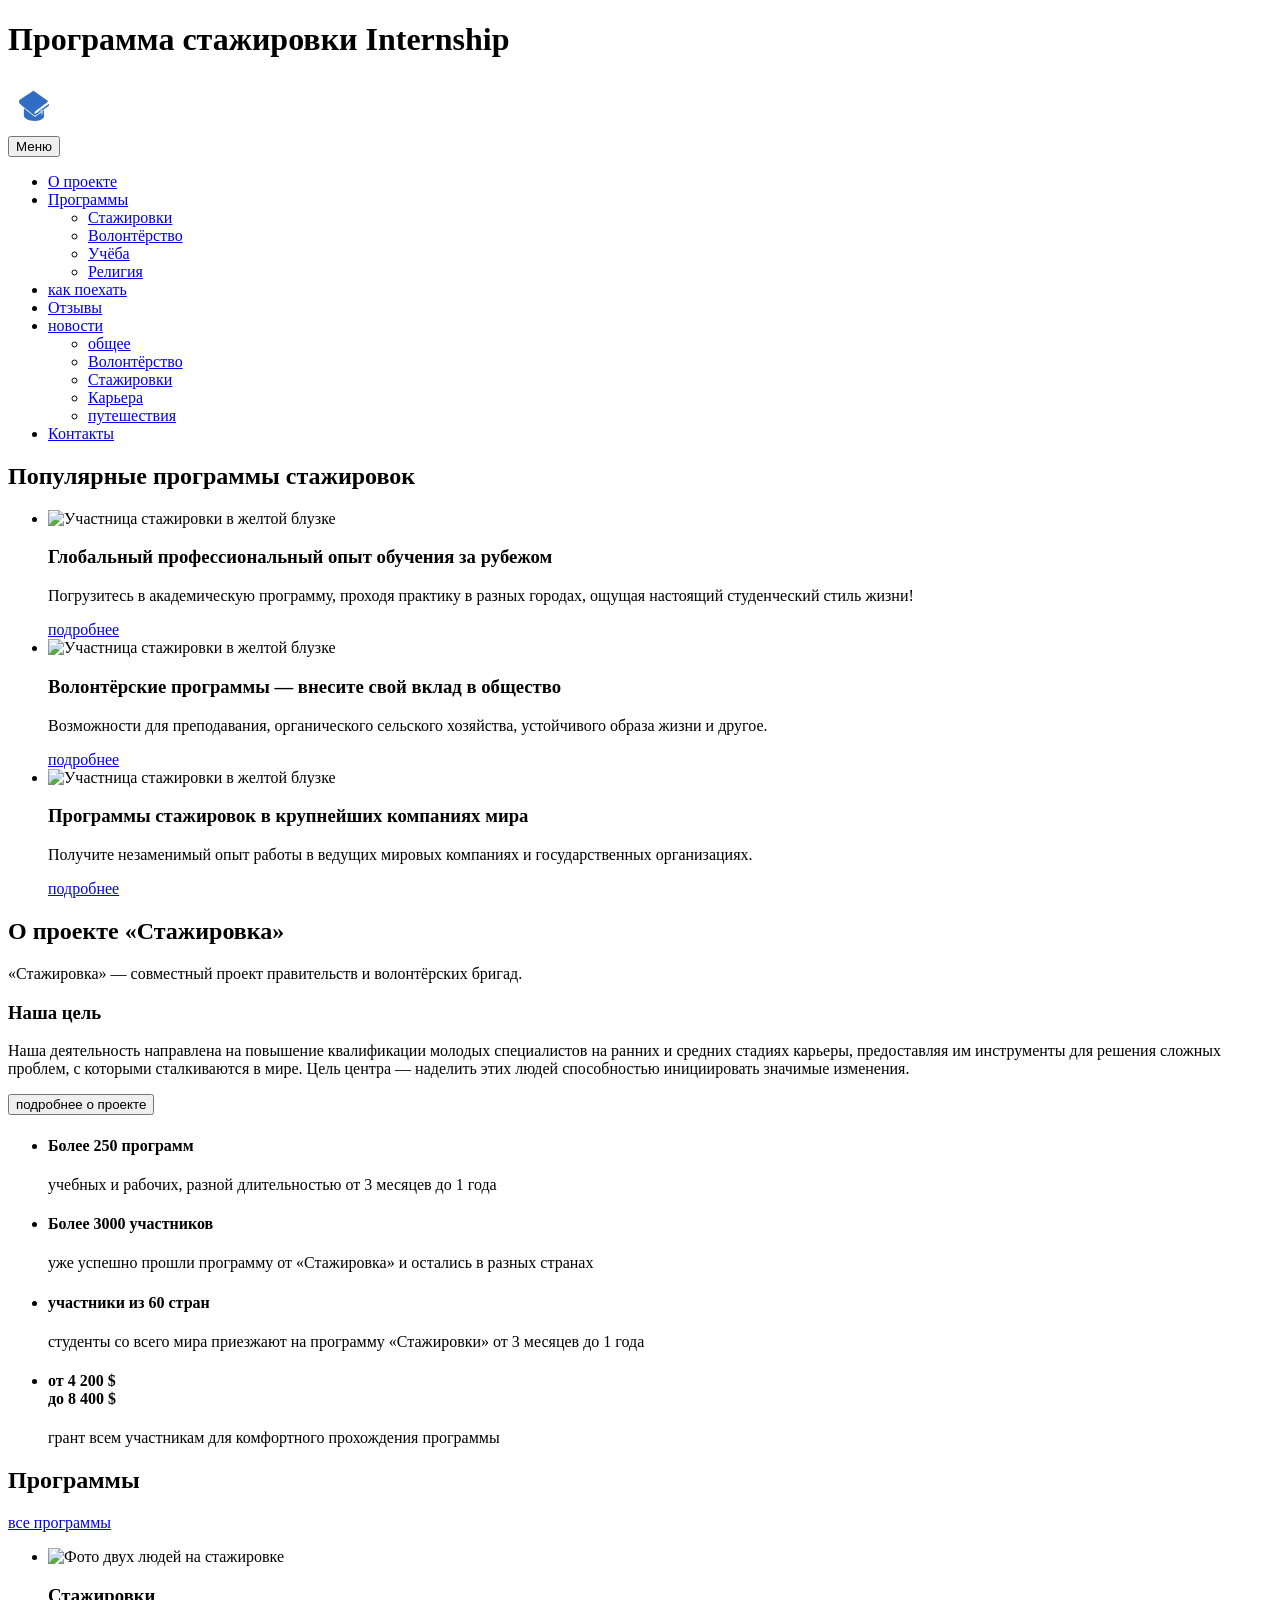
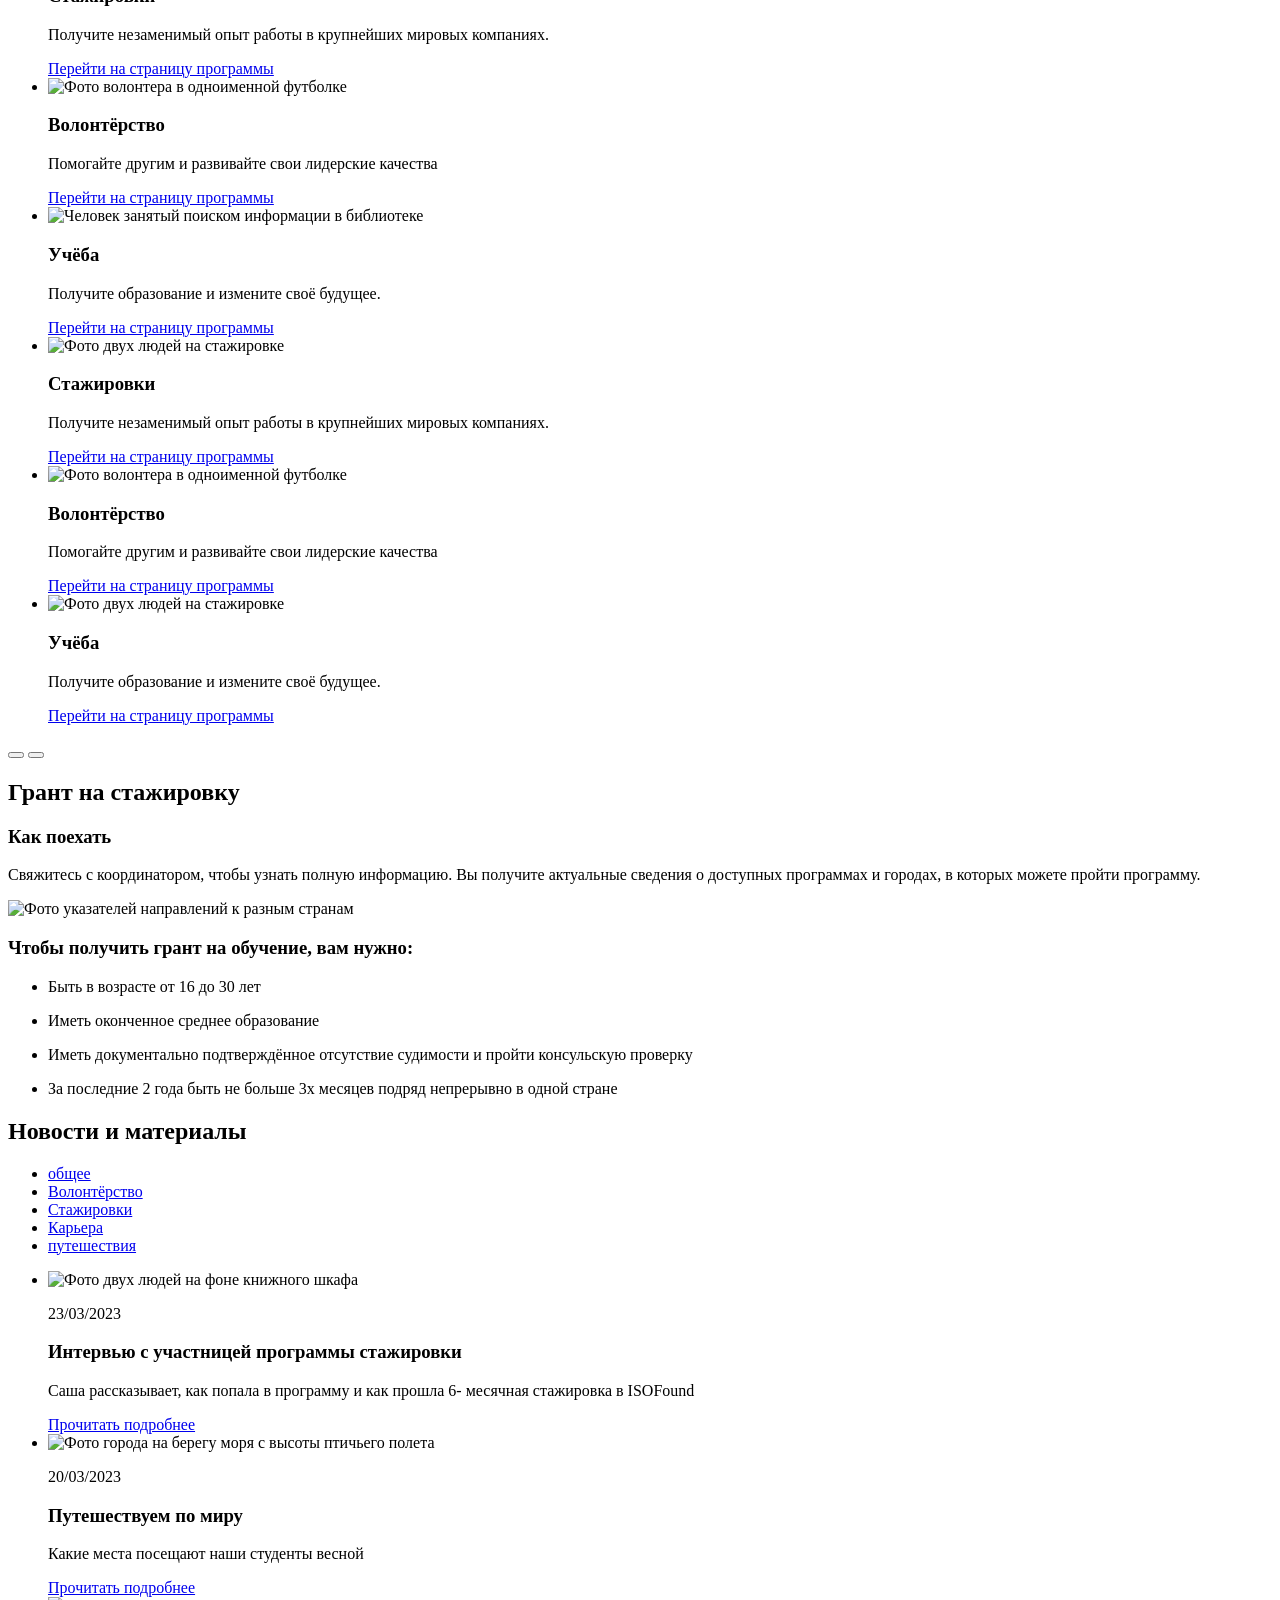
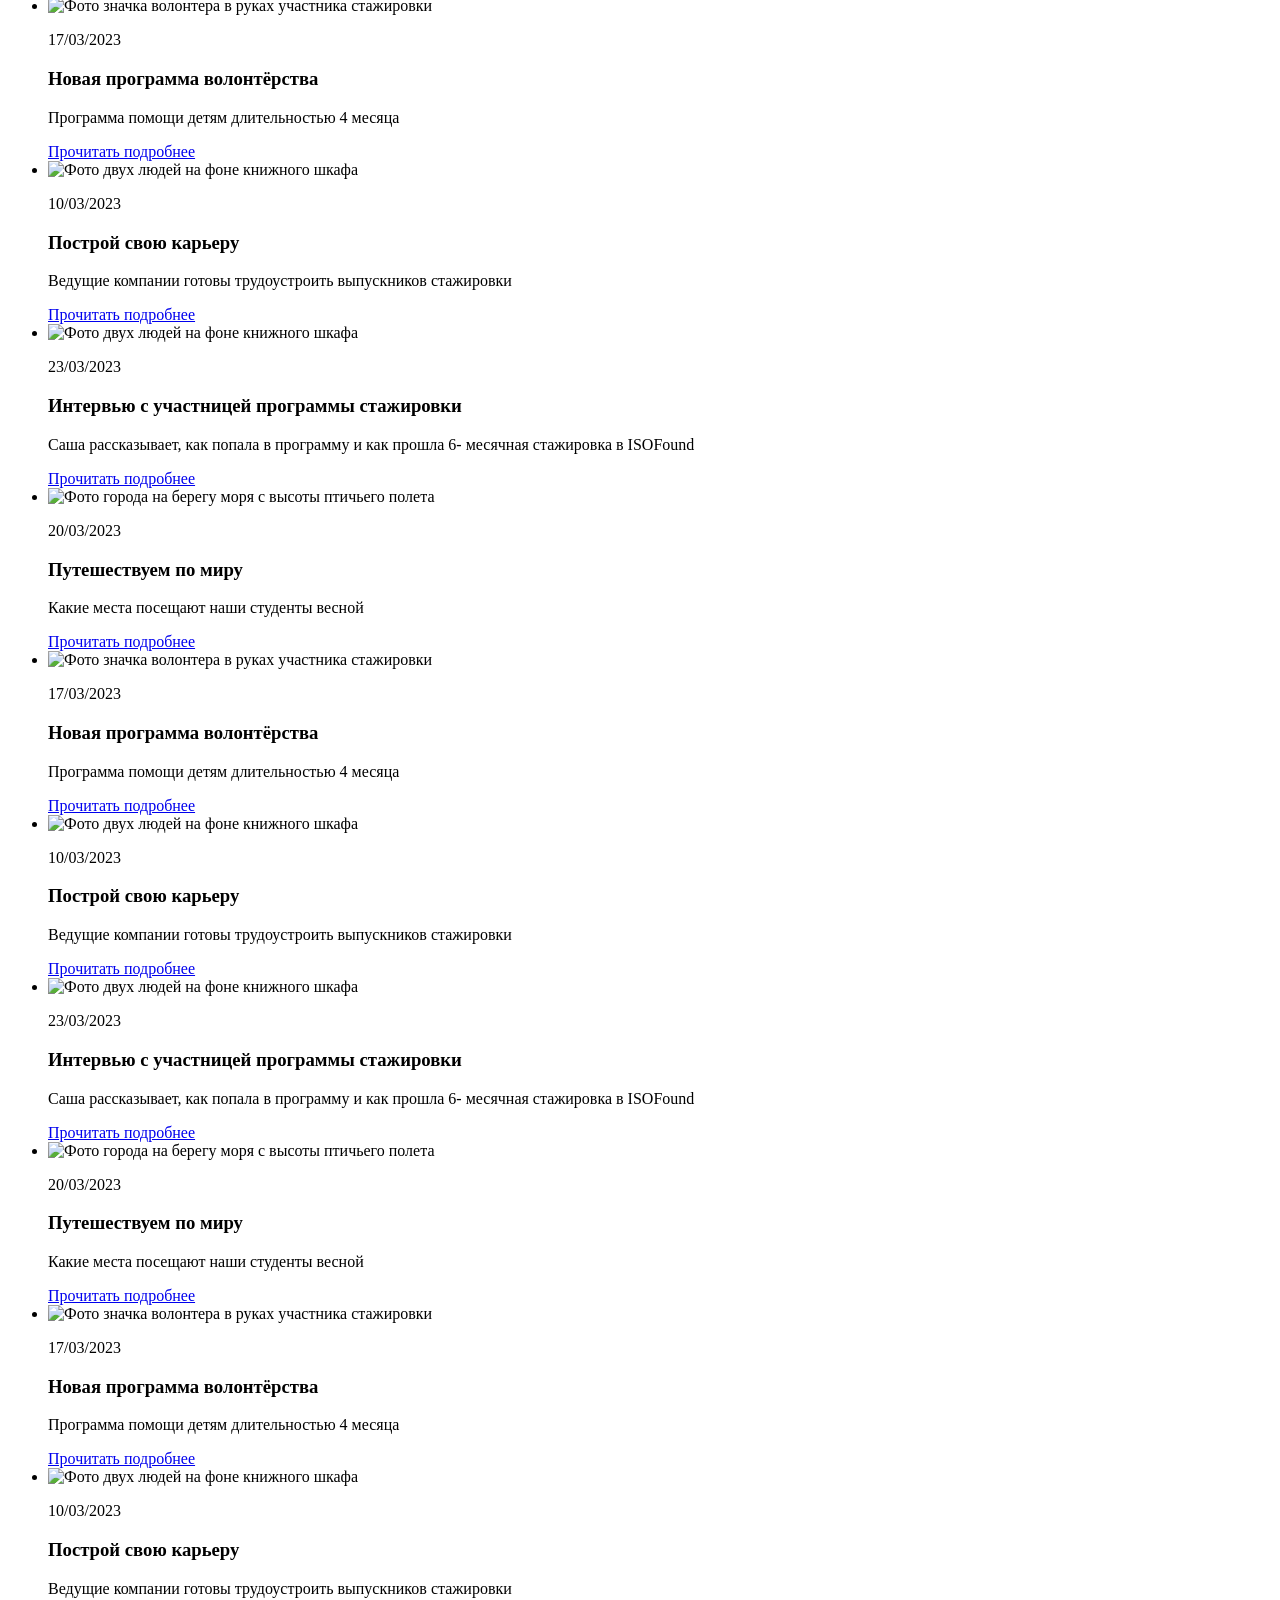
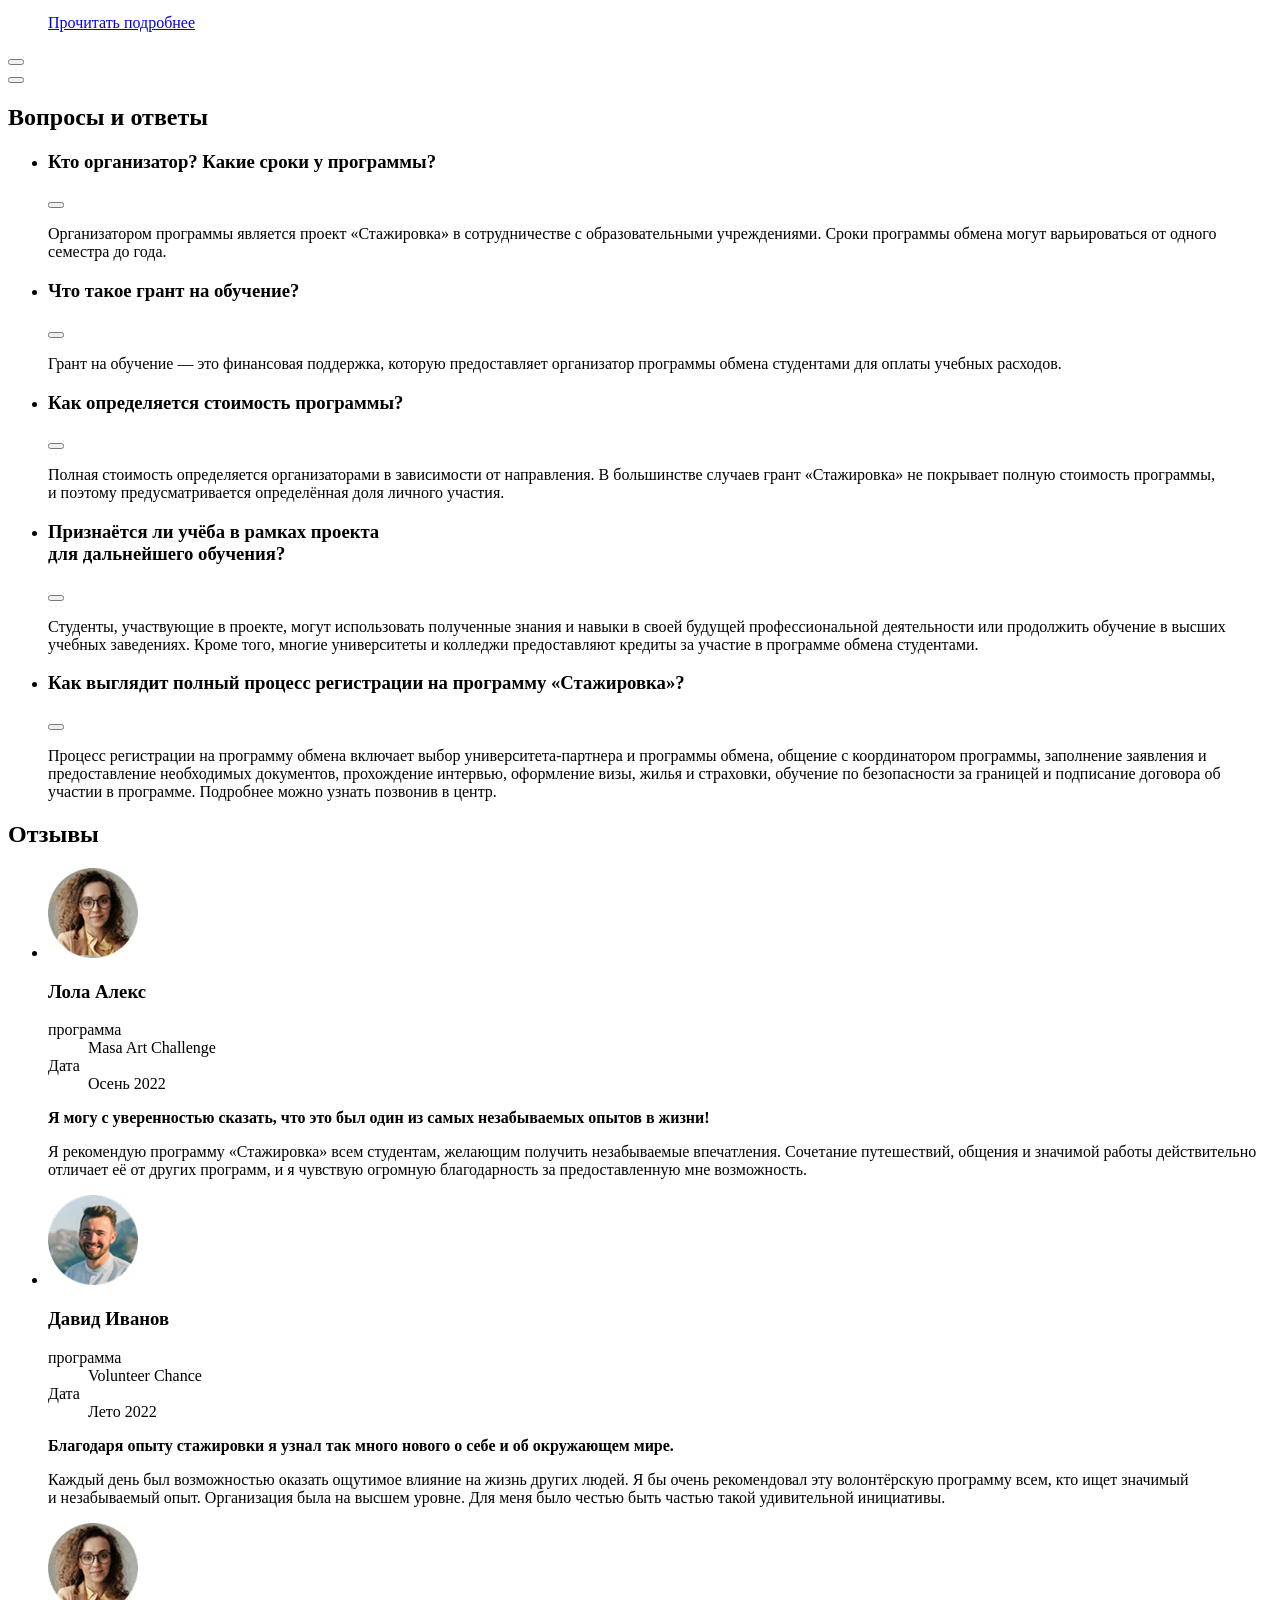
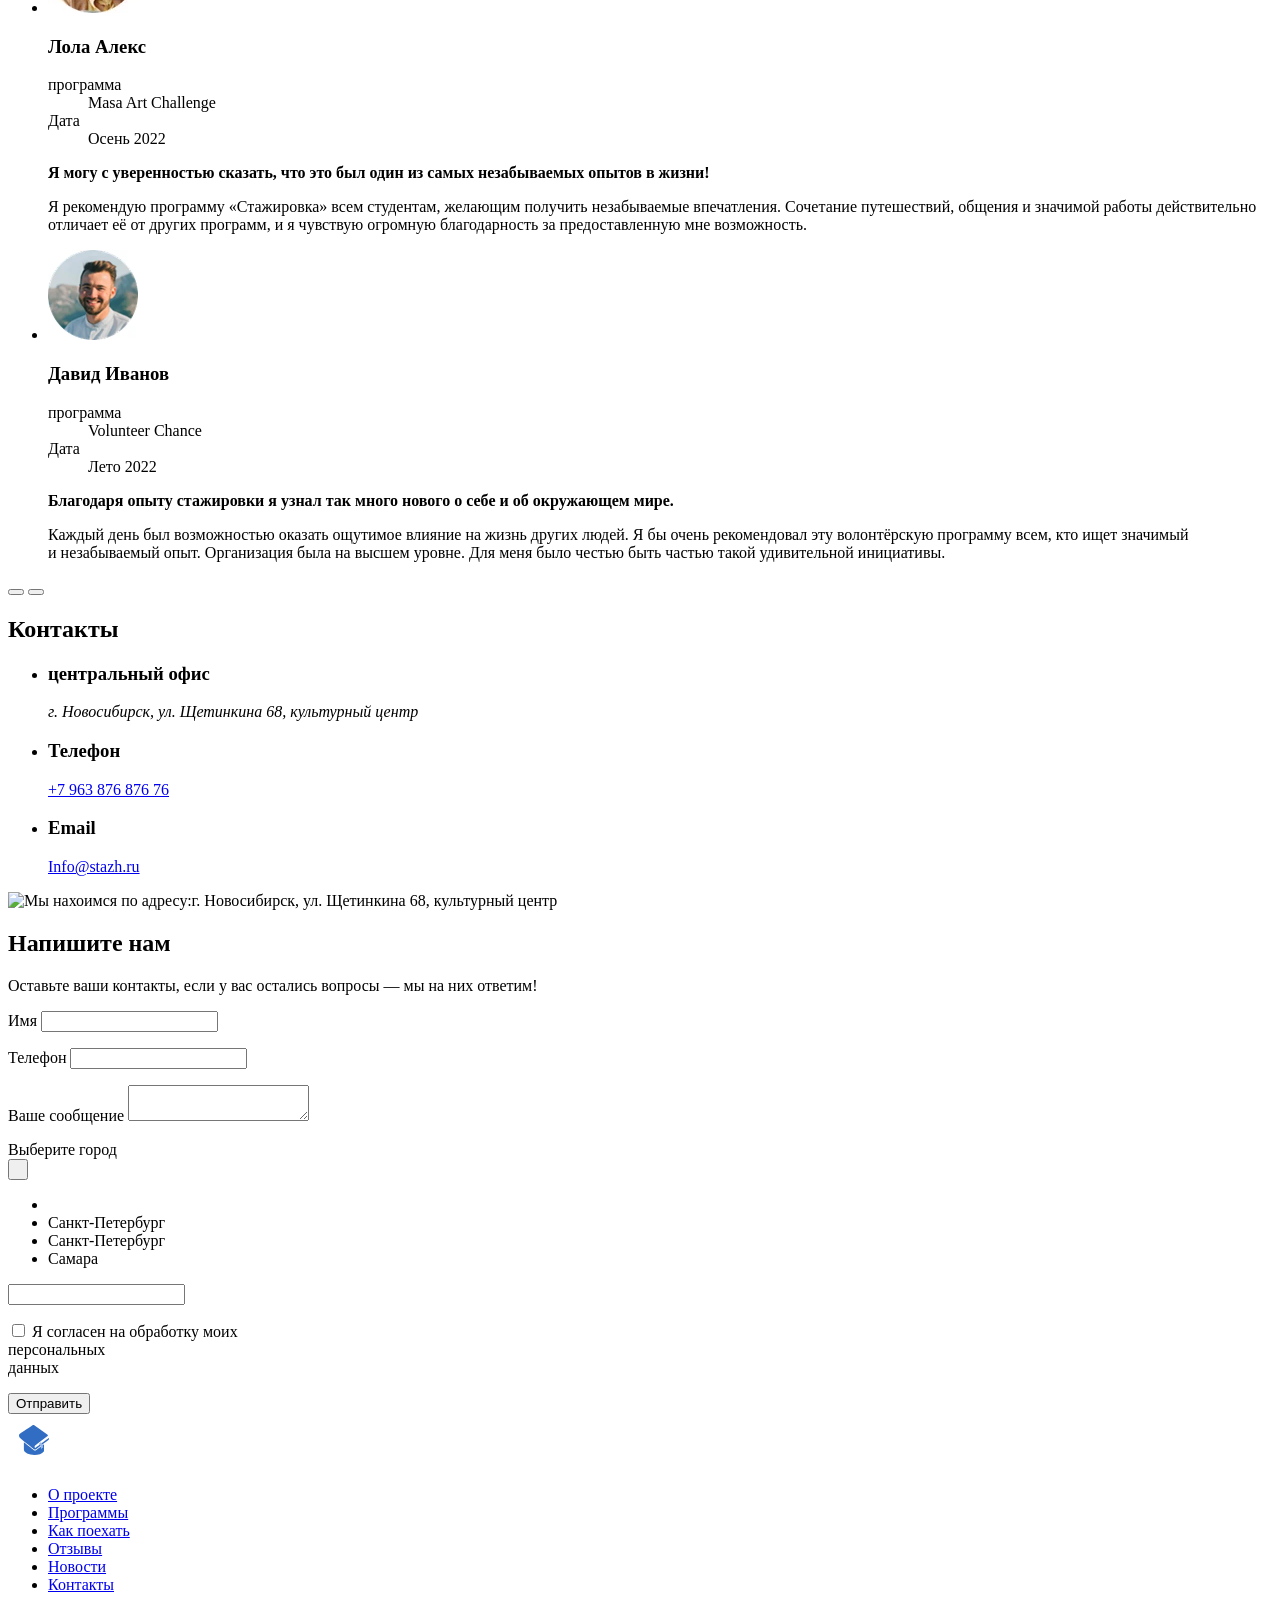
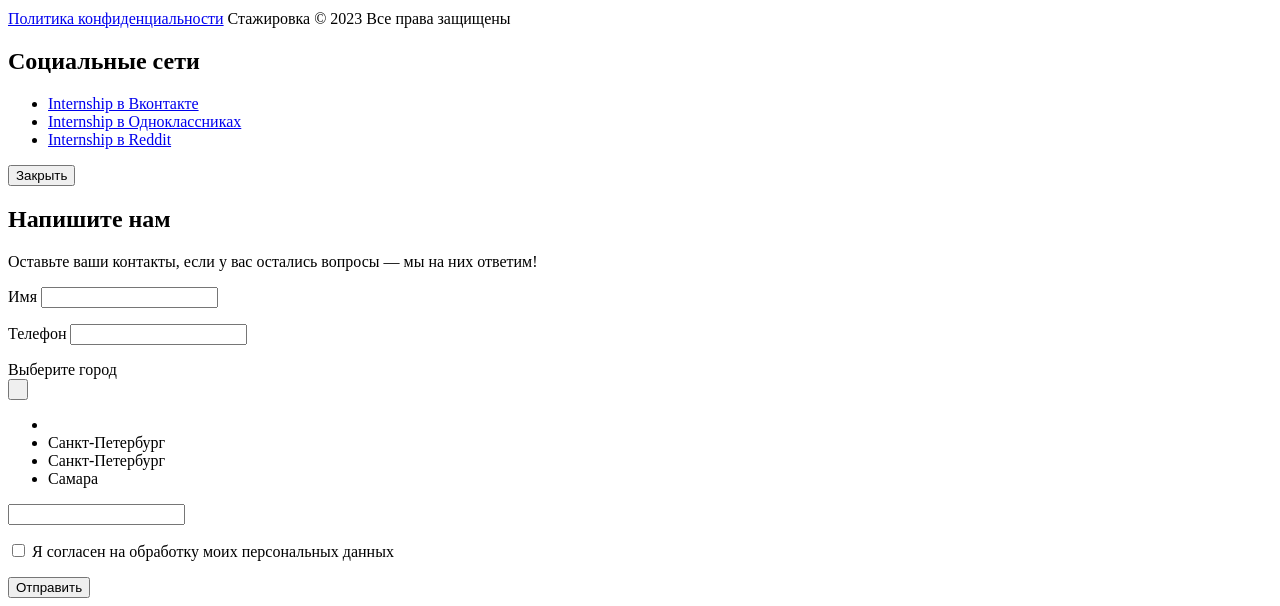
==== commit e9a6dded: "Updates" ====
--- a/index.html
+++ b/index.html
@@ -6,15 +6,15 @@
   <meta name="viewport" content="width=device-width, initial-scale=1.0">
   <title>Internship</title>
   <meta name="description" content="Проект Internship">
-  <link rel="icon" href="./assets/favicon-itHSm-iT.ico">
+  <link rel="icon" href="/Internship-project/assets/favicon-itHSm-iT.ico">
   <link rel="icon" href="favicons/icon.svg" type="image/svg+xml">
-  <link rel="apple-touch-icon" href="./assets/apple-Czm0Hsot.png">
-  <link rel="manifest" href="./assets/manifest-CTwzs8Jk.webmanifest">
-  <link rel="preload" as="font" href="./assets/Manrope-Regular-DaYIuqGh.woff2" type="font/woff2" crossorigin="anonymous">
-  <link rel="preload" as="font" href="./assets/Manrope-Medium-BZpb26LS.woff2" type="font/woff2" crossorigin="anonymous">
-  <link rel="preload" as="font" href="./assets/Manrope-Light-Cycztbq3.woff2" type="font/woff2" crossorigin="anonymous">
-  <script type="module" crossorigin src="./assets/index-Bntv9im6.js"></script>
-  <link rel="stylesheet" crossorigin href="./assets/index-OxZCeGKu.css">
+  <link rel="apple-touch-icon" href="/Internship-project/assets/apple-Czm0Hsot.png">
+  <link rel="manifest" href="/Internship-project/assets/manifest-CTwzs8Jk.webmanifest">
+  <link rel="preload" as="font" href="/Internship-project/assets/Manrope-Regular-DaYIuqGh.woff2" type="font/woff2" crossorigin="anonymous">
+  <link rel="preload" as="font" href="/Internship-project/assets/Manrope-Medium-BZpb26LS.woff2" type="font/woff2" crossorigin="anonymous">
+  <link rel="preload" as="font" href="/Internship-project/assets/Manrope-Light-Cycztbq3.woff2" type="font/woff2" crossorigin="anonymous">
+  <script type="module" crossorigin src="/Internship-project/assets/index-SdKLm_3_.js"></script>
+  <link rel="stylesheet" crossorigin href="/Internship-project/assets/index-D42rZctW.css">
 </head>
 
 <body class="page__body">
@@ -86,12 +86,12 @@
           <li class="hero__item swiper-slide">
             <div class="hero__slide-illustration">
               <picture>
-                <source media="(min-width: 1440px)" width="1440" height="800" type="image/webp" srcset="./assets/hero-image-slide-1-desktop@1x-CJmYaANV.webp 1x, ./assets/hero-image-slide-1-desktop@2x-8z_uv90i.webp 2x">
-                <source media="(min-width: 768px)" width="768" height="1024" type="image/webp" srcset="./assets/hero-image-slide-1-tablet@1x-BovRBG7C.webp 1x, ./assets/hero-image-slide-1-tablet@2x-DVrIoIrV.webp 2x">
-                <source width="320" height="568" type="image/webp" srcset="./assets/hero-image-slide-1-mobile@1x-CfDFgA1F.webp 1x, ./assets/hero-image-slide-1-mobile@2x-CqKwuJ6u.webp 2x">
-                <source media="(min-width: 1440px)" width="1440" height="800" type="image/jpeg" srcset="./assets/hero-image-slide-1-desktop@1x-DSTYl1wq.jpg 1x, ./assets/hero-image-slide-1-desktop@2x-Dt03VAsk.jpg 2x">
-                <source media="(min-width: 768px)" width="768" height="1024" type="image/jpeg" srcset="./assets/hero-image-slide-1-tablet@1x-BMoPmlK0.jpg 1x, ./assets/hero-image-slide-1-tablet@2x-Bw-xncj0.jpg 2x">
-                <img src="./assets/hero-image-slide-1-mobile@1x-BQW8dywN.jpg" srcset="./assets/hero-image-slide-1-mobile@2x-CrTMpwb8.jpg 2x" width="320" height="568" alt="Участница стажировки в желтой блузке" loading="lazy">
+                <source media="(min-width: 1440px)" width="1440" height="800" type="image/webp" srcset="/Internship-project/assets/hero-image-slide-1-desktop@1x-CJmYaANV.webp 1x, /Internship-project/assets/hero-image-slide-1-desktop@2x-8z_uv90i.webp 2x">
+                <source media="(min-width: 768px)" width="768" height="1024" type="image/webp" srcset="/Internship-project/assets/hero-image-slide-1-tablet@1x-BovRBG7C.webp 1x, /Internship-project/assets/hero-image-slide-1-tablet@2x-DVrIoIrV.webp 2x">
+                <source width="320" height="568" type="image/webp" srcset="/Internship-project/assets/hero-image-slide-1-mobile@1x-CfDFgA1F.webp 1x, /Internship-project/assets/hero-image-slide-1-mobile@2x-CqKwuJ6u.webp 2x">
+                <source media="(min-width: 1440px)" width="1440" height="800" type="image/jpeg" srcset="/Internship-project/assets/hero-image-slide-1-desktop@1x-DSTYl1wq.jpg 1x, /Internship-project/assets/hero-image-slide-1-desktop@2x-Dt03VAsk.jpg 2x">
+                <source media="(min-width: 768px)" width="768" height="1024" type="image/jpeg" srcset="/Internship-project/assets/hero-image-slide-1-tablet@1x-BMoPmlK0.jpg 1x, /Internship-project/assets/hero-image-slide-1-tablet@2x-Bw-xncj0.jpg 2x">
+                <img src="/Internship-project/assets/hero-image-slide-1-mobile@1x-BQW8dywN.jpg" srcset="/Internship-project/assets/hero-image-slide-1-mobile@2x-CrTMpwb8.jpg 2x" width="320" height="568" alt="Участница стажировки в желтой блузке" loading="lazy">
               </picture>
             </div>
             <div class="hero__slide-information container">
@@ -117,12 +117,12 @@
           <li class="hero__item swiper-slide">
             <div class="hero__slide-illustration">
               <picture>
-                <source media="(min-width: 1440px)" width="1440" height="800" type="image/webp" srcset="./assets/hero-image-slide-2-desktop@1x-BDSvlDPY.webp 1x, ./assets/hero-image-slide-2-desktop@2x-DEVN8XNT.webp 2x">
-                <source media="(min-width: 768px)" width="768" height="1024" type="image/webp" srcset="./assets/hero-image-slide-2-tablet@1x-D8be9hKp.webp 1x, ./assets/hero-image-slide-2-tablet@2x-Df0Wv3hm.webp 2x">
-                <source width="320" height="568" type="image/webp" srcset="./assets/hero-image-slide-2-mobile@1x-CUfAbgi3.webp 1x, ./assets/hero-image-slide-2-mobile@2x-D_CYdlj8.webp 2x">
-                <source media="(min-width: 1440px)" width="1440" height="800" type="image/jpeg" srcset="./assets/hero-image-slide-2-desktop@1x-DgP9WmzQ.jpg 1x, ./assets/hero-image-slide-2-desktop@2x-BDj1j7CH.jpg 2x">
-                <source media="(min-width: 768px)" width="768" height="1024" type="image/jpeg" srcset="./assets/hero-image-slide-2-tablet@1x-DKW-Xj44.jpg 1x, ./assets/hero-image-slide-2-tablet@2x-Culyu3F4.jpg 2x">
-                <img src="./assets/hero-image-slide-2-mobile@1x-DN6gM-lQ.jpg" srcset="./assets/hero-image-slide-2-mobile@2x-CE3NIu9X.jpg 2x" width="320" height="568" alt="Участница стажировки в желтой блузке" loading="lazy">
+                <source media="(min-width: 1440px)" width="1440" height="800" type="image/webp" srcset="/Internship-project/assets/hero-image-slide-2-desktop@1x-BDSvlDPY.webp 1x, /Internship-project/assets/hero-image-slide-2-desktop@2x-DEVN8XNT.webp 2x">
+                <source media="(min-width: 768px)" width="768" height="1024" type="image/webp" srcset="/Internship-project/assets/hero-image-slide-2-tablet@1x-D8be9hKp.webp 1x, /Internship-project/assets/hero-image-slide-2-tablet@2x-Df0Wv3hm.webp 2x">
+                <source width="320" height="568" type="image/webp" srcset="/Internship-project/assets/hero-image-slide-2-mobile@1x-CUfAbgi3.webp 1x, /Internship-project/assets/hero-image-slide-2-mobile@2x-D_CYdlj8.webp 2x">
+                <source media="(min-width: 1440px)" width="1440" height="800" type="image/jpeg" srcset="/Internship-project/assets/hero-image-slide-2-desktop@1x-DgP9WmzQ.jpg 1x, /Internship-project/assets/hero-image-slide-2-desktop@2x-BDj1j7CH.jpg 2x">
+                <source media="(min-width: 768px)" width="768" height="1024" type="image/jpeg" srcset="/Internship-project/assets/hero-image-slide-2-tablet@1x-DKW-Xj44.jpg 1x, /Internship-project/assets/hero-image-slide-2-tablet@2x-Culyu3F4.jpg 2x">
+                <img src="/Internship-project/assets/hero-image-slide-2-mobile@1x-DN6gM-lQ.jpg" srcset="/Internship-project/assets/hero-image-slide-2-mobile@2x-CE3NIu9X.jpg 2x" width="320" height="568" alt="Участница стажировки в желтой блузке" loading="lazy">
               </picture>
             </div>
             <div class="hero__slide-information container">
@@ -141,12 +141,12 @@
           <li class="hero__item swiper-slide">
             <div class="hero__slide-illustration">
               <picture>
-                <source media="(min-width: 1440px)" width="1440" height="800" type="image/webp" srcset="./assets/hero-image-slide-3-desktop@1x-BWpiDwby.webp 1x, ./assets/hero-image-slide-3-desktop@2x-DwmxHu3p.webp 2x">
-                <source media="(min-width: 768px)" width="768" height="1024" type="image/webp" srcset="./assets/hero-image-slide-3-tablet@1x-Btfjp6yB.webp 1x, ./assets/hero-image-slide-3-tablet@2x-BXQz_nfA.webp 2x">
-                <source width="320" height="568" type="image/webp" srcset="./assets/hero-image-slide-3-mobile@1x-BrVVkEW5.webp 1x, ./assets/hero-image-slide-3-mobile@2x-DXEHFi4u.webp 2x">
-                <source media="(min-width: 1440px)" width="1440" height="800" type="image/jpeg" srcset="./assets/hero-image-slide-3-desktop@1x-V27Pn4P2.jpg 1x, ./assets/hero-image-slide-3-desktop@2x-Cl26JSnQ.jpg 2x">
-                <source media="(min-width: 768px)" width="768" height="1024" type="image/jpeg" srcset="./assets/hero-image-slide-3-tablet@1x-Dm6zCZ9k.jpg 1x, ./assets/hero-image-slide-3-tablet@2x-QpOV1YR9.jpg 2x">
-                <img src="./assets/hero-image-slide-3-mobile@1x-CDb9b3-I.jpg" srcset="./assets/hero-image-slide-3-mobile@2x-CY4Mz1Lu.jpg 2x" width="320" height="568" alt="Участница стажировки в желтой блузке" loading="lazy">
+                <source media="(min-width: 1440px)" width="1440" height="800" type="image/webp" srcset="/Internship-project/assets/hero-image-slide-3-desktop@1x-BWpiDwby.webp 1x, /Internship-project/assets/hero-image-slide-3-desktop@2x-DwmxHu3p.webp 2x">
+                <source media="(min-width: 768px)" width="768" height="1024" type="image/webp" srcset="/Internship-project/assets/hero-image-slide-3-tablet@1x-Btfjp6yB.webp 1x, /Internship-project/assets/hero-image-slide-3-tablet@2x-BXQz_nfA.webp 2x">
+                <source width="320" height="568" type="image/webp" srcset="/Internship-project/assets/hero-image-slide-3-mobile@1x-BrVVkEW5.webp 1x, /Internship-project/assets/hero-image-slide-3-mobile@2x-DXEHFi4u.webp 2x">
+                <source media="(min-width: 1440px)" width="1440" height="800" type="image/jpeg" srcset="/Internship-project/assets/hero-image-slide-3-desktop@1x-V27Pn4P2.jpg 1x, /Internship-project/assets/hero-image-slide-3-desktop@2x-Cl26JSnQ.jpg 2x">
+                <source media="(min-width: 768px)" width="768" height="1024" type="image/jpeg" srcset="/Internship-project/assets/hero-image-slide-3-tablet@1x-Dm6zCZ9k.jpg 1x, /Internship-project/assets/hero-image-slide-3-tablet@2x-QpOV1YR9.jpg 2x">
+                <img src="/Internship-project/assets/hero-image-slide-3-mobile@1x-CDb9b3-I.jpg" srcset="/Internship-project/assets/hero-image-slide-3-mobile@2x-CY4Mz1Lu.jpg 2x" width="320" height="568" alt="Участница стажировки в желтой блузке" loading="lazy">
               </picture>
             </div>
             <div class="hero__slide-information container">
@@ -222,12 +222,12 @@
             <li class="programs__item program-card swiper-slide">
               <div class="program-card__illustration">
                 <picture>
-                  <source media="(min-width: 1440px)" width="392" height="420" type="image/webp" srcset="./assets/programs-image-internship-desktop@1x-Dbqde5YX.webp 1x, ./assets/programs-image-internship-desktop@2x-BNiw8TT_.webp 2x">
-                  <source media="(min-width: 768px)" width="324" height="420" type="image/webp" srcset="./assets/programs-image-internship-tablet@1x-Czgn_FCj.webp 1x, ./assets/programs-image-internship-tablet@2x-B92V0aVH.webp 2x">
-                  <source width="290" height="400" type="image/webp" srcset="./assets/programs-image-internship-mobile@1x-CiyQbmhg.webp 1x, ./assets/programs-image-internship-mobile@2x-CvO6RL4b.webp 2x">
-                  <source media="(min-width: 1440px)" width="392" height="420" type="image/jpeg" srcset="./assets/programs-image-internship-desktop@1x-BMLwbeBp.jpg 1x, ./assets/programs-image-internship-desktop@2x-Czijaprb.jpg 2x">
-                  <source media="(min-width: 768px)" width="324" height="420" type="image/jpeg" srcset="./assets/programs-image-internship-tablet@1x-CGkOzi1N.jpg 1x, ./assets/programs-image-internship-tablet@2x-Ju8ESp36.jpg 2x">
-                  <img src="./assets/programs-image-internship-mobile@1x-XR4IaZt9.jpg" srcset="./assets/programs-image-internship-mobile@2x-DFGxGu0b.jpg 2x" width="290" height="400" alt="Фото двух людей на стажировке" loading="lazy">
+                  <source media="(min-width: 1440px)" width="392" height="420" type="image/webp" srcset="/Internship-project/assets/programs-image-internship-desktop@1x-Dbqde5YX.webp 1x, /Internship-project/assets/programs-image-internship-desktop@2x-BNiw8TT_.webp 2x">
+                  <source media="(min-width: 768px)" width="324" height="420" type="image/webp" srcset="/Internship-project/assets/programs-image-internship-tablet@1x-Czgn_FCj.webp 1x, /Internship-project/assets/programs-image-internship-tablet@2x-B92V0aVH.webp 2x">
+                  <source width="290" height="400" type="image/webp" srcset="/Internship-project/assets/programs-image-internship-mobile@1x-CiyQbmhg.webp 1x, /Internship-project/assets/programs-image-internship-mobile@2x-CvO6RL4b.webp 2x">
+                  <source media="(min-width: 1440px)" width="392" height="420" type="image/jpeg" srcset="/Internship-project/assets/programs-image-internship-desktop@1x-BMLwbeBp.jpg 1x, /Internship-project/assets/programs-image-internship-desktop@2x-Czijaprb.jpg 2x">
+                  <source media="(min-width: 768px)" width="324" height="420" type="image/jpeg" srcset="/Internship-project/assets/programs-image-internship-tablet@1x-CGkOzi1N.jpg 1x, /Internship-project/assets/programs-image-internship-tablet@2x-Ju8ESp36.jpg 2x">
+                  <img src="/Internship-project/assets/programs-image-internship-mobile@1x-XR4IaZt9.jpg" srcset="/Internship-project/assets/programs-image-internship-mobile@2x-DFGxGu0b.jpg 2x" width="290" height="400" alt="Фото двух людей на стажировке" loading="lazy">
                 </picture>
               </div>
               <div class="program-card__information">
@@ -248,12 +248,12 @@
             <li class="programs__item program-card swiper-slide">
               <div class="program-card__illustration">
                 <picture>
-                  <source media="(min-width: 1440px)" width="392" height="420" type="image/webp" srcset="./assets/programs-image-volunteering-desktop@1x-5la02ru1.webp 1x, ./assets/programs-image-volunteering-desktop@2x-Cb_5VSzk.webp 2x">
-                  <source media="(min-width: 768px)" width="324" height="420" type="image/webp" srcset="./assets/programs-image-volunteering-tablet@1x-C13TWjJg.webp 1x, ./assets/programs-image-volunteering-tablet@2x-C0v_pWfo.webp 2x">
-                  <source width="290" height="400" type="image/webp" srcset="./assets/programs-image-volunteering-mobile@1x-Cu4NlvkC.webp 1x, ./assets/programs-image-volunteering-mobile@2x-RI7UGQYi.webp 2x">
-                  <source media="(min-width: 1440px)" width="392" height="420" type="image/jpeg" srcset="./assets/programs-image-volunteering-desktop@1x-Bo6IoxFW.jpg 1x, ./assets/programs-image-volunteering-desktop@2x-BhimwWNH.jpg 2x">
-                  <source media="(min-width: 768px)" width="324" height="420" type="image/jpeg" srcset="./assets/programs-image-volunteering-tablet@1x-Dm1UyYxZ.jpg 1x, ./assets/programs-image-volunteering-tablet@2x-DijC4v_D.jpg 2x">
-                  <img src="./assets/programs-image-volunteering-mobile@1x-DTgcdkG9.jpg" srcset="./assets/programs-image-volunteering-mobile@2x-CjKR73U3.jpg 2x" width="290" height="400" alt="Фото волонтера в одноименной футболке" loading="lazy">
+                  <source media="(min-width: 1440px)" width="392" height="420" type="image/webp" srcset="/Internship-project/assets/programs-image-volunteering-desktop@1x-5la02ru1.webp 1x, /Internship-project/assets/programs-image-volunteering-desktop@2x-Cb_5VSzk.webp 2x">
+                  <source media="(min-width: 768px)" width="324" height="420" type="image/webp" srcset="/Internship-project/assets/programs-image-volunteering-tablet@1x-C13TWjJg.webp 1x, /Internship-project/assets/programs-image-volunteering-tablet@2x-C0v_pWfo.webp 2x">
+                  <source width="290" height="400" type="image/webp" srcset="/Internship-project/assets/programs-image-volunteering-mobile@1x-Cu4NlvkC.webp 1x, /Internship-project/assets/programs-image-volunteering-mobile@2x-RI7UGQYi.webp 2x">
+                  <source media="(min-width: 1440px)" width="392" height="420" type="image/jpeg" srcset="/Internship-project/assets/programs-image-volunteering-desktop@1x-Bo6IoxFW.jpg 1x, /Internship-project/assets/programs-image-volunteering-desktop@2x-BhimwWNH.jpg 2x">
+                  <source media="(min-width: 768px)" width="324" height="420" type="image/jpeg" srcset="/Internship-project/assets/programs-image-volunteering-tablet@1x-Dm1UyYxZ.jpg 1x, /Internship-project/assets/programs-image-volunteering-tablet@2x-DijC4v_D.jpg 2x">
+                  <img src="/Internship-project/assets/programs-image-volunteering-mobile@1x-DTgcdkG9.jpg" srcset="/Internship-project/assets/programs-image-volunteering-mobile@2x-CjKR73U3.jpg 2x" width="290" height="400" alt="Фото волонтера в одноименной футболке" loading="lazy">
                 </picture>
               </div>
               <div class="program-card__information">
@@ -273,12 +273,12 @@
             <li class="programs__item program-card swiper-slide">
               <div class="program-card__illustration">
                 <picture>
-                  <source media="(min-width: 1440px)" width="392" height="420" type="image/webp" srcset="./assets/programs-image-studies-desktop@1x-DSRzW6Z8.webp 1x, ./assets/programs-image-studies-desktop@2x-C82_zfR6.webp 2x">
-                  <source media="(min-width: 768px)" width="324" height="420" type="image/webp" srcset="./assets/programs-image-studies-tablet@1x-YmXCfQNl.webp 1x, ./assets/programs-image-studies-tablet@2x-BkSXhBFf.webp 2x">
-                  <source width="290" height="400" type="image/webp" srcset="./assets/programs-image-studies-mobile@1x-D2_n9M06.webp 1x, ./assets/programs-image-studies-mobile@2x-BFo4-n-g.webp 2x">
-                  <source media="(min-width: 1440px)" width="392" height="420" type="image/jpeg" srcset="./assets/programs-image-studies-desktop@1x-DvPJfD8h.jpg 1x, ./assets/programs-image-studies-desktop@2x-D0BJGhe7.jpg 2x">
-                  <source media="(min-width: 768px)" width="324" height="420" type="image/jpeg" srcset="./assets/programs-image-studies-tablet@1x-DAwjaACJ.jpg 1x, ./assets/programs-image-studies-tablet@2x-RLmhIZ9N.jpg 2x">
-                  <img src="./assets/programs-image-studies-mobile@1x-CdpaBpt2.jpg" srcset="./assets/programs-image-studies-mobile@2x-DaTQnABq.jpg 2x" width="290" height="400" alt="Человек занятый поиском информации в библиотеке" loading="lazy">
+                  <source media="(min-width: 1440px)" width="392" height="420" type="image/webp" srcset="/Internship-project/assets/programs-image-studies-desktop@1x-DSRzW6Z8.webp 1x, /Internship-project/assets/programs-image-studies-desktop@2x-C82_zfR6.webp 2x">
+                  <source media="(min-width: 768px)" width="324" height="420" type="image/webp" srcset="/Internship-project/assets/programs-image-studies-tablet@1x-YmXCfQNl.webp 1x, /Internship-project/assets/programs-image-studies-tablet@2x-BkSXhBFf.webp 2x">
+                  <source width="290" height="400" type="image/webp" srcset="/Internship-project/assets/programs-image-studies-mobile@1x-D2_n9M06.webp 1x, /Internship-project/assets/programs-image-studies-mobile@2x-BFo4-n-g.webp 2x">
+                  <source media="(min-width: 1440px)" width="392" height="420" type="image/jpeg" srcset="/Internship-project/assets/programs-image-studies-desktop@1x-DvPJfD8h.jpg 1x, /Internship-project/assets/programs-image-studies-desktop@2x-D0BJGhe7.jpg 2x">
+                  <source media="(min-width: 768px)" width="324" height="420" type="image/jpeg" srcset="/Internship-project/assets/programs-image-studies-tablet@1x-DAwjaACJ.jpg 1x, /Internship-project/assets/programs-image-studies-tablet@2x-RLmhIZ9N.jpg 2x">
+                  <img src="/Internship-project/assets/programs-image-studies-mobile@1x-CdpaBpt2.jpg" srcset="/Internship-project/assets/programs-image-studies-mobile@2x-DaTQnABq.jpg 2x" width="290" height="400" alt="Человек занятый поиском информации в библиотеке" loading="lazy">
                 </picture>
               </div>
               <div class="program-card__information">
@@ -298,12 +298,12 @@
             <li class="programs__item program-card swiper-slide">
               <div class="program-card__illustration">
                 <picture>
-                  <source media="(min-width: 1440px)" width="392" height="420" type="image/webp" srcset="./assets/programs-image-internship-desktop@1x-Dbqde5YX.webp 1x, ./assets/programs-image-internship-desktop@2x-BNiw8TT_.webp 2x">
-                  <source media="(min-width: 768px)" width="324" height="420" type="image/webp" srcset="./assets/programs-image-internship-tablet@1x-Czgn_FCj.webp 1x, ./assets/programs-image-internship-tablet@2x-B92V0aVH.webp 2x">
-                  <source width="290" height="400" type="image/webp" srcset="./assets/programs-image-internship-mobile@1x-CiyQbmhg.webp 1x, ./assets/programs-image-internship-mobile@2x-CvO6RL4b.webp 2x">
-                  <source media="(min-width: 1440px)" width="392" height="420" type="image/jpeg" srcset="./assets/programs-image-internship-desktop@1x-BMLwbeBp.jpg 1x, ./assets/programs-image-internship-desktop@2x-Czijaprb.jpg 2x">
-                  <source media="(min-width: 768px)" width="324" height="420" type="image/jpeg" srcset="./assets/programs-image-internship-tablet@1x-CGkOzi1N.jpg 1x, ./assets/programs-image-internship-tablet@2x-Ju8ESp36.jpg 2x">
-                  <img src="./assets/programs-image-internship-mobile@1x-XR4IaZt9.jpg" srcset="./assets/programs-image-internship-mobile@2x-DFGxGu0b.jpg 2x" width="290" height="400" alt="Фото двух людей на стажировке" loading="lazy">
+                  <source media="(min-width: 1440px)" width="392" height="420" type="image/webp" srcset="/Internship-project/assets/programs-image-internship-desktop@1x-Dbqde5YX.webp 1x, /Internship-project/assets/programs-image-internship-desktop@2x-BNiw8TT_.webp 2x">
+                  <source media="(min-width: 768px)" width="324" height="420" type="image/webp" srcset="/Internship-project/assets/programs-image-internship-tablet@1x-Czgn_FCj.webp 1x, /Internship-project/assets/programs-image-internship-tablet@2x-B92V0aVH.webp 2x">
+                  <source width="290" height="400" type="image/webp" srcset="/Internship-project/assets/programs-image-internship-mobile@1x-CiyQbmhg.webp 1x, /Internship-project/assets/programs-image-internship-mobile@2x-CvO6RL4b.webp 2x">
+                  <source media="(min-width: 1440px)" width="392" height="420" type="image/jpeg" srcset="/Internship-project/assets/programs-image-internship-desktop@1x-BMLwbeBp.jpg 1x, /Internship-project/assets/programs-image-internship-desktop@2x-Czijaprb.jpg 2x">
+                  <source media="(min-width: 768px)" width="324" height="420" type="image/jpeg" srcset="/Internship-project/assets/programs-image-internship-tablet@1x-CGkOzi1N.jpg 1x, /Internship-project/assets/programs-image-internship-tablet@2x-Ju8ESp36.jpg 2x">
+                  <img src="/Internship-project/assets/programs-image-internship-mobile@1x-XR4IaZt9.jpg" srcset="/Internship-project/assets/programs-image-internship-mobile@2x-DFGxGu0b.jpg 2x" width="290" height="400" alt="Фото двух людей на стажировке" loading="lazy">
                 </picture>
               </div>
               <div class="program-card__information">
@@ -324,12 +324,12 @@
             <li class="programs__item program-card swiper-slide">
               <div class="program-card__illustration">
                 <picture>
-                  <source media="(min-width: 1440px)" width="392" height="420" type="image/webp" srcset="./assets/programs-image-volunteering-desktop@1x-5la02ru1.webp 1x, ./assets/programs-image-volunteering-desktop@2x-Cb_5VSzk.webp 2x">
-                  <source media="(min-width: 768px)" width="324" height="420" type="image/webp" srcset="./assets/programs-image-volunteering-tablet@1x-C13TWjJg.webp 1x, ./assets/programs-image-volunteering-tablet@2x-C0v_pWfo.webp 2x">
-                  <source width="290" height="400" type="image/webp" srcset="./assets/programs-image-volunteering-mobile@1x-Cu4NlvkC.webp 1x, ./assets/programs-image-volunteering-mobile@2x-RI7UGQYi.webp 2x">
-                  <source media="(min-width: 1440px)" width="392" height="420" type="image/jpeg" srcset="./assets/programs-image-volunteering-desktop@1x-Bo6IoxFW.jpg 1x, ./assets/programs-image-volunteering-desktop@2x-BhimwWNH.jpg 2x">
-                  <source media="(min-width: 768px)" width="324" height="420" type="image/jpeg" srcset="./assets/programs-image-volunteering-tablet@1x-Dm1UyYxZ.jpg 1x, ./assets/programs-image-volunteering-tablet@2x-DijC4v_D.jpg 2x">
-                  <img src="./assets/programs-image-volunteering-mobile@1x-DTgcdkG9.jpg" srcset="./assets/programs-image-volunteering-mobile@2x-CjKR73U3.jpg 2x" width="290" height="400" alt="Фото волонтера в одноименной футболке" loading="lazy">
+                  <source media="(min-width: 1440px)" width="392" height="420" type="image/webp" srcset="/Internship-project/assets/programs-image-volunteering-desktop@1x-5la02ru1.webp 1x, /Internship-project/assets/programs-image-volunteering-desktop@2x-Cb_5VSzk.webp 2x">
+                  <source media="(min-width: 768px)" width="324" height="420" type="image/webp" srcset="/Internship-project/assets/programs-image-volunteering-tablet@1x-C13TWjJg.webp 1x, /Internship-project/assets/programs-image-volunteering-tablet@2x-C0v_pWfo.webp 2x">
+                  <source width="290" height="400" type="image/webp" srcset="/Internship-project/assets/programs-image-volunteering-mobile@1x-Cu4NlvkC.webp 1x, /Internship-project/assets/programs-image-volunteering-mobile@2x-RI7UGQYi.webp 2x">
+                  <source media="(min-width: 1440px)" width="392" height="420" type="image/jpeg" srcset="/Internship-project/assets/programs-image-volunteering-desktop@1x-Bo6IoxFW.jpg 1x, /Internship-project/assets/programs-image-volunteering-desktop@2x-BhimwWNH.jpg 2x">
+                  <source media="(min-width: 768px)" width="324" height="420" type="image/jpeg" srcset="/Internship-project/assets/programs-image-volunteering-tablet@1x-Dm1UyYxZ.jpg 1x, /Internship-project/assets/programs-image-volunteering-tablet@2x-DijC4v_D.jpg 2x">
+                  <img src="/Internship-project/assets/programs-image-volunteering-mobile@1x-DTgcdkG9.jpg" srcset="/Internship-project/assets/programs-image-volunteering-mobile@2x-CjKR73U3.jpg 2x" width="290" height="400" alt="Фото волонтера в одноименной футболке" loading="lazy">
                 </picture>
               </div>
               <div class="program-card__information">
@@ -349,12 +349,12 @@
             <li class="programs__item program-card swiper-slide">
               <div class="program-card__illustration">
                 <picture>
-                  <source media="(min-width: 1440px)" width="392" height="420" type="image/webp" srcset="./assets/programs-image-studies-desktop@1x-DSRzW6Z8.webp 1x, ./assets/programs-image-studies-desktop@2x-C82_zfR6.webp 2x">
-                  <source media="(min-width: 768px)" width="324" height="420" type="image/webp" srcset="./assets/programs-image-studies-tablet@1x-YmXCfQNl.webp 1x, ./assets/programs-image-studies-tablet@2x-BkSXhBFf.webp 2x">
-                  <source width="290" height="400" type="image/webp" srcset="./assets/programs-image-studies-mobile@1x-D2_n9M06.webp 1x, ./assets/programs-image-studies-mobile@2x-BFo4-n-g.webp 2x">
-                  <source media="(min-width: 1440px)" width="392" height="420" type="image/jpeg" srcset="./assets/programs-image-studies-desktop@1x-DvPJfD8h.jpg 1x, ./assets/programs-image-studies-desktop@2x-D0BJGhe7.jpg 2x">
-                  <source media="(min-width: 768px)" width="324" height="420" type="image/jpeg" srcset="./assets/programs-image-studies-tablet@1x-DAwjaACJ.jpg 1x, ./assets/programs-image-studies-tablet@2x-RLmhIZ9N.jpg 2x">
-                  <img src="./assets/programs-image-studies-mobile@1x-CdpaBpt2.jpg" srcset="./assets/programs-image-studies-mobile@2x-DaTQnABq.jpg 2x" width="290" height="400" alt="Фото двух людей на стажировке" loading="lazy">
+                  <source media="(min-width: 1440px)" width="392" height="420" type="image/webp" srcset="/Internship-project/assets/programs-image-studies-desktop@1x-DSRzW6Z8.webp 1x, /Internship-project/assets/programs-image-studies-desktop@2x-C82_zfR6.webp 2x">
+                  <source media="(min-width: 768px)" width="324" height="420" type="image/webp" srcset="/Internship-project/assets/programs-image-studies-tablet@1x-YmXCfQNl.webp 1x, /Internship-project/assets/programs-image-studies-tablet@2x-BkSXhBFf.webp 2x">
+                  <source width="290" height="400" type="image/webp" srcset="/Internship-project/assets/programs-image-studies-mobile@1x-D2_n9M06.webp 1x, /Internship-project/assets/programs-image-studies-mobile@2x-BFo4-n-g.webp 2x">
+                  <source media="(min-width: 1440px)" width="392" height="420" type="image/jpeg" srcset="/Internship-project/assets/programs-image-studies-desktop@1x-DvPJfD8h.jpg 1x, /Internship-project/assets/programs-image-studies-desktop@2x-D0BJGhe7.jpg 2x">
+                  <source media="(min-width: 768px)" width="324" height="420" type="image/jpeg" srcset="/Internship-project/assets/programs-image-studies-tablet@1x-DAwjaACJ.jpg 1x, /Internship-project/assets/programs-image-studies-tablet@2x-RLmhIZ9N.jpg 2x">
+                  <img src="/Internship-project/assets/programs-image-studies-mobile@1x-CdpaBpt2.jpg" srcset="/Internship-project/assets/programs-image-studies-mobile@2x-DaTQnABq.jpg 2x" width="290" height="400" alt="Фото двух людей на стажировке" loading="lazy">
                 </picture>
               </div>
               <div class="program-card__information">
@@ -390,12 +390,12 @@
             и городах, в которых можете пройти программу.</p>
           <div class="grant__illustration">
             <picture>
-              <source media="(min-width: 1440px)" width="498" height="363" type="image/webp" srcset="./assets/grant-image-desktop@1x-DoTGfzu3.webp 1x, ./assets/grant-image-desktop@2x-BNm26B5y.webp 2x">
-              <source media="(min-width: 768px)" width="678" height="375" type="image/webp" srcset="./assets/grant-image-tablet@1x-Dt1ZK7Dv.webp 1x, ./assets/grant-image-tablet@2x-DEekJDKQ.webp 2x">
-              <source width="290" height="200" type="image/webp" srcset="./assets/grant-image-mobile@1x-CjqUF-6-.webp 1x, ./assets/grant-image-mobile@2x-B8FW9iEy.webp 2x">
-              <source media="(min-width: 1440px)" width="498" height="363" type="image/jpeg" srcset="./assets/grant-image-desktop@1x-DYuo7zny.jpg 1x, ./assets/grant-image-desktop@2x-wAfThx3N.jpg 2x">
-              <source media="(min-width: 768px)" width="678" height="375" type="image/jpeg" srcset="./assets/grant-image-tablet@1x-BOV-bifw.jpg 1x, ./assets/grant-image-tablet@2x-fJEnx3ly.jpg 2x">
-              <img src="./assets/grant-image-mobile@1x-CczQaH9f.jpg" srcset="./assets/grant-image-mobile@2x-kO2stLsv.jpg 2x" width="290" height="200" alt="Фото указателей направлений к разным странам" loading="lazy">
+              <source media="(min-width: 1440px)" width="498" height="363" type="image/webp" srcset="/Internship-project/assets/grant-image-desktop@1x-DoTGfzu3.webp 1x, /Internship-project/assets/grant-image-desktop@2x-BNm26B5y.webp 2x">
+              <source media="(min-width: 768px)" width="678" height="375" type="image/webp" srcset="/Internship-project/assets/grant-image-tablet@1x-Dt1ZK7Dv.webp 1x, /Internship-project/assets/grant-image-tablet@2x-DEekJDKQ.webp 2x">
+              <source width="290" height="200" type="image/webp" srcset="/Internship-project/assets/grant-image-mobile@1x-CjqUF-6-.webp 1x, /Internship-project/assets/grant-image-mobile@2x-B8FW9iEy.webp 2x">
+              <source media="(min-width: 1440px)" width="498" height="363" type="image/jpeg" srcset="/Internship-project/assets/grant-image-desktop@1x-DYuo7zny.jpg 1x, /Internship-project/assets/grant-image-desktop@2x-wAfThx3N.jpg 2x">
+              <source media="(min-width: 768px)" width="678" height="375" type="image/jpeg" srcset="/Internship-project/assets/grant-image-tablet@1x-BOV-bifw.jpg 1x, /Internship-project/assets/grant-image-tablet@2x-fJEnx3ly.jpg 2x">
+              <img src="/Internship-project/assets/grant-image-mobile@1x-CczQaH9f.jpg" srcset="/Internship-project/assets/grant-image-mobile@2x-kO2stLsv.jpg 2x" width="290" height="200" alt="Фото указателей направлений к разным странам" loading="lazy">
             </picture>
           </div>
         </div>
@@ -454,12 +454,12 @@
             <li class="news__item swiper-slide news-card">
               <div class="news-card__illustration">
                 <picture>
-                  <source media="(min-width: 1440px)" width="604" height="400" type="image/webp" srcset="./assets/news-image-1-desktop@1x-CmTqllAP.webp 1x, ./assets/news-image-1-desktop@2x-xynXBHGW.webp 2x">
-                  <source media="(min-width: 768px)" width="324" height="350" type="image/webp" srcset="./assets/news-image-1-tablet@1x-DJWhYU5s.webp 1x, ./assets/news-image-1-tablet@2x-CJMte2gV.webp 2x">
-                  <source width="290" height="330" type="image/webp" srcset="./assets/news-image-1-mobile@1x-Brsy8kCY.webp 1x, ./assets/news-image-1-mobile@2x-Bw1D0bbe.webp 2x">
-                  <source media="(min-width: 1440px)" width="604" height="400" type="image/jpeg" srcset="./assets/news-image-1-desktop@1x-B67Ruj99.jpg 1x, ./assets/news-image-1-desktop@2x-B4-JRFV0.jpg 2x">
-                  <source media="(min-width: 768px)" width="324" height="350" type="image/jpeg" srcset="./assets/news-image-1-tablet@1x-rDIu7Y97.jpg 1x, ./assets/news-image-1-tablet@2x-BzajL2D-.jpg 2x">
-                  <img src="./assets/news-image-1-mobile@1x-BFZBeC4j.jpg" srcset="./assets/news-image-1-mobile@2x-CGFsIjeP.jpg 2x" width="290" height="330" alt="Фото двух людей на фоне книжного шкафа" loading="lazy">
+                  <source media="(min-width: 1440px)" width="604" height="400" type="image/webp" srcset="/Internship-project/assets/news-image-1-desktop@1x-CmTqllAP.webp 1x, /Internship-project/assets/news-image-1-desktop@2x-xynXBHGW.webp 2x">
+                  <source media="(min-width: 768px)" width="324" height="350" type="image/webp" srcset="/Internship-project/assets/news-image-1-tablet@1x-DJWhYU5s.webp 1x, /Internship-project/assets/news-image-1-tablet@2x-CJMte2gV.webp 2x">
+                  <source width="290" height="330" type="image/webp" srcset="/Internship-project/assets/news-image-1-mobile@1x-Brsy8kCY.webp 1x, /Internship-project/assets/news-image-1-mobile@2x-Bw1D0bbe.webp 2x">
+                  <source media="(min-width: 1440px)" width="604" height="400" type="image/jpeg" srcset="/Internship-project/assets/news-image-1-desktop@1x-B67Ruj99.jpg 1x, /Internship-project/assets/news-image-1-desktop@2x-B4-JRFV0.jpg 2x">
+                  <source media="(min-width: 768px)" width="324" height="350" type="image/jpeg" srcset="/Internship-project/assets/news-image-1-tablet@1x-rDIu7Y97.jpg 1x, /Internship-project/assets/news-image-1-tablet@2x-BzajL2D-.jpg 2x">
+                  <img src="/Internship-project/assets/news-image-1-mobile@1x-BFZBeC4j.jpg" srcset="/Internship-project/assets/news-image-1-mobile@2x-CGFsIjeP.jpg 2x" width="290" height="330" alt="Фото двух людей на фоне книжного шкафа" loading="lazy">
                 </picture>
               </div>
               <div class="news-card__information">
@@ -478,12 +478,12 @@
             <li class="news__item swiper-slide news-card">
               <div class="news-card__illustration">
                 <picture>
-                  <source media="(min-width: 1440px)" width="286" height="400" type="image/webp" srcset="./assets/news-image-2-desktop@1x-DUyGvoWx.webp 1x, ./assets/news-image-2-desktop@2x-DVnhFyPi.webp 2x">
-                  <source media="(min-width: 768px)" width="324" height="350" type="image/webp" srcset="./assets/news-image-2-tablet@1x-Ca-NqZ9G.webp 1x, ./assets/news-image-2-tablet@2x-Dv5AoO6p.webp 2x">
-                  <source width="290" height="240" type="image/webp" srcset="./assets/news-image-2-mobile@1x-D0iqdCFY.webp 1x, ./assets/news-image-2-mobile@2x-FE9w8Xdx.webp 2x">
-                  <source media="(min-width: 1440px)" width="286" height="400" type="image/jpeg" srcset="./assets/news-image-2-desktop@1x-COka80wj.jpg 1x, ./assets/news-image-2-desktop@2x-BnSEYLdM.jpg 2x">
-                  <source media="(min-width: 768px)" width="324" height="350" type="image/jpeg" srcset="./assets/news-image-2-tablet@1x-BsdWj1Zh.jpg 1x, ./assets/news-image-2-tablet@2x-pwrUO7RN.jpg 2x">
-                  <img src="./assets/news-image-2-mobile@1x-TU5xfCuF.jpg" srcset="./assets/news-image-2-mobile@2x-Deim7Kfm.jpg 2x" width="290" height="240" alt="Фото города на берегу моря с высоты птичьего полета" loading="lazy">
+                  <source media="(min-width: 1440px)" width="286" height="400" type="image/webp" srcset="/Internship-project/assets/news-image-2-desktop@1x-DUyGvoWx.webp 1x, /Internship-project/assets/news-image-2-desktop@2x-DVnhFyPi.webp 2x">
+                  <source media="(min-width: 768px)" width="324" height="350" type="image/webp" srcset="/Internship-project/assets/news-image-2-tablet@1x-Ca-NqZ9G.webp 1x, /Internship-project/assets/news-image-2-tablet@2x-Dv5AoO6p.webp 2x">
+                  <source width="290" height="240" type="image/webp" srcset="/Internship-project/assets/news-image-2-mobile@1x-D0iqdCFY.webp 1x, /Internship-project/assets/news-image-2-mobile@2x-FE9w8Xdx.webp 2x">
+                  <source media="(min-width: 1440px)" width="286" height="400" type="image/jpeg" srcset="/Internship-project/assets/news-image-2-desktop@1x-COka80wj.jpg 1x, /Internship-project/assets/news-image-2-desktop@2x-BnSEYLdM.jpg 2x">
+                  <source media="(min-width: 768px)" width="324" height="350" type="image/jpeg" srcset="/Internship-project/assets/news-image-2-tablet@1x-BsdWj1Zh.jpg 1x, /Internship-project/assets/news-image-2-tablet@2x-pwrUO7RN.jpg 2x">
+                  <img src="/Internship-project/assets/news-image-2-mobile@1x-TU5xfCuF.jpg" srcset="/Internship-project/assets/news-image-2-mobile@2x-Deim7Kfm.jpg 2x" width="290" height="240" alt="Фото города на берегу моря с высоты птичьего полета" loading="lazy">
                 </picture>
               </div>
               <div class="news-card__information">
@@ -502,12 +502,12 @@
             <li class="news__item swiper-slide news-card">
               <div class="news-card__illustration">
                 <picture>
-                  <source media="(min-width: 1440px)" width="286" height="400" type="image/webp" srcset="./assets/news-image-3-desktop@1x-vd-vAk4x.webp 1x, ./assets/news-image-3-desktop@2x-CaQMmJFp.webp 2x">
-                  <source media="(min-width: 768px)" width="324" height="350" type="image/webp" srcset="./assets/news-image-3-tablet@1x-DVY5JK2t.webp 1x, ./assets/news-image-3-tablet@2x-q0wbkkt0.webp 2x">
-                  <source width="290" height="330" type="image/webp" srcset="./assets/news-image-3-tablet@1x-DVY5JK2t.webp 1x, ./assets/news-image-3-tablet@2x-q0wbkkt0.webp 2x">
-                  <source media="(min-width: 1440px)" width="286" height="400" type="image/jpeg" srcset="./assets/news-image-3-desktop@1x-Dsl2tpt7.jpg 1x, ./assets/news-image-3-desktop@2x-Dg9IWaSk.jpg 2x">
-                  <source media="(min-width: 768px)" width="324" height="350" type="image/jpeg" srcset="./assets/news-image-3-tablet@1x-DkpIdfkA.jpg 1x, ./assets/news-image-3-tablet@2x-DzmhGAoN.jpg 2x">
-                  <img src="./assets/news-image-3-tablet@1x-DkpIdfkA.jpg" srcset="./assets/news-image-3-tablet@2x-DzmhGAoN.jpg 2x" width="290" height="330" alt="Фото значка волонтера в руках участника стажировки" loading="lazy">
+                  <source media="(min-width: 1440px)" width="286" height="400" type="image/webp" srcset="/Internship-project/assets/news-image-3-desktop@1x-vd-vAk4x.webp 1x, /Internship-project/assets/news-image-3-desktop@2x-CaQMmJFp.webp 2x">
+                  <source media="(min-width: 768px)" width="324" height="350" type="image/webp" srcset="/Internship-project/assets/news-image-3-tablet@1x-DVY5JK2t.webp 1x, /Internship-project/assets/news-image-3-tablet@2x-q0wbkkt0.webp 2x">
+                  <source width="290" height="330" type="image/webp" srcset="/Internship-project/assets/news-image-3-tablet@1x-DVY5JK2t.webp 1x, /Internship-project/assets/news-image-3-tablet@2x-q0wbkkt0.webp 2x">
+                  <source media="(min-width: 1440px)" width="286" height="400" type="image/jpeg" srcset="/Internship-project/assets/news-image-3-desktop@1x-Dsl2tpt7.jpg 1x, /Internship-project/assets/news-image-3-desktop@2x-Dg9IWaSk.jpg 2x">
+                  <source media="(min-width: 768px)" width="324" height="350" type="image/jpeg" srcset="/Internship-project/assets/news-image-3-tablet@1x-DkpIdfkA.jpg 1x, /Internship-project/assets/news-image-3-tablet@2x-DzmhGAoN.jpg 2x">
+                  <img src="/Internship-project/assets/news-image-3-tablet@1x-DkpIdfkA.jpg" srcset="/Internship-project/assets/news-image-3-tablet@2x-DzmhGAoN.jpg 2x" width="290" height="330" alt="Фото значка волонтера в руках участника стажировки" loading="lazy">
                 </picture>
               </div>
               <div class="news-card__information">
@@ -526,12 +526,12 @@
             <li class="news__item swiper-slide news-card">
               <div class="news-card__illustration">
                 <picture>
-                  <source media="(min-width: 1440px)" width="286" height="400" type="image/webp" srcset="./assets/news-image-4-desktop@1x-DTgSwMmm.webp 1x, ./assets/news-image-4-desktop@2x-CAEc4FG_.webp 2x">
-                  <source media="(min-width: 768px)" width="324" height="350" type="image/webp" srcset="./assets/news-image-4-tablet@1x-Dgl7e-dQ.webp 1x, ./assets/news-image-4-tablet@2x-k_BDFrUf.webp 2x">
-                  <source width="290" height="240" type="image/webp" srcset="./assets/news-image-4-tablet@1x-Dgl7e-dQ.webp 1x, ./assets/news-image-4-tablet@2x-k_BDFrUf.webp 2x">
-                  <source media="(min-width: 1440px)" width="286" height="400" type="image/jpeg" srcset="./assets/news-image-4-desktop@1x-3ADb0C2l.jpg 1x, ./assets/news-image-4-desktop@2x-DhyB8_TI.jpg 2x">
-                  <source media="(min-width: 768px)" width="324" height="350" type="image/jpeg" srcset="./assets/news-image-4-tablet@1x-xZxxlZmf.jpg 1x, ./assets/news-image-4-tablet@2x-NAvYtOGH.jpg 2x">
-                  <img src="./assets/news-image-4-tablet@1x-xZxxlZmf.jpg" srcset="./assets/news-image-4-tablet@2x-NAvYtOGH.jpg 2x" width="290" height="240" alt="Фото двух людей на фоне книжного шкафа" loading="lazy">
+                  <source media="(min-width: 1440px)" width="286" height="400" type="image/webp" srcset="/Internship-project/assets/news-image-4-desktop@1x-DTgSwMmm.webp 1x, /Internship-project/assets/news-image-4-desktop@2x-CAEc4FG_.webp 2x">
+                  <source media="(min-width: 768px)" width="324" height="350" type="image/webp" srcset="/Internship-project/assets/news-image-4-tablet@1x-Dgl7e-dQ.webp 1x, /Internship-project/assets/news-image-4-tablet@2x-k_BDFrUf.webp 2x">
+                  <source width="290" height="240" type="image/webp" srcset="/Internship-project/assets/news-image-4-tablet@1x-Dgl7e-dQ.webp 1x, /Internship-project/assets/news-image-4-tablet@2x-k_BDFrUf.webp 2x">
+                  <source media="(min-width: 1440px)" width="286" height="400" type="image/jpeg" srcset="/Internship-project/assets/news-image-4-desktop@1x-3ADb0C2l.jpg 1x, /Internship-project/assets/news-image-4-desktop@2x-DhyB8_TI.jpg 2x">
+                  <source media="(min-width: 768px)" width="324" height="350" type="image/jpeg" srcset="/Internship-project/assets/news-image-4-tablet@1x-xZxxlZmf.jpg 1x, /Internship-project/assets/news-image-4-tablet@2x-NAvYtOGH.jpg 2x">
+                  <img src="/Internship-project/assets/news-image-4-tablet@1x-xZxxlZmf.jpg" srcset="/Internship-project/assets/news-image-4-tablet@2x-NAvYtOGH.jpg 2x" width="290" height="240" alt="Фото двух людей на фоне книжного шкафа" loading="lazy">
                 </picture>
               </div>
               <div class="news-card__information">
@@ -552,12 +552,12 @@
             <li class="news__item swiper-slide news-card">
               <div class="news-card__illustration">
                 <picture>
-                  <source media="(min-width: 1440px)" width="604" height="400" type="image/webp" srcset="./assets/news-image-1-desktop@1x-CmTqllAP.webp 1x, ./assets/news-image-1-desktop@2x-xynXBHGW.webp 2x">
-                  <source media="(min-width: 768px)" width="324" height="350" type="image/webp" srcset="./assets/news-image-1-tablet@1x-DJWhYU5s.webp 1x, ./assets/news-image-1-tablet@2x-CJMte2gV.webp 2x">
-                  <source width="290" height="330" type="image/webp" srcset="./assets/news-image-1-mobile@1x-Brsy8kCY.webp 1x, ./assets/news-image-1-mobile@2x-Bw1D0bbe.webp 2x">
-                  <source media="(min-width: 1440px)" width="604" height="400" type="image/jpeg" srcset="./assets/news-image-1-desktop@1x-B67Ruj99.jpg 1x, ./assets/news-image-1-desktop@2x-B4-JRFV0.jpg 2x">
-                  <source media="(min-width: 768px)" width="324" height="350" type="image/jpeg" srcset="./assets/news-image-1-tablet@1x-rDIu7Y97.jpg 1x, ./assets/news-image-1-tablet@2x-BzajL2D-.jpg 2x">
-                  <img src="./assets/news-image-1-mobile@1x-BFZBeC4j.jpg" srcset="./assets/news-image-1-mobile@2x-CGFsIjeP.jpg 2x" width="290" height="330" alt="Фото двух людей на фоне книжного шкафа" loading="lazy">
+                  <source media="(min-width: 1440px)" width="604" height="400" type="image/webp" srcset="/Internship-project/assets/news-image-1-desktop@1x-CmTqllAP.webp 1x, /Internship-project/assets/news-image-1-desktop@2x-xynXBHGW.webp 2x">
+                  <source media="(min-width: 768px)" width="324" height="350" type="image/webp" srcset="/Internship-project/assets/news-image-1-tablet@1x-DJWhYU5s.webp 1x, /Internship-project/assets/news-image-1-tablet@2x-CJMte2gV.webp 2x">
+                  <source width="290" height="330" type="image/webp" srcset="/Internship-project/assets/news-image-1-mobile@1x-Brsy8kCY.webp 1x, /Internship-project/assets/news-image-1-mobile@2x-Bw1D0bbe.webp 2x">
+                  <source media="(min-width: 1440px)" width="604" height="400" type="image/jpeg" srcset="/Internship-project/assets/news-image-1-desktop@1x-B67Ruj99.jpg 1x, /Internship-project/assets/news-image-1-desktop@2x-B4-JRFV0.jpg 2x">
+                  <source media="(min-width: 768px)" width="324" height="350" type="image/jpeg" srcset="/Internship-project/assets/news-image-1-tablet@1x-rDIu7Y97.jpg 1x, /Internship-project/assets/news-image-1-tablet@2x-BzajL2D-.jpg 2x">
+                  <img src="/Internship-project/assets/news-image-1-mobile@1x-BFZBeC4j.jpg" srcset="/Internship-project/assets/news-image-1-mobile@2x-CGFsIjeP.jpg 2x" width="290" height="330" alt="Фото двух людей на фоне книжного шкафа" loading="lazy">
                 </picture>
               </div>
               <div class="news-card__information">
@@ -576,12 +576,12 @@
             <li class="news__item swiper-slide news-card">
               <div class="news-card__illustration">
                 <picture>
-                  <source media="(min-width: 1440px)" width="286" height="400" type="image/webp" srcset="./assets/news-image-2-desktop@1x-DUyGvoWx.webp 1x, ./assets/news-image-2-desktop@2x-DVnhFyPi.webp 2x">
-                  <source media="(min-width: 768px)" width="324" height="350" type="image/webp" srcset="./assets/news-image-2-tablet@1x-Ca-NqZ9G.webp 1x, ./assets/news-image-2-tablet@2x-Dv5AoO6p.webp 2x">
-                  <source width="290" height="240" type="image/webp" srcset="./assets/news-image-2-mobile@1x-D0iqdCFY.webp 1x, ./assets/news-image-2-mobile@2x-FE9w8Xdx.webp 2x">
-                  <source media="(min-width: 1440px)" width="286" height="400" type="image/jpeg" srcset="./assets/news-image-2-desktop@1x-COka80wj.jpg 1x, ./assets/news-image-2-desktop@2x-BnSEYLdM.jpg 2x">
-                  <source media="(min-width: 768px)" width="324" height="350" type="image/jpeg" srcset="./assets/news-image-2-tablet@1x-BsdWj1Zh.jpg 1x, ./assets/news-image-2-tablet@2x-pwrUO7RN.jpg 2x">
-                  <img src="./assets/news-image-2-mobile@1x-TU5xfCuF.jpg" srcset="./assets/news-image-2-mobile@2x-Deim7Kfm.jpg 2x" width="290" height="240" alt="Фото города на берегу моря с высоты птичьего полета" loading="lazy">
+                  <source media="(min-width: 1440px)" width="286" height="400" type="image/webp" srcset="/Internship-project/assets/news-image-2-desktop@1x-DUyGvoWx.webp 1x, /Internship-project/assets/news-image-2-desktop@2x-DVnhFyPi.webp 2x">
+                  <source media="(min-width: 768px)" width="324" height="350" type="image/webp" srcset="/Internship-project/assets/news-image-2-tablet@1x-Ca-NqZ9G.webp 1x, /Internship-project/assets/news-image-2-tablet@2x-Dv5AoO6p.webp 2x">
+                  <source width="290" height="240" type="image/webp" srcset="/Internship-project/assets/news-image-2-mobile@1x-D0iqdCFY.webp 1x, /Internship-project/assets/news-image-2-mobile@2x-FE9w8Xdx.webp 2x">
+                  <source media="(min-width: 1440px)" width="286" height="400" type="image/jpeg" srcset="/Internship-project/assets/news-image-2-desktop@1x-COka80wj.jpg 1x, /Internship-project/assets/news-image-2-desktop@2x-BnSEYLdM.jpg 2x">
+                  <source media="(min-width: 768px)" width="324" height="350" type="image/jpeg" srcset="/Internship-project/assets/news-image-2-tablet@1x-BsdWj1Zh.jpg 1x, /Internship-project/assets/news-image-2-tablet@2x-pwrUO7RN.jpg 2x">
+                  <img src="/Internship-project/assets/news-image-2-mobile@1x-TU5xfCuF.jpg" srcset="/Internship-project/assets/news-image-2-mobile@2x-Deim7Kfm.jpg 2x" width="290" height="240" alt="Фото города на берегу моря с высоты птичьего полета" loading="lazy">
                 </picture>
               </div>
               <div class="news-card__information">
@@ -600,12 +600,12 @@
             <li class="news__item swiper-slide news-card">
               <div class="news-card__illustration">
                 <picture>
-                  <source media="(min-width: 1440px)" width="286" height="400" type="image/webp" srcset="./assets/news-image-3-desktop@1x-vd-vAk4x.webp 1x, ./assets/news-image-3-desktop@2x-CaQMmJFp.webp 2x">
-                  <source media="(min-width: 768px)" width="324" height="350" type="image/webp" srcset="./assets/news-image-3-tablet@1x-DVY5JK2t.webp 1x, ./assets/news-image-3-tablet@2x-q0wbkkt0.webp 2x">
-                  <source width="290" height="330" type="image/webp" srcset="./assets/news-image-3-tablet@1x-DVY5JK2t.webp 1x, ./assets/news-image-3-tablet@2x-q0wbkkt0.webp 2x">
-                  <source media="(min-width: 1440px)" width="286" height="400" type="image/jpeg" srcset="./assets/news-image-3-desktop@1x-Dsl2tpt7.jpg 1x, ./assets/news-image-3-desktop@2x-Dg9IWaSk.jpg 2x">
-                  <source media="(min-width: 768px)" width="324" height="350" type="image/jpeg" srcset="./assets/news-image-3-tablet@1x-DkpIdfkA.jpg 1x, ./assets/news-image-3-tablet@2x-DzmhGAoN.jpg 2x">
-                  <img src="./assets/news-image-3-tablet@1x-DkpIdfkA.jpg" srcset="./assets/news-image-3-tablet@2x-DzmhGAoN.jpg 2x" width="290" height="330" alt="Фото значка волонтера в руках участника стажировки" loading="lazy">
+                  <source media="(min-width: 1440px)" width="286" height="400" type="image/webp" srcset="/Internship-project/assets/news-image-3-desktop@1x-vd-vAk4x.webp 1x, /Internship-project/assets/news-image-3-desktop@2x-CaQMmJFp.webp 2x">
+                  <source media="(min-width: 768px)" width="324" height="350" type="image/webp" srcset="/Internship-project/assets/news-image-3-tablet@1x-DVY5JK2t.webp 1x, /Internship-project/assets/news-image-3-tablet@2x-q0wbkkt0.webp 2x">
+                  <source width="290" height="330" type="image/webp" srcset="/Internship-project/assets/news-image-3-tablet@1x-DVY5JK2t.webp 1x, /Internship-project/assets/news-image-3-tablet@2x-q0wbkkt0.webp 2x">
+                  <source media="(min-width: 1440px)" width="286" height="400" type="image/jpeg" srcset="/Internship-project/assets/news-image-3-desktop@1x-Dsl2tpt7.jpg 1x, /Internship-project/assets/news-image-3-desktop@2x-Dg9IWaSk.jpg 2x">
+                  <source media="(min-width: 768px)" width="324" height="350" type="image/jpeg" srcset="/Internship-project/assets/news-image-3-tablet@1x-DkpIdfkA.jpg 1x, /Internship-project/assets/news-image-3-tablet@2x-DzmhGAoN.jpg 2x">
+                  <img src="/Internship-project/assets/news-image-3-tablet@1x-DkpIdfkA.jpg" srcset="/Internship-project/assets/news-image-3-tablet@2x-DzmhGAoN.jpg 2x" width="290" height="330" alt="Фото значка волонтера в руках участника стажировки" loading="lazy">
                 </picture>
               </div>
               <div class="news-card__information">
@@ -624,12 +624,12 @@
             <li class="news__item swiper-slide news-card">
               <div class="news-card__illustration">
                 <picture>
-                  <source media="(min-width: 1440px)" width="286" height="400" type="image/webp" srcset="./assets/news-image-4-desktop@1x-DTgSwMmm.webp 1x, ./assets/news-image-4-desktop@2x-CAEc4FG_.webp 2x">
-                  <source media="(min-width: 768px)" width="324" height="350" type="image/webp" srcset="./assets/news-image-4-tablet@1x-Dgl7e-dQ.webp 1x, ./assets/news-image-4-tablet@2x-k_BDFrUf.webp 2x">
-                  <source width="290" height="240" type="image/webp" srcset="./assets/news-image-4-tablet@1x-Dgl7e-dQ.webp 1x, ./assets/news-image-4-tablet@2x-k_BDFrUf.webp 2x">
-                  <source media="(min-width: 1440px)" width="286" height="400" type="image/jpeg" srcset="./assets/news-image-4-desktop@1x-3ADb0C2l.jpg 1x, ./assets/news-image-4-desktop@2x-DhyB8_TI.jpg 2x">
-                  <source media="(min-width: 768px)" width="324" height="350" type="image/jpeg" srcset="./assets/news-image-4-tablet@1x-xZxxlZmf.jpg 1x, ./assets/news-image-4-tablet@2x-NAvYtOGH.jpg 2x">
-                  <img src="./assets/news-image-4-tablet@1x-xZxxlZmf.jpg" srcset="./assets/news-image-4-tablet@2x-NAvYtOGH.jpg 2x" width="290" height="240" alt="Фото двух людей на фоне книжного шкафа" loading="lazy">
+                  <source media="(min-width: 1440px)" width="286" height="400" type="image/webp" srcset="/Internship-project/assets/news-image-4-desktop@1x-DTgSwMmm.webp 1x, /Internship-project/assets/news-image-4-desktop@2x-CAEc4FG_.webp 2x">
+                  <source media="(min-width: 768px)" width="324" height="350" type="image/webp" srcset="/Internship-project/assets/news-image-4-tablet@1x-Dgl7e-dQ.webp 1x, /Internship-project/assets/news-image-4-tablet@2x-k_BDFrUf.webp 2x">
+                  <source width="290" height="240" type="image/webp" srcset="/Internship-project/assets/news-image-4-tablet@1x-Dgl7e-dQ.webp 1x, /Internship-project/assets/news-image-4-tablet@2x-k_BDFrUf.webp 2x">
+                  <source media="(min-width: 1440px)" width="286" height="400" type="image/jpeg" srcset="/Internship-project/assets/news-image-4-desktop@1x-3ADb0C2l.jpg 1x, /Internship-project/assets/news-image-4-desktop@2x-DhyB8_TI.jpg 2x">
+                  <source media="(min-width: 768px)" width="324" height="350" type="image/jpeg" srcset="/Internship-project/assets/news-image-4-tablet@1x-xZxxlZmf.jpg 1x, /Internship-project/assets/news-image-4-tablet@2x-NAvYtOGH.jpg 2x">
+                  <img src="/Internship-project/assets/news-image-4-tablet@1x-xZxxlZmf.jpg" srcset="/Internship-project/assets/news-image-4-tablet@2x-NAvYtOGH.jpg 2x" width="290" height="240" alt="Фото двух людей на фоне книжного шкафа" loading="lazy">
                 </picture>
               </div>
               <div class="news-card__information">
@@ -649,12 +649,12 @@
             <li class="news__item swiper-slide news-card">
               <div class="news-card__illustration">
                 <picture>
-                  <source media="(min-width: 1440px)" width="604" height="400" type="image/webp" srcset="./assets/news-image-1-desktop@1x-CmTqllAP.webp 1x, ./assets/news-image-1-desktop@2x-xynXBHGW.webp 2x">
-                  <source media="(min-width: 768px)" width="324" height="350" type="image/webp" srcset="./assets/news-image-1-tablet@1x-DJWhYU5s.webp 1x, ./assets/news-image-1-tablet@2x-CJMte2gV.webp 2x">
-                  <source width="290" height="330" type="image/webp" srcset="./assets/news-image-1-mobile@1x-Brsy8kCY.webp 1x, ./assets/news-image-1-mobile@2x-Bw1D0bbe.webp 2x">
-                  <source media="(min-width: 1440px)" width="604" height="400" type="image/jpeg" srcset="./assets/news-image-1-desktop@1x-B67Ruj99.jpg 1x, ./assets/news-image-1-desktop@2x-B4-JRFV0.jpg 2x">
-                  <source media="(min-width: 768px)" width="324" height="350" type="image/jpeg" srcset="./assets/news-image-1-tablet@1x-rDIu7Y97.jpg 1x, ./assets/news-image-1-tablet@2x-BzajL2D-.jpg 2x">
-                  <img src="./assets/news-image-1-mobile@1x-BFZBeC4j.jpg" srcset="./assets/news-image-1-mobile@2x-CGFsIjeP.jpg 2x" width="290" height="330" alt="Фото двух людей на фоне книжного шкафа" loading="lazy">
+                  <source media="(min-width: 1440px)" width="604" height="400" type="image/webp" srcset="/Internship-project/assets/news-image-1-desktop@1x-CmTqllAP.webp 1x, /Internship-project/assets/news-image-1-desktop@2x-xynXBHGW.webp 2x">
+                  <source media="(min-width: 768px)" width="324" height="350" type="image/webp" srcset="/Internship-project/assets/news-image-1-tablet@1x-DJWhYU5s.webp 1x, /Internship-project/assets/news-image-1-tablet@2x-CJMte2gV.webp 2x">
+                  <source width="290" height="330" type="image/webp" srcset="/Internship-project/assets/news-image-1-mobile@1x-Brsy8kCY.webp 1x, /Internship-project/assets/news-image-1-mobile@2x-Bw1D0bbe.webp 2x">
+                  <source media="(min-width: 1440px)" width="604" height="400" type="image/jpeg" srcset="/Internship-project/assets/news-image-1-desktop@1x-B67Ruj99.jpg 1x, /Internship-project/assets/news-image-1-desktop@2x-B4-JRFV0.jpg 2x">
+                  <source media="(min-width: 768px)" width="324" height="350" type="image/jpeg" srcset="/Internship-project/assets/news-image-1-tablet@1x-rDIu7Y97.jpg 1x, /Internship-project/assets/news-image-1-tablet@2x-BzajL2D-.jpg 2x">
+                  <img src="/Internship-project/assets/news-image-1-mobile@1x-BFZBeC4j.jpg" srcset="/Internship-project/assets/news-image-1-mobile@2x-CGFsIjeP.jpg 2x" width="290" height="330" alt="Фото двух людей на фоне книжного шкафа" loading="lazy">
                 </picture>
               </div>
               <div class="news-card__information">
@@ -673,12 +673,12 @@
             <li class="news__item swiper-slide news-card">
               <div class="news-card__illustration">
                 <picture>
-                  <source media="(min-width: 1440px)" width="286" height="400" type="image/webp" srcset="./assets/news-image-2-desktop@1x-DUyGvoWx.webp 1x, ./assets/news-image-2-desktop@2x-DVnhFyPi.webp 2x">
-                  <source media="(min-width: 768px)" width="324" height="350" type="image/webp" srcset="./assets/news-image-2-tablet@1x-Ca-NqZ9G.webp 1x, ./assets/news-image-2-tablet@2x-Dv5AoO6p.webp 2x">
-                  <source width="290" height="240" type="image/webp" srcset="./assets/news-image-2-mobile@1x-D0iqdCFY.webp 1x, ./assets/news-image-2-mobile@2x-FE9w8Xdx.webp 2x">
-                  <source media="(min-width: 1440px)" width="286" height="400" type="image/jpeg" srcset="./assets/news-image-2-desktop@1x-COka80wj.jpg 1x, ./assets/news-image-2-desktop@2x-BnSEYLdM.jpg 2x">
-                  <source media="(min-width: 768px)" width="324" height="350" type="image/jpeg" srcset="./assets/news-image-2-tablet@1x-BsdWj1Zh.jpg 1x, ./assets/news-image-2-tablet@2x-pwrUO7RN.jpg 2x">
-                  <img src="./assets/news-image-2-mobile@1x-TU5xfCuF.jpg" srcset="./assets/news-image-2-mobile@2x-Deim7Kfm.jpg 2x" width="290" height="240" alt="Фото города на берегу моря с высоты птичьего полета" loading="lazy">
+                  <source media="(min-width: 1440px)" width="286" height="400" type="image/webp" srcset="/Internship-project/assets/news-image-2-desktop@1x-DUyGvoWx.webp 1x, /Internship-project/assets/news-image-2-desktop@2x-DVnhFyPi.webp 2x">
+                  <source media="(min-width: 768px)" width="324" height="350" type="image/webp" srcset="/Internship-project/assets/news-image-2-tablet@1x-Ca-NqZ9G.webp 1x, /Internship-project/assets/news-image-2-tablet@2x-Dv5AoO6p.webp 2x">
+                  <source width="290" height="240" type="image/webp" srcset="/Internship-project/assets/news-image-2-mobile@1x-D0iqdCFY.webp 1x, /Internship-project/assets/news-image-2-mobile@2x-FE9w8Xdx.webp 2x">
+                  <source media="(min-width: 1440px)" width="286" height="400" type="image/jpeg" srcset="/Internship-project/assets/news-image-2-desktop@1x-COka80wj.jpg 1x, /Internship-project/assets/news-image-2-desktop@2x-BnSEYLdM.jpg 2x">
+                  <source media="(min-width: 768px)" width="324" height="350" type="image/jpeg" srcset="/Internship-project/assets/news-image-2-tablet@1x-BsdWj1Zh.jpg 1x, /Internship-project/assets/news-image-2-tablet@2x-pwrUO7RN.jpg 2x">
+                  <img src="/Internship-project/assets/news-image-2-mobile@1x-TU5xfCuF.jpg" srcset="/Internship-project/assets/news-image-2-mobile@2x-Deim7Kfm.jpg 2x" width="290" height="240" alt="Фото города на берегу моря с высоты птичьего полета" loading="lazy">
                 </picture>
               </div>
               <div class="news-card__information">
@@ -697,12 +697,12 @@
             <li class="news__item swiper-slide news-card">
               <div class="news-card__illustration">
                 <picture>
-                  <source media="(min-width: 1440px)" width="286" height="400" type="image/webp" srcset="./assets/news-image-3-desktop@1x-vd-vAk4x.webp 1x, ./assets/news-image-3-desktop@2x-CaQMmJFp.webp 2x">
-                  <source media="(min-width: 768px)" width="324" height="350" type="image/webp" srcset="./assets/news-image-3-tablet@1x-DVY5JK2t.webp 1x, ./assets/news-image-3-tablet@2x-q0wbkkt0.webp 2x">
-                  <source width="290" height="330" type="image/webp" srcset="./assets/news-image-3-tablet@1x-DVY5JK2t.webp 1x, ./assets/news-image-3-tablet@2x-q0wbkkt0.webp 2x">
-                  <source media="(min-width: 1440px)" width="286" height="400" type="image/jpeg" srcset="./assets/news-image-3-desktop@1x-Dsl2tpt7.jpg 1x, ./assets/news-image-3-desktop@2x-Dg9IWaSk.jpg 2x">
-                  <source media="(min-width: 768px)" width="324" height="350" type="image/jpeg" srcset="./assets/news-image-3-tablet@1x-DkpIdfkA.jpg 1x, ./assets/news-image-3-tablet@2x-DzmhGAoN.jpg 2x">
-                  <img src="./assets/news-image-3-tablet@1x-DkpIdfkA.jpg" srcset="./assets/news-image-3-tablet@2x-DzmhGAoN.jpg 2x" width="290" height="330" alt="Фото значка волонтера в руках участника стажировки" loading="lazy">
+                  <source media="(min-width: 1440px)" width="286" height="400" type="image/webp" srcset="/Internship-project/assets/news-image-3-desktop@1x-vd-vAk4x.webp 1x, /Internship-project/assets/news-image-3-desktop@2x-CaQMmJFp.webp 2x">
+                  <source media="(min-width: 768px)" width="324" height="350" type="image/webp" srcset="/Internship-project/assets/news-image-3-tablet@1x-DVY5JK2t.webp 1x, /Internship-project/assets/news-image-3-tablet@2x-q0wbkkt0.webp 2x">
+                  <source width="290" height="330" type="image/webp" srcset="/Internship-project/assets/news-image-3-tablet@1x-DVY5JK2t.webp 1x, /Internship-project/assets/news-image-3-tablet@2x-q0wbkkt0.webp 2x">
+                  <source media="(min-width: 1440px)" width="286" height="400" type="image/jpeg" srcset="/Internship-project/assets/news-image-3-desktop@1x-Dsl2tpt7.jpg 1x, /Internship-project/assets/news-image-3-desktop@2x-Dg9IWaSk.jpg 2x">
+                  <source media="(min-width: 768px)" width="324" height="350" type="image/jpeg" srcset="/Internship-project/assets/news-image-3-tablet@1x-DkpIdfkA.jpg 1x, /Internship-project/assets/news-image-3-tablet@2x-DzmhGAoN.jpg 2x">
+                  <img src="/Internship-project/assets/news-image-3-tablet@1x-DkpIdfkA.jpg" srcset="/Internship-project/assets/news-image-3-tablet@2x-DzmhGAoN.jpg 2x" width="290" height="330" alt="Фото значка волонтера в руках участника стажировки" loading="lazy">
                 </picture>
               </div>
               <div class="news-card__information">
@@ -721,12 +721,12 @@
             <li class="news__item swiper-slide news-card">
               <div class="news-card__illustration">
                 <picture>
-                  <source media="(min-width: 1440px)" width="286" height="400" type="image/webp" srcset="./assets/news-image-4-desktop@1x-DTgSwMmm.webp 1x, ./assets/news-image-4-desktop@2x-CAEc4FG_.webp 2x">
-                  <source media="(min-width: 768px)" width="324" height="350" type="image/webp" srcset="./assets/news-image-4-tablet@1x-Dgl7e-dQ.webp 1x, ./assets/news-image-4-tablet@2x-k_BDFrUf.webp 2x">
-                  <source width="290" height="240" type="image/webp" srcset="./assets/news-image-4-tablet@1x-Dgl7e-dQ.webp 1x, ./assets/news-image-4-tablet@2x-k_BDFrUf.webp 2x">
-                  <source media="(min-width: 1440px)" width="286" height="400" type="image/jpeg" srcset="./assets/news-image-4-desktop@1x-3ADb0C2l.jpg 1x, ./assets/news-image-4-desktop@2x-DhyB8_TI.jpg 2x">
-                  <source media="(min-width: 768px)" width="324" height="350" type="image/jpeg" srcset="./assets/news-image-4-tablet@1x-xZxxlZmf.jpg 1x, ./assets/news-image-4-tablet@2x-NAvYtOGH.jpg 2x">
-                  <img src="./assets/news-image-4-tablet@1x-xZxxlZmf.jpg" srcset="./assets/news-image-4-tablet@2x-NAvYtOGH.jpg 2x" width="290" height="240" alt="Фото двух людей на фоне книжного шкафа" loading="lazy">
+                  <source media="(min-width: 1440px)" width="286" height="400" type="image/webp" srcset="/Internship-project/assets/news-image-4-desktop@1x-DTgSwMmm.webp 1x, /Internship-project/assets/news-image-4-desktop@2x-CAEc4FG_.webp 2x">
+                  <source media="(min-width: 768px)" width="324" height="350" type="image/webp" srcset="/Internship-project/assets/news-image-4-tablet@1x-Dgl7e-dQ.webp 1x, /Internship-project/assets/news-image-4-tablet@2x-k_BDFrUf.webp 2x">
+                  <source width="290" height="240" type="image/webp" srcset="/Internship-project/assets/news-image-4-tablet@1x-Dgl7e-dQ.webp 1x, /Internship-project/assets/news-image-4-tablet@2x-k_BDFrUf.webp 2x">
+                  <source media="(min-width: 1440px)" width="286" height="400" type="image/jpeg" srcset="/Internship-project/assets/news-image-4-desktop@1x-3ADb0C2l.jpg 1x, /Internship-project/assets/news-image-4-desktop@2x-DhyB8_TI.jpg 2x">
+                  <source media="(min-width: 768px)" width="324" height="350" type="image/jpeg" srcset="/Internship-project/assets/news-image-4-tablet@1x-xZxxlZmf.jpg 1x, /Internship-project/assets/news-image-4-tablet@2x-NAvYtOGH.jpg 2x">
+                  <img src="/Internship-project/assets/news-image-4-tablet@1x-xZxxlZmf.jpg" srcset="/Internship-project/assets/news-image-4-tablet@2x-NAvYtOGH.jpg 2x" width="290" height="240" alt="Фото двух людей на фоне книжного шкафа" loading="lazy">
                 </picture>
               </div>
               <div class="news-card__information">
@@ -809,10 +809,10 @@
               <div class="review-card__information">
                 <div class="review-card__illustration">
                   <picture>
-                    <source media="(min-width: 768px)" width="90" height="90" type="image/webp" srcset="[data-uri] 1x, ./assets/reviews-photo-1-tablet@2x-4kJi5ZkU.webp 2x">
+                    <source media="(min-width: 768px)" width="90" height="90" type="image/webp" srcset="[data-uri] 1x, /Internship-project/assets/reviews-photo-1-tablet@2x-4kJi5ZkU.webp 2x">
                     <source width="60" height="60" type="image/webp" srcset="[data-uri] 1x, [data-uri] 2x">
-                    <source media="(min-width: 768px)" width="90" height="90" type="image/jpeg" srcset="[data-uri] 1x, ./assets/reviews-photo-1-tablet@2x-BKKs1NOw.jpg 2x">
-                    <img src="[data-uri]" srcset="./assets/reviews-photo-1-mobile@2x-B5Owf7ki.jpg 2x" width="60" height="60" alt="Фото автора отзыва Лола Алекс" loading="lazy">
+                    <source media="(min-width: 768px)" width="90" height="90" type="image/jpeg" srcset="[data-uri] 1x, /Internship-project/assets/reviews-photo-1-tablet@2x-BKKs1NOw.jpg 2x">
+                    <img src="[data-uri]" srcset="/Internship-project/assets/reviews-photo-1-mobile@2x-B5Owf7ki.jpg 2x" width="60" height="60" alt="Фото автора отзыва Лола Алекс" loading="lazy">
                   </picture>
                 </div>
                 <h3 class="review-card__title">
@@ -851,8 +851,8 @@
                   <picture>
                     <source media="(min-width: 768px)" width="90" height="90" type="image/webp" srcset="[data-uri] 1x, [data-uri] 2x">
                     <source width="60" height="60" type="image/webp" srcset="[data-uri] 1x, [data-uri] 2x">
-                    <source media="(min-width: 768px)" width="90" height="90" type="image/jpeg" srcset="[data-uri] 1x, ./assets/reviews-photo-2@2x-D3KXkbbX.jpg 2x">
-                    <img src="[data-uri]" srcset="./assets/reviews-photo-2@2x-D3KXkbbX.jpg 2x" width="60" height="60" alt="Фото автора отзыва Давида Иванова" loading="lazy">
+                    <source media="(min-width: 768px)" width="90" height="90" type="image/jpeg" srcset="[data-uri] 1x, /Internship-project/assets/reviews-photo-2@2x-D3KXkbbX.jpg 2x">
+                    <img src="[data-uri]" srcset="/Internship-project/assets/reviews-photo-2@2x-D3KXkbbX.jpg 2x" width="60" height="60" alt="Фото автора отзыва Давида Иванова" loading="lazy">
                   </picture>
                 </div>
                 <h3 class="review-card__title">
@@ -887,10 +887,10 @@
               <div class="review-card__information">
                 <div class="review-card__illustration">
                   <picture>
-                    <source media="(min-width: 768px)" width="90" height="90" type="image/webp" srcset="[data-uri] 1x, ./assets/reviews-photo-1-tablet@2x-4kJi5ZkU.webp 2x">
+                    <source media="(min-width: 768px)" width="90" height="90" type="image/webp" srcset="[data-uri] 1x, /Internship-project/assets/reviews-photo-1-tablet@2x-4kJi5ZkU.webp 2x">
                     <source width="60" height="60" type="image/webp" srcset="[data-uri] 1x, [data-uri] 2x">
-                    <source media="(min-width: 768px)" width="90" height="90" type="image/jpeg" srcset="[data-uri] 1x, ./assets/reviews-photo-1-tablet@2x-BKKs1NOw.jpg 2x">
-                    <img src="[data-uri]" srcset="./assets/reviews-photo-1-mobile@2x-B5Owf7ki.jpg 2x" width="60" height="60" alt="Фото автора отзыва Лола Алекс" loading="lazy">
+                    <source media="(min-width: 768px)" width="90" height="90" type="image/jpeg" srcset="[data-uri] 1x, /Internship-project/assets/reviews-photo-1-tablet@2x-BKKs1NOw.jpg 2x">
+                    <img src="[data-uri]" srcset="/Internship-project/assets/reviews-photo-1-mobile@2x-B5Owf7ki.jpg 2x" width="60" height="60" alt="Фото автора отзыва Лола Алекс" loading="lazy">
                   </picture>
                 </div>
                 <h3 class="review-card__title">
@@ -929,8 +929,8 @@
                   <picture>
                     <source media="(min-width: 768px)" width="90" height="90" type="image/webp" srcset="[data-uri] 1x, [data-uri] 2x">
                     <source width="60" height="60" type="image/webp" srcset="[data-uri] 1x, [data-uri] 2x">
-                    <source media="(min-width: 768px)" width="90" height="90" type="image/jpeg" srcset="[data-uri] 1x, ./assets/reviews-photo-2@2x-D3KXkbbX.jpg 2x">
-                    <img src="[data-uri]" srcset="./assets/reviews-photo-2@2x-D3KXkbbX.jpg 2x" width="60" height="60" alt="Фото автора отзыва Давида Иванова" loading="lazy">
+                    <source media="(min-width: 768px)" width="90" height="90" type="image/jpeg" srcset="[data-uri] 1x, /Internship-project/assets/reviews-photo-2@2x-D3KXkbbX.jpg 2x">
+                    <img src="[data-uri]" srcset="/Internship-project/assets/reviews-photo-2@2x-D3KXkbbX.jpg 2x" width="60" height="60" alt="Фото автора отзыва Давида Иванова" loading="lazy">
                   </picture>
                 </div>
                 <h3 class="review-card__title">
@@ -993,12 +993,12 @@
 
         <div class="contacts__illustration">
           <picture>
-            <source media="(min-width: 1440px)" width="1240" height="486" type="image/webp" srcset="./assets/contacts-map-desktop@1x-DmribAW8.webp 1x, ./assets/contacts-map-desktop@2x-l4o7TMZm.webp 2x">
-            <source media="(min-width: 768px)" width="678" height="500" type="image/webp" srcset="./assets/contacts-map-tablet@1x-DERq_3HD.webp 1x, ./assets/contacts-map-tablet@2x-C02-gVwy.webp 2x">
-            <source width="290" height="240" type="image/webp" srcset="./assets/contacts-map-mobile@1x-J7jrnepn.webp 1x, ./assets/contacts-map-mobile@2x-CQYYQ0SR.webp 2x">
-            <source media="(min-width: 1440px)" width="1240" height="486" type="image/png" srcset="./assets/contacts-map-desktop@1x-Do42w0Ks.png 1x, ./assets/contacts-map-desktop@2x-DKtVsGGe.png 2x">
-            <source media="(min-width: 768px)" width="678" height="500" type="image/png" srcset="./assets/contacts-map-tablet@1x-CnsWOac_.png 1x, ./assets/contacts-map-tablet@2x-BcCg2bh1.png 2x">
-            <img src="./assets/contacts-map-mobile@1x-D1pyFNkl.png" srcset="./assets/contacts-map-mobile@2x-CmOAlhnc.png 2x" width="290" height="240" alt="Мы нахоимся по адресу:г. Новосибирск, ул. Щетинкина 68, культурный центр" loading="lazy">
+            <source media="(min-width: 1440px)" width="1240" height="486" type="image/webp" srcset="/Internship-project/assets/contacts-map-desktop@1x-DmribAW8.webp 1x, /Internship-project/assets/contacts-map-desktop@2x-l4o7TMZm.webp 2x">
+            <source media="(min-width: 768px)" width="678" height="500" type="image/webp" srcset="/Internship-project/assets/contacts-map-tablet@1x-DERq_3HD.webp 1x, /Internship-project/assets/contacts-map-tablet@2x-C02-gVwy.webp 2x">
+            <source width="290" height="240" type="image/webp" srcset="/Internship-project/assets/contacts-map-mobile@1x-J7jrnepn.webp 1x, /Internship-project/assets/contacts-map-mobile@2x-CQYYQ0SR.webp 2x">
+            <source media="(min-width: 1440px)" width="1240" height="486" type="image/png" srcset="/Internship-project/assets/contacts-map-desktop@1x-Do42w0Ks.png 1x, /Internship-project/assets/contacts-map-desktop@2x-DKtVsGGe.png 2x">
+            <source media="(min-width: 768px)" width="678" height="500" type="image/png" srcset="/Internship-project/assets/contacts-map-tablet@1x-CnsWOac_.png 1x, /Internship-project/assets/contacts-map-tablet@2x-BcCg2bh1.png 2x">
+            <img src="/Internship-project/assets/contacts-map-mobile@1x-D1pyFNkl.png" srcset="/Internship-project/assets/contacts-map-mobile@2x-CmOAlhnc.png 2x" width="290" height="240" alt="Мы нахоимся по адресу:г. Новосибирск, ул. Щетинкина 68, культурный центр" loading="lazy">
           </picture>
         </div>
       </div>
